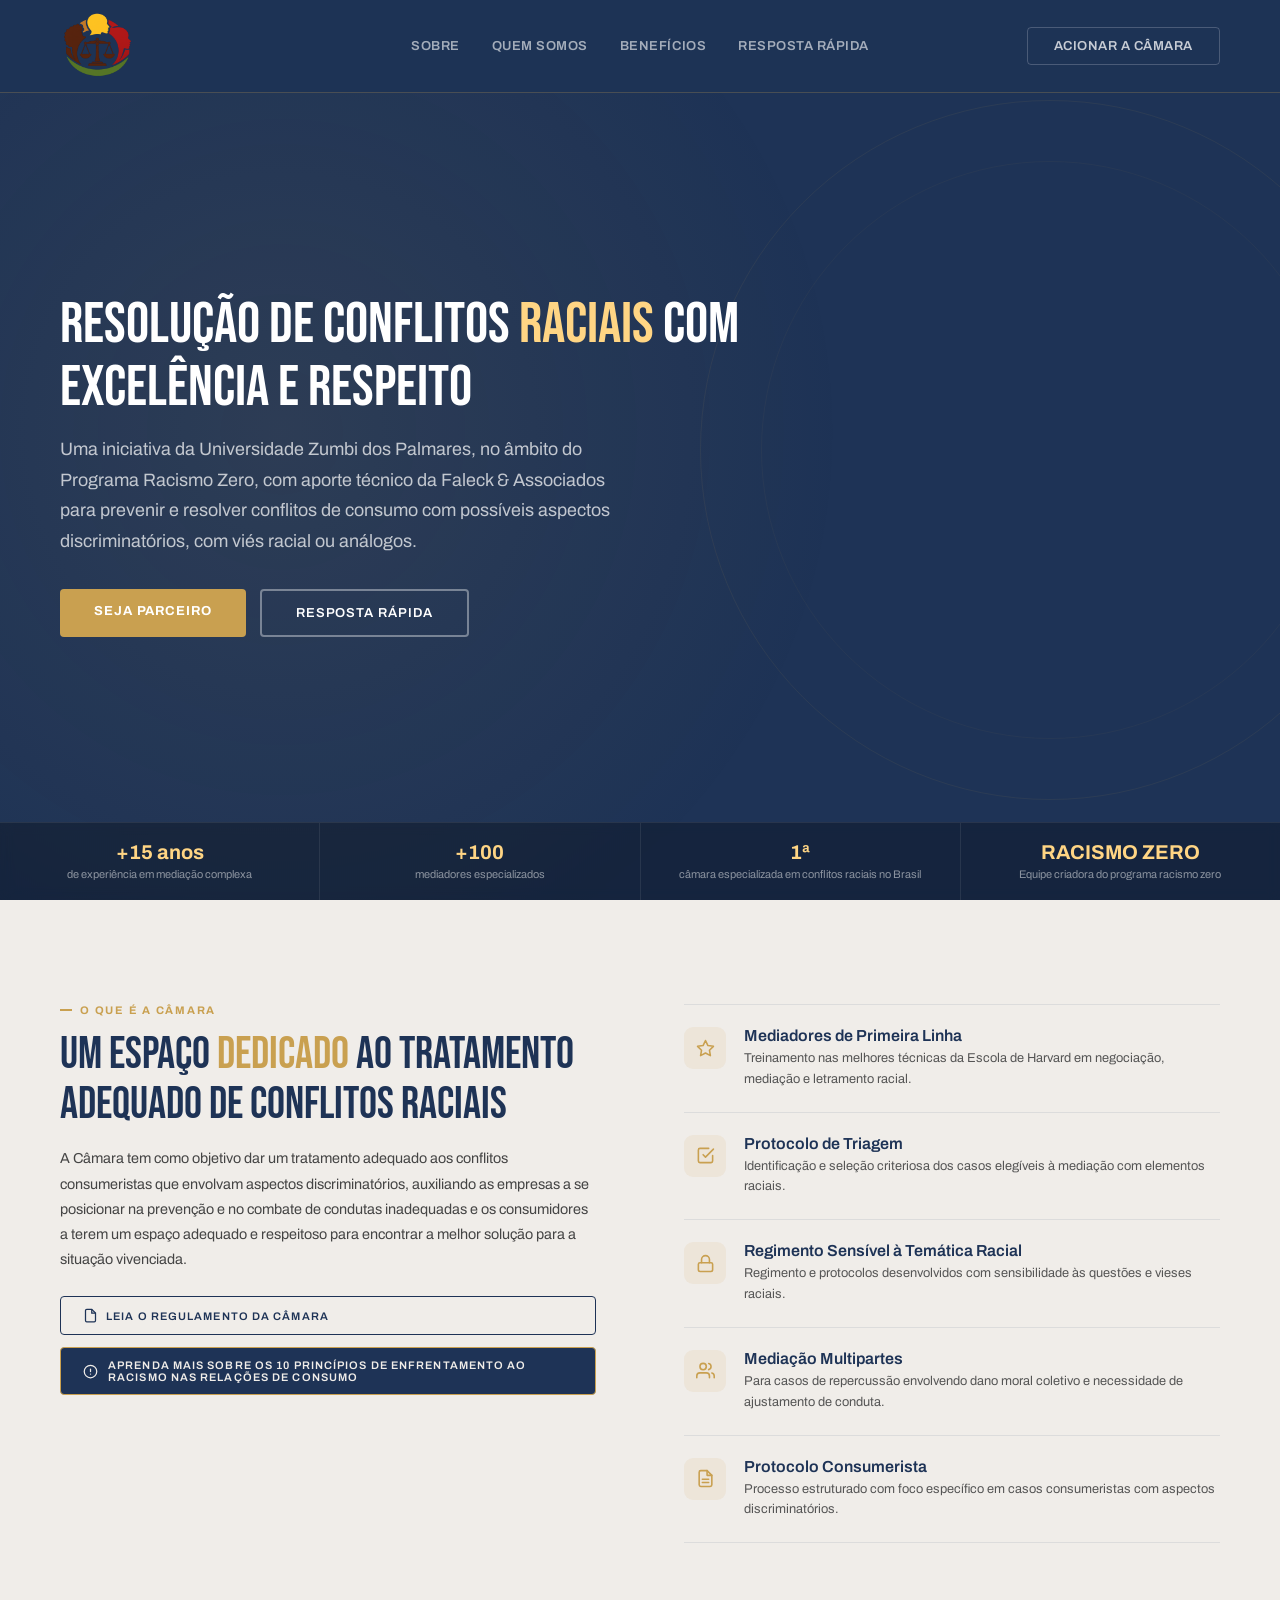
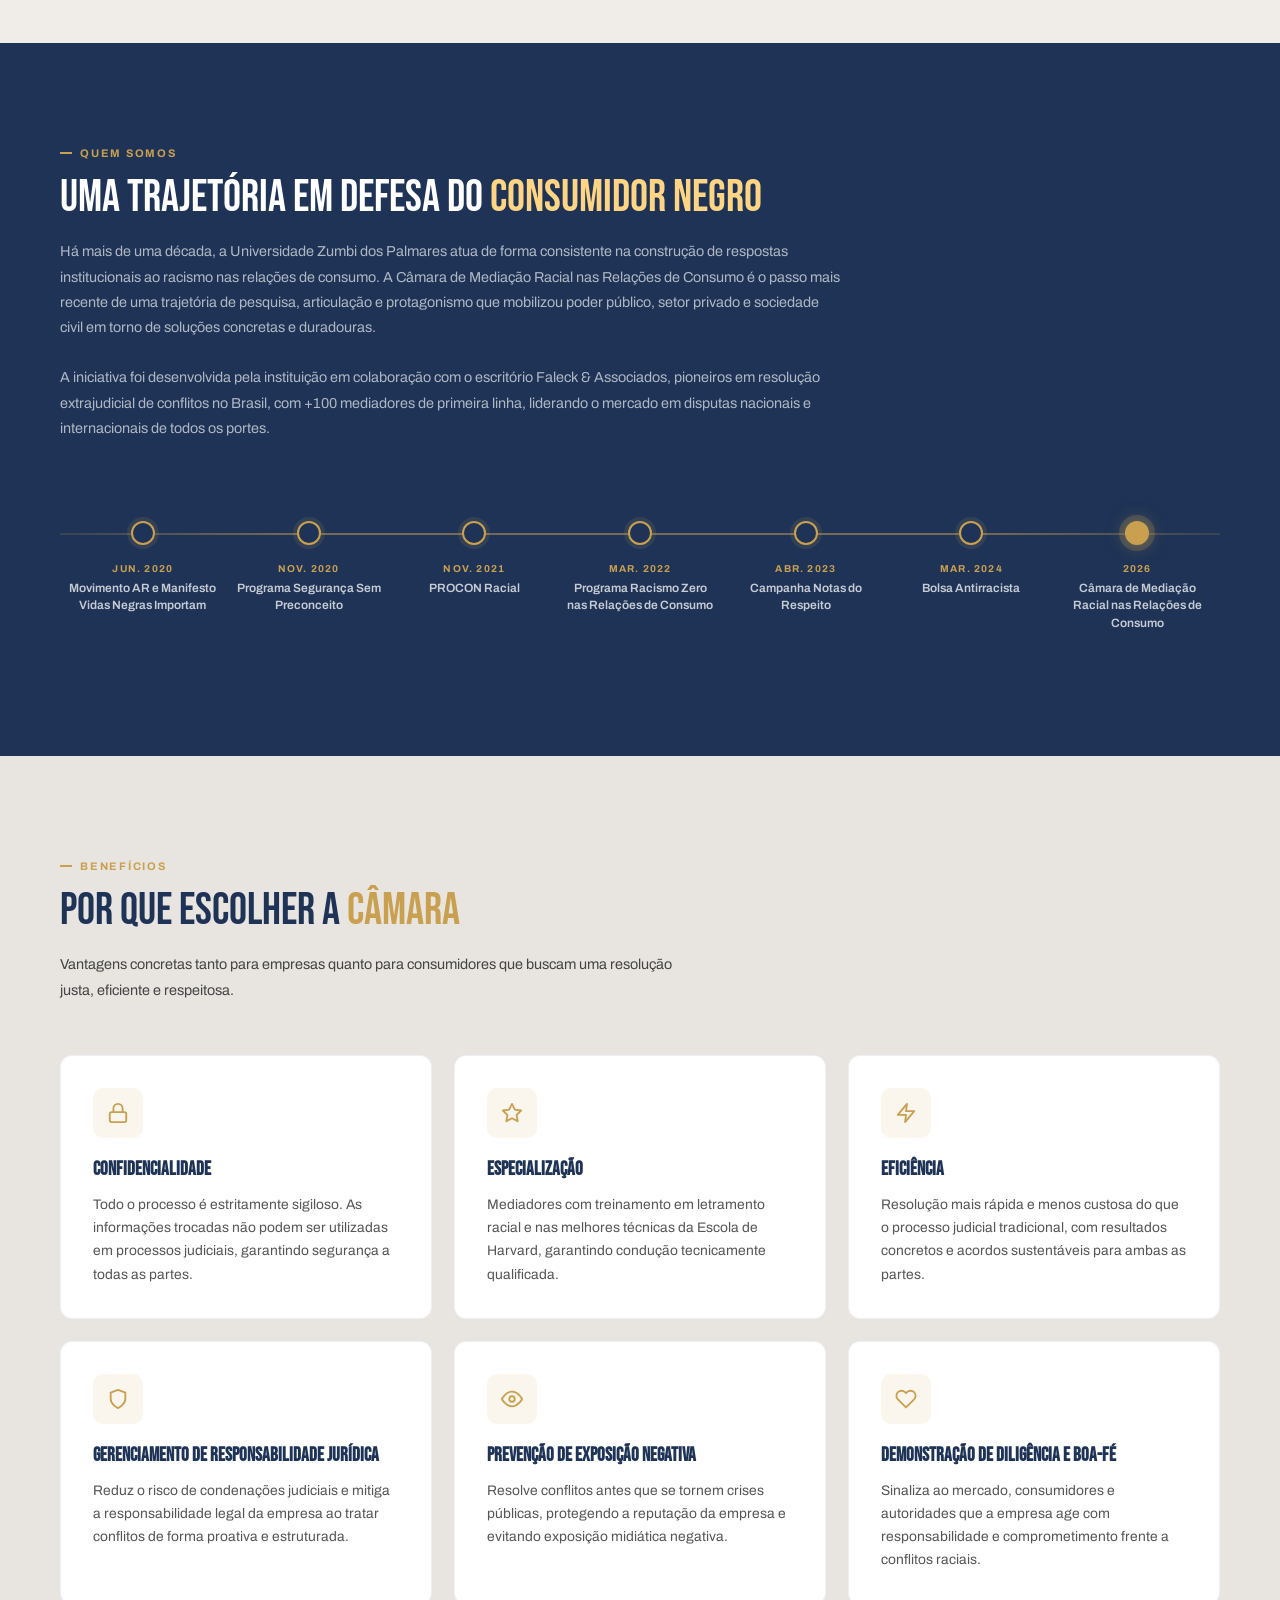
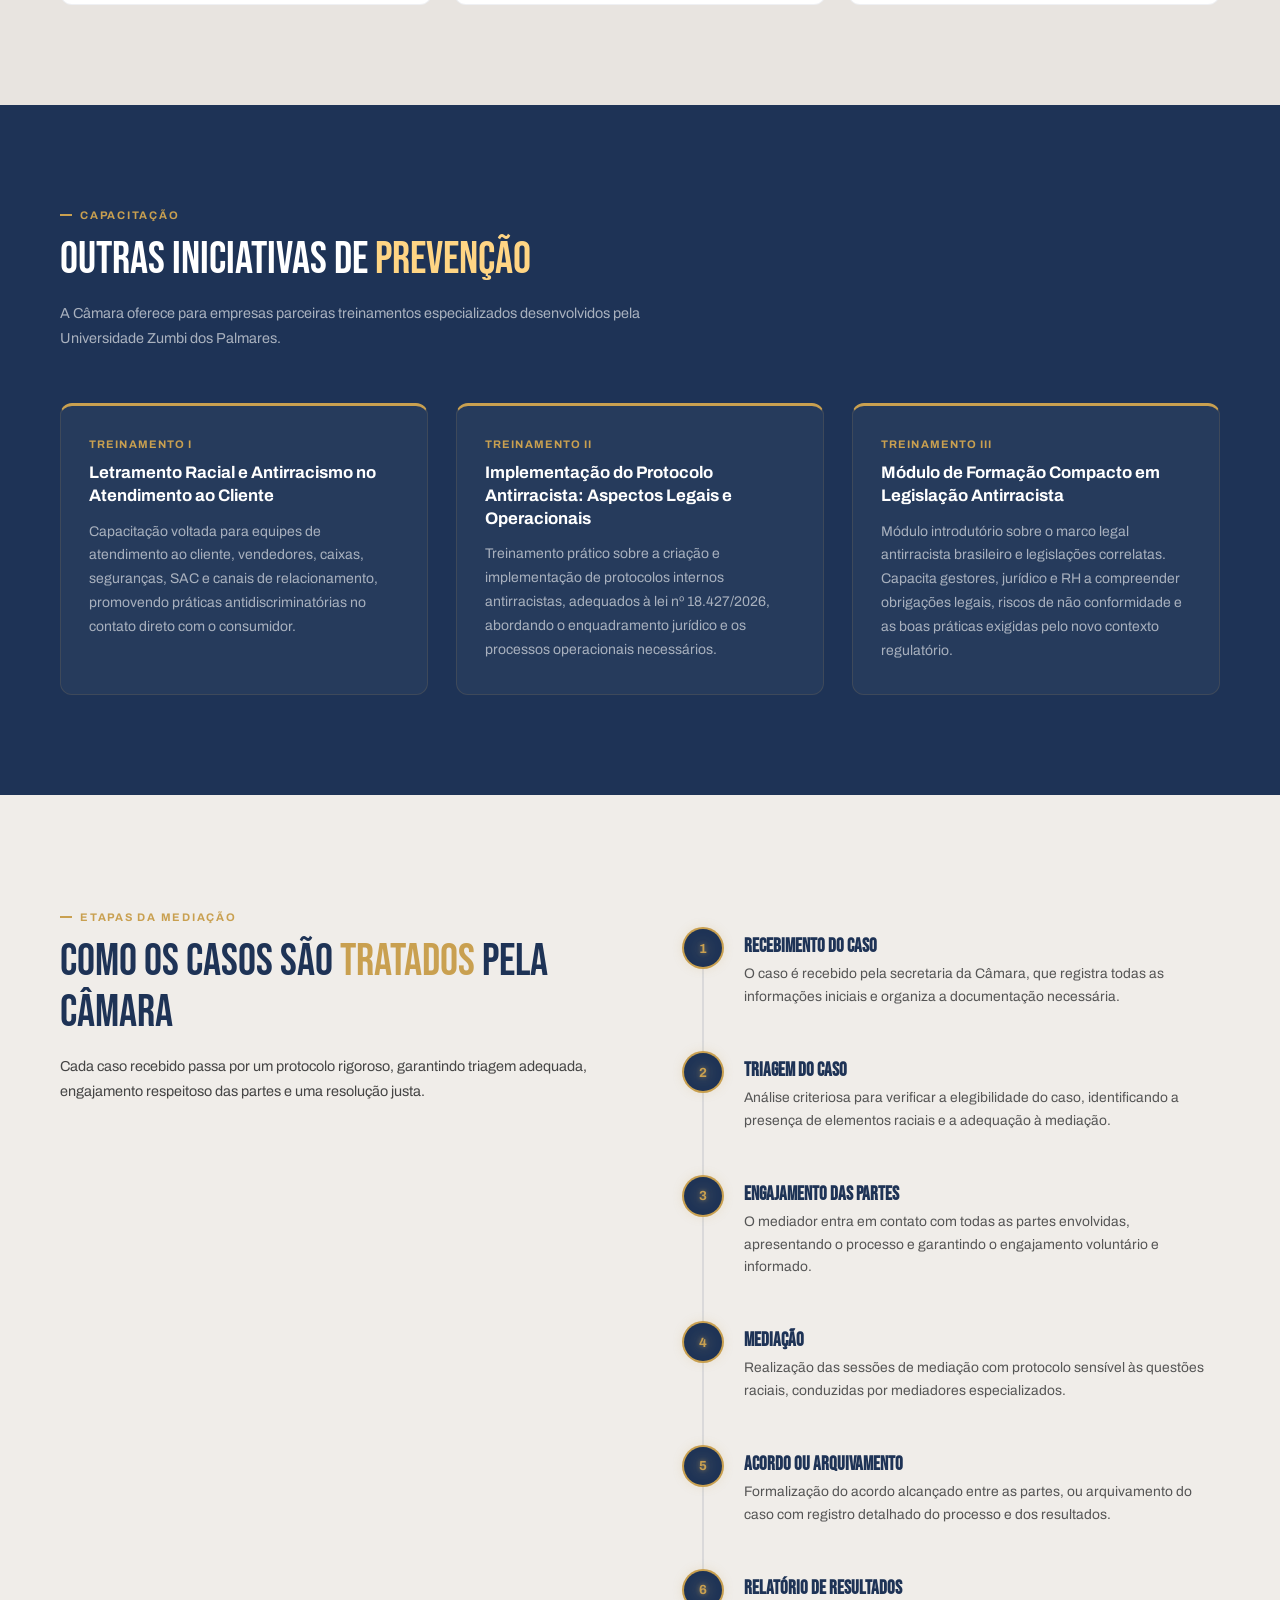
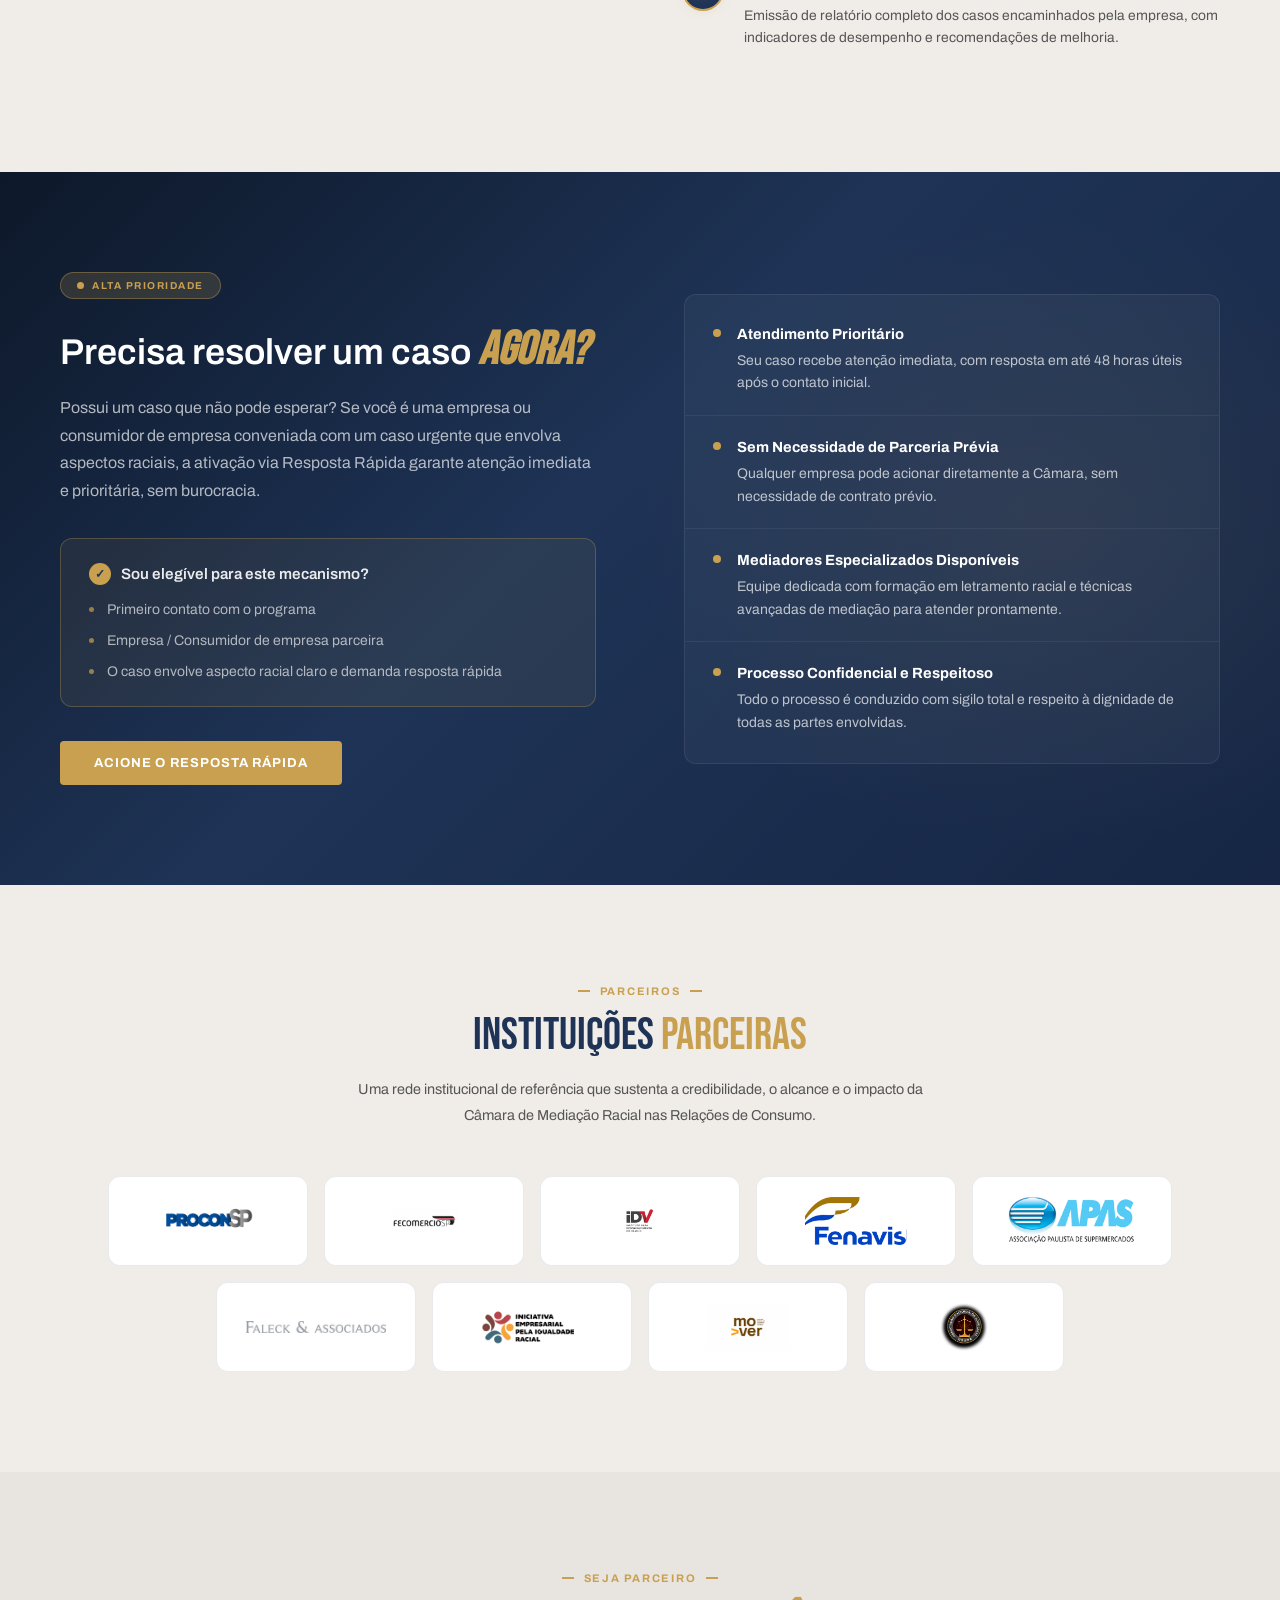
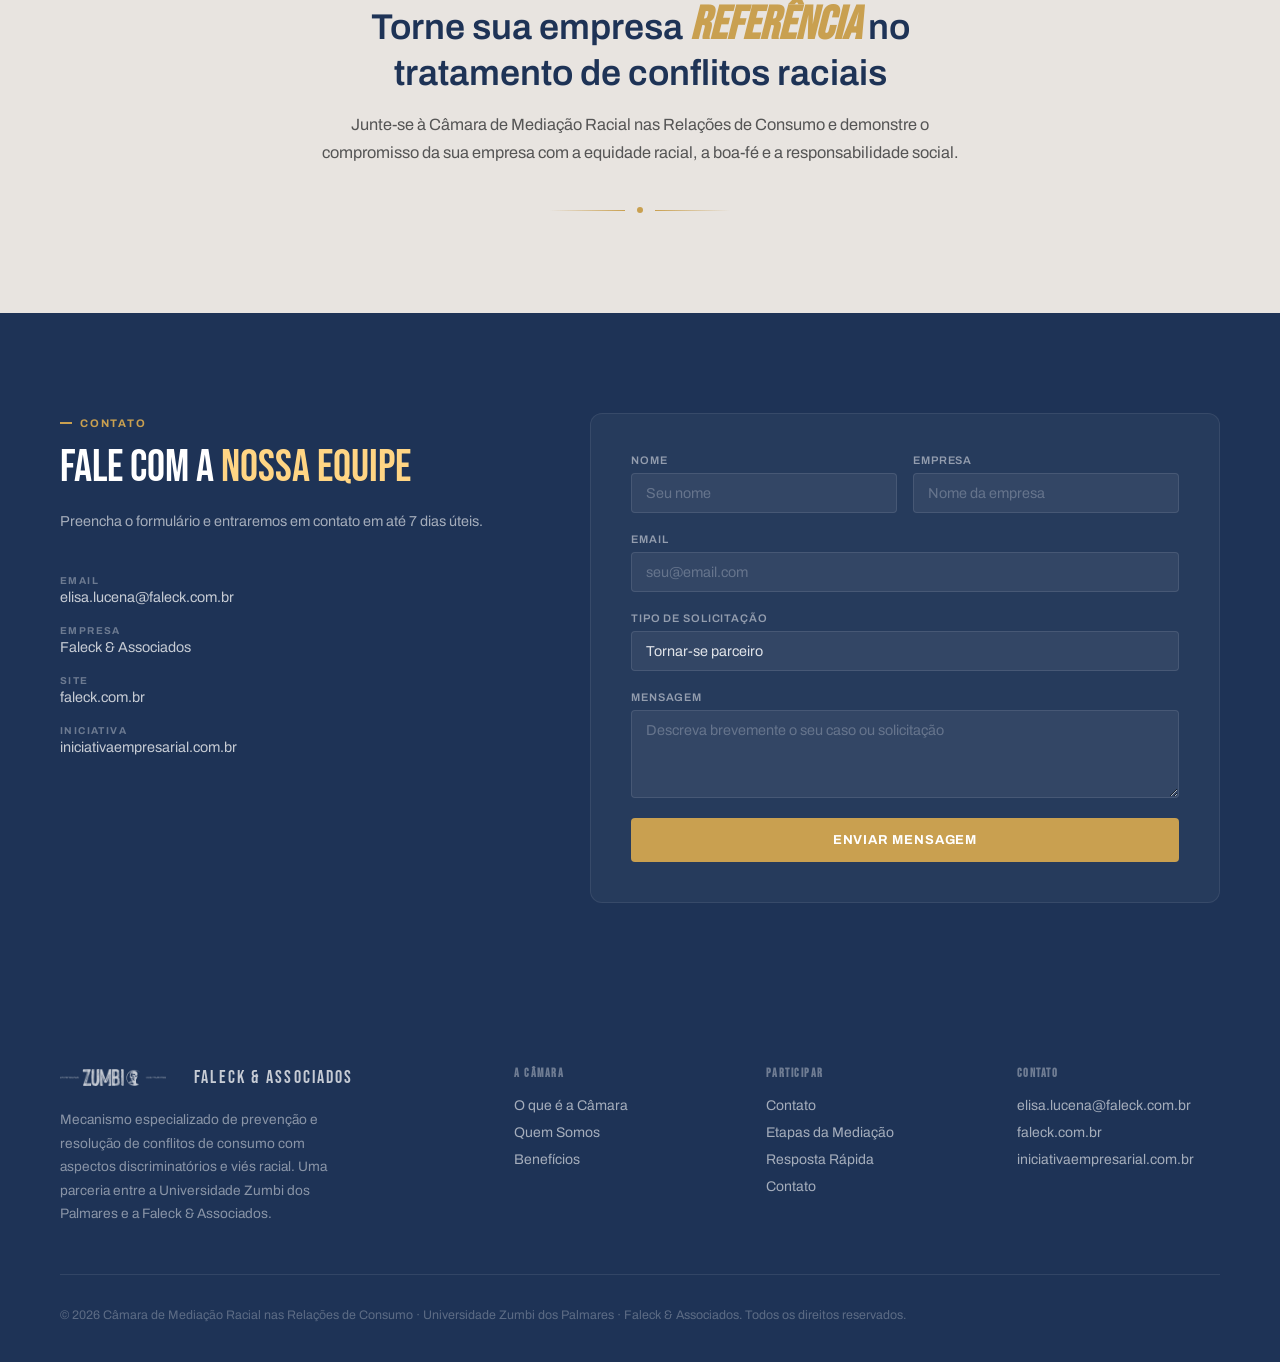
==== index.html @ 2dcc350f "Update hero text, partner links, timeline layout, KPI grid and section colors" ====
<!doctype html>
<html lang="pt-BR">
  <head>
    <meta charset="UTF-8" />
    <meta name="viewport" content="width=device-width, initial-scale=1.0" />
    <title>Câmara de Mediação Racial nas Relações de Consumo</title>
    <link rel="preconnect" href="https://fonts.googleapis.com" />
    <link rel="preconnect" href="https://fonts.gstatic.com" crossorigin />
    <link
      href="https://fonts.googleapis.com/css2?family=Barlow:ital,wght@0,400;0,500;0,600;0,700;1,400&family=Bebas+Neue&family=Archivo:ital,wght@0,400;0,500;0,600;0,700;1,400&display=swap"
      rel="stylesheet"
    />
    <link rel="stylesheet" href="styles.css" />
  </head>
  <body>
    <!-- NAV -->
    <nav>
      <a href="#home" class="nav-logo"
        ><img
          src="images/NewLogo-transparent.png"
          alt="Câmara de Mediação Racial nas Relações de Consumo"
      /></a>
      <div class="nav-links">
        <a href="#camara" class="nav-link">Sobre</a>
        <a href="#quem-somos" class="nav-link">Quem Somos</a>
        <a href="#beneficios" class="nav-link">Benefícios</a>
        <a href="#acionar" class="nav-link">Resposta Rápida</a>
      </div>
      <div style="display: flex; align-items: center; gap: 12px">
        <a href="#contato" class="nav-cta" data-servico="Parceria"
          >Acionar a Câmara</a
        >
      </div>
    </nav>

    <!-- HERO -->
    <section class="hero" id="home">
      <div class="hero-bg"></div>
      <div class="hero-deco"></div>
      <div class="hero-content">
        <h1>
          Resolução de conflitos <em>raciais</em> com excelência e respeito
        </h1>
        <p class="hero-sub">
          Uma iniciativa da Universidade Zumbi dos Palmares, no âmbito do
          Programa Racismo Zero, com aporte técnico da Faleck & Associados para
          prevenir e resolver conflitos de consumo com possíveis aspectos
          discriminatórios, com viés racial ou análogos.
        </p>
        <div class="hero-actions">
          <a href="#contato" class="btn-primary" data-servico="Parceria"
            >Seja Parceiro</a
          >
          <a href="#acionar" class="btn-outline">Resposta Rápida</a>
        </div>
      </div>
      <div class="hero-stats">
        <div class="hero-stat">
          <div class="hero-stat-num">+15 anos</div>
          <div class="hero-stat-label">de experiência em mediação complexa</div>
        </div>
        <div class="hero-stat">
          <div class="hero-stat-num">+100</div>
          <div class="hero-stat-label">mediadores especializados</div>
        </div>
        <div class="hero-stat">
          <div class="hero-stat-num">1ª</div>
          <div class="hero-stat-label">
            câmara especializada em conflitos raciais no Brasil
          </div>
        </div>
        <div class="hero-stat">
          <div class="hero-stat-num">RACISMO ZERO</div>
          <div class="hero-stat-label">
            Equipe criadora do programa racismo zero
          </div>
        </div>
      </div>
    </section>

    <!-- O QUE É A CÂMARA -->
    <section class="camara" id="camara">
      <div class="section-inner">
        <div class="camara-grid">
          <div class="camara-text fade-up">
            <span class="section-tag">O que é a Câmara</span>
            <h2 class="section-title">
              Um espaço <em>dedicado</em> ao tratamento adequado de conflitos
              raciais
            </h2>
            <p class="section-subtitle">
              A Câmara tem como objetivo dar um tratamento adequado aos
              conflitos consumeristas que envolvam aspectos discriminatórios,
              auxiliando as empresas a se posicionar na prevenção e no combate
              de condutas inadequadas e os consumidores a terem um espaço
              adequado e respeitoso para encontrar a melhor solução para a
              situação vivenciada.
            </p>
            <div class="camara-buttons">
              <a href="#" class="btn-regulamento">
                <svg
                  viewBox="0 0 24 24"
                  width="15"
                  height="15"
                  fill="none"
                  stroke="currentColor"
                  stroke-width="2"
                >
                  <path
                    d="M14 2H6a2 2 0 00-2 2v16a2 2 0 002 2h12a2 2 0 002-2V8z"
                  />
                  <polyline points="14 2 14 8 20 8" />
                </svg>
                Leia o Regulamento da Câmara
              </a>
              <a
                href="livreto_camara_mediacao_v30.pdf#page=11"
                target="_blank"
                rel="noopener"
                class="btn-principios"
              >
                <svg viewBox="0 0 24 24">
                  <circle cx="12" cy="12" r="10" />
                  <line x1="12" y1="8" x2="12" y2="12" />
                  <line x1="12" y1="16" x2="12.01" y2="16" />
                </svg>
                Aprenda mais sobre os 10 princípios de enfrentamento ao racismo
                nas relações de consumo
              </a>
            </div>
          </div>
          <div class="fade-up">
            <div class="camara-features">
              <div class="camara-feature">
                <div class="camara-feature-icon">
                  <svg viewBox="0 0 24 24">
                    <path
                      d="M12 2l3.09 6.26L22 9.27l-5 4.87 1.18 6.88L12 17.77l-6.18 3.25L7 14.14 2 9.27l6.91-1.01L12 2z"
                    />
                  </svg>
                </div>
                <div class="camara-feature-text">
                  <strong>Mediadores de Primeira Linha</strong>
                  <span
                    >Treinamento nas melhores técnicas da Escola de Harvard em
                    negociação, mediação e letramento racial.</span
                  >
                </div>
              </div>
              <div class="camara-feature">
                <div class="camara-feature-icon">
                  <svg viewBox="0 0 24 24">
                    <path d="M9 11l3 3L22 4" />
                    <path
                      d="M21 12v7a2 2 0 01-2 2H5a2 2 0 01-2-2V5a2 2 0 012-2h11"
                    />
                  </svg>
                </div>
                <div class="camara-feature-text">
                  <strong>Protocolo de Triagem</strong>
                  <span
                    >Identificação e seleção criteriosa dos casos elegíveis à
                    mediação com elementos raciais.</span
                  >
                </div>
              </div>
              <div class="camara-feature">
                <div class="camara-feature-icon">
                  <svg viewBox="0 0 24 24">
                    <rect x="3" y="11" width="18" height="11" rx="2" ry="2" />
                    <path d="M7 11V7a5 5 0 0110 0v4" />
                  </svg>
                </div>
                <div class="camara-feature-text">
                  <strong>Regimento Sensível à Temática Racial</strong>
                  <span
                    >Regimento e protocolos desenvolvidos com sensibilidade às
                    questões e vieses raciais.</span
                  >
                </div>
              </div>
              <div class="camara-feature">
                <div class="camara-feature-icon">
                  <svg viewBox="0 0 24 24">
                    <path d="M17 21v-2a4 4 0 00-4-4H5a4 4 0 00-4 4v2" />
                    <circle cx="9" cy="7" r="4" />
                    <path d="M23 21v-2a4 4 0 00-3-3.87" />
                    <path d="M16 3.13a4 4 0 010 7.75" />
                  </svg>
                </div>
                <div class="camara-feature-text">
                  <strong>Mediação Multipartes</strong>
                  <span
                    >Para casos de repercussão envolvendo dano moral coletivo e
                    necessidade de ajustamento de conduta.</span
                  >
                </div>
              </div>
              <div class="camara-feature">
                <div class="camara-feature-icon">
                  <svg viewBox="0 0 24 24">
                    <path
                      d="M14 2H6a2 2 0 00-2 2v16a2 2 0 002 2h12a2 2 0 002-2V8z"
                    />
                    <polyline points="14 2 14 8 20 8" />
                    <line x1="16" y1="13" x2="8" y2="13" />
                    <line x1="16" y1="17" x2="8" y2="17" />
                  </svg>
                </div>
                <div class="camara-feature-text">
                  <strong>Protocolo Consumerista</strong>
                  <span
                    >Processo estruturado com foco específico em casos
                    consumeristas com aspectos discriminatórios.</span
                  >
                </div>
              </div>
            </div>
          </div>
        </div>
      </div>
    </section>

    <!-- QUEM SOMOS / TRAJETÓRIA -->
    <section class="quem-somos" id="quem-somos">
      <div class="section-inner">
        <span class="section-tag">Quem Somos</span>
        <h2 class="section-title">
          Uma Trajetória em Defesa do <em>Consumidor Negro</em>
        </h2>
        <p class="section-subtitle">
          Há mais de uma década, a Universidade Zumbi dos Palmares atua de forma
          consistente na construção de respostas institucionais ao racismo nas
          relações de consumo. A Câmara de Mediação Racial nas Relações de
          Consumo é o passo mais recente de uma trajetória de pesquisa,
          articulação e protagonismo que mobilizou poder público, setor privado
          e sociedade civil em torno de soluções concretas e duradouras.<br /><br />A
          iniciativa foi desenvolvida pela instituição em colaboração com o
          escritório Faleck &amp; Associados, pioneiros em resolução
          extrajudicial de conflitos no Brasil, com +100 mediadores de primeira
          linha, liderando o mercado em disputas nacionais e internacionais de
          todos os portes.
        </p>

        <div class="timeline-wrapper fade-up">
          <div class="timeline-outer" id="timeline-outer">
            <div class="timeline-track">
              <div class="timeline-item">
                <div class="timeline-dot"></div>
                <div class="timeline-date">Jun. 2020</div>
                <div class="timeline-label">
                  Movimento AR e Manifesto Vidas Negras Importam
                </div>
                <div class="timeline-tooltip-box">
                  A Zumbi lidera a articulação nacional pelo direito à vida e à
                  dignidade da população negra, em torno de dez metas
                  estratégicas.
                </div>
              </div>

              <div class="timeline-item">
                <div class="timeline-dot"></div>
                <div class="timeline-date">Nov. 2020</div>
                <div class="timeline-label">
                  Programa Segurança Sem Preconceito
                </div>
                <div class="timeline-tooltip-box">
                  Em parceria com FENAVIST, ABSEG e ABCFV, a Zumbi forma agentes
                  de segurança privada em letramento racial e integra grupo de
                  trabalho do CNJ.
                </div>
              </div>

              <div class="timeline-item">
                <div class="timeline-dot"></div>
                <div class="timeline-date">Nov. 2021</div>
                <div class="timeline-label">PROCON Racial</div>
                <div class="timeline-tooltip-box">
                  Em parceria com a Fundação PROCON-SP, a Zumbi cria o primeiro
                  canal exclusivo do Brasil para denúncias de discriminação
                  racial no consumo, com acolhimento qualificado.
                </div>
              </div>

              <div class="timeline-item">
                <div class="timeline-dot"></div>
                <div class="timeline-date">Mar. 2022</div>
                <div class="timeline-label">
                  Programa Racismo Zero nas Relações de Consumo
                </div>
                <div class="timeline-tooltip-box">
                  Lançado no Dia Internacional de Luta Contra a Discriminação
                  Racial. Articula PROCON Racial, Manual Antirracista no Varejo
                  e Projeto Acolhe.
                </div>
              </div>

              <div class="timeline-item">
                <div class="timeline-dot"></div>
                <div class="timeline-date">Abr. 2023</div>
                <div class="timeline-label">Campanha Notas do Respeito</div>
                <div class="timeline-tooltip-box">
                  Em parceria com a Agência Grey Brasil, a Zumbi transforma a
                  nota fiscal em instrumento de conscientização e canal
                  qualificado de orientação jurídica e psicológica.
                </div>
              </div>

              <div class="timeline-item">
                <div class="timeline-dot"></div>
                <div class="timeline-date">Mar. 2024</div>
                <div class="timeline-label">Bolsa Antirracista</div>
                <div class="timeline-tooltip-box">
                  Nova ação pública do Programa Racismo Zero. A peça, criada
                  pela estilista Naya Violeta, traduz a Lei nº 14.532/2023 em
                  linguagem cotidiana e direciona consumidores ao acolhimento.
                </div>
              </div>

              <div class="timeline-item">
                <div class="timeline-dot"></div>
                <div class="timeline-date">2026</div>
                <div class="timeline-label">
                  Câmara de Mediação Racial nas Relações de Consumo
                </div>
                <div class="timeline-tooltip-box">
                  A trajetória ganha um mecanismo especializado de prevenção e
                  resolução de conflitos de consumo com viés racial, em parceria
                  com a Faleck &amp; Associados.
                </div>
              </div>
            </div>
          </div>
          <p class="timeline-hint">← deslize para explorar a trajetória →</p>
        </div>
      </div>
    </section>

    <!-- BENEFÍCIOS -->
    <section class="beneficios" id="beneficios">
      <div class="section-inner">
        <div class="beneficios-header fade-up">
          <span class="section-tag">Benefícios</span>
          <h2 class="section-title">Por que escolher a <em>Câmara</em></h2>
          <p class="section-subtitle">
            Vantagens concretas tanto para empresas quanto para consumidores que
            buscam uma resolução justa, eficiente e respeitosa.
          </p>
        </div>
        <div class="beneficios-grid">
          <div class="beneficio-card fade-up">
            <div class="beneficio-icon">
              <svg viewBox="0 0 24 24">
                <rect x="3" y="11" width="18" height="11" rx="2" ry="2" />
                <path d="M7 11V7a5 5 0 0110 0v4" />
              </svg>
            </div>
            <h4>Confidencialidade</h4>
            <p>
              Todo o processo é estritamente sigiloso. As informações trocadas
              não podem ser utilizadas em processos judiciais, garantindo
              segurança a todas as partes.
            </p>
          </div>
          <div class="beneficio-card fade-up">
            <div class="beneficio-icon">
              <svg viewBox="0 0 24 24">
                <path
                  d="M12 2l3.09 6.26L22 9.27l-5 4.87 1.18 6.88L12 17.77l-6.18 3.25L7 14.14 2 9.27l6.91-1.01L12 2z"
                />
              </svg>
            </div>
            <h4>Especialização</h4>
            <p>
              Mediadores com treinamento em letramento racial e nas melhores
              técnicas da Escola de Harvard, garantindo condução tecnicamente
              qualificada.
            </p>
          </div>
          <div class="beneficio-card fade-up">
            <div class="beneficio-icon">
              <svg viewBox="0 0 24 24">
                <path d="M13 2L3 14h9l-1 8 10-12h-9l1-8z" />
              </svg>
            </div>
            <h4>Eficiência</h4>
            <p>
              Resolução mais rápida e menos custosa do que o processo judicial
              tradicional, com resultados concretos e acordos sustentáveis para
              ambas as partes.
            </p>
          </div>
          <div class="beneficio-card fade-up">
            <div class="beneficio-icon">
              <svg viewBox="0 0 24 24">
                <path d="M12 22s8-4 8-10V5l-8-3-8 3v7c0 6 8 10 8 10z" />
              </svg>
            </div>
            <h4>Gerenciamento de Responsabilidade Jurídica</h4>
            <p>
              Reduz o risco de condenações judiciais e mitiga a responsabilidade
              legal da empresa ao tratar conflitos de forma proativa e
              estruturada.
            </p>
          </div>
          <div class="beneficio-card fade-up">
            <div class="beneficio-icon">
              <svg viewBox="0 0 24 24">
                <path d="M1 12s4-8 11-8 11 8 11 8-4 8-11 8-11-8-11-8z" />
                <circle cx="12" cy="12" r="3" />
              </svg>
            </div>
            <h4>Prevenção de Exposição Negativa</h4>
            <p>
              Resolve conflitos antes que se tornem crises públicas, protegendo
              a reputação da empresa e evitando exposição midiática negativa.
            </p>
          </div>
          <div class="beneficio-card fade-up">
            <div class="beneficio-icon">
              <svg viewBox="0 0 24 24">
                <path
                  d="M20.84 4.61a5.5 5.5 0 00-7.78 0L12 5.67l-1.06-1.06a5.5 5.5 0 00-7.78 7.78l1.06 1.06L12 21.23l7.78-7.78 1.06-1.06a5.5 5.5 0 000-7.78z"
                />
              </svg>
            </div>
            <h4>Demonstração de Diligência e Boa-Fé</h4>
            <p>
              Sinaliza ao mercado, consumidores e autoridades que a empresa age
              com responsabilidade e comprometimento frente a conflitos raciais.
            </p>
          </div>
        </div>
      </div>
    </section>

    <!-- CAPACITAÇÃO -->
    <section class="capacitacao" id="capacitacao">
      <div class="section-inner">
        <div class="fade-up">
          <span class="section-tag">Capacitação</span>
          <h2 class="section-title">
            Outras Iniciativas de <em>Prevenção</em>
          </h2>
          <p class="section-subtitle">
            A Câmara oferece para empresas parceiras treinamentos especializados
            desenvolvidos pela Universidade Zumbi dos Palmares.
          </p>
        </div>
        <div class="capacitacao-grid fade-up">
          <div class="capacitacao-card">
            <span class="capacitacao-label">Treinamento I</span>
            <h3>Letramento Racial e Antirracismo no Atendimento ao Cliente</h3>
            <p>
              Capacitação voltada para equipes de atendimento ao cliente,
              vendedores, caixas, seguranças, SAC e canais de relacionamento,
              promovendo práticas antidiscriminatórias no contato direto com o
              consumidor.
            </p>
          </div>
          <div class="capacitacao-card">
            <span class="capacitacao-label">Treinamento II</span>
            <h3>
              Implementação do Protocolo Antirracista: Aspectos Legais e
              Operacionais
            </h3>
            <p>
              Treinamento prático sobre a criação e implementação de protocolos
              internos antirracistas, adequados à lei nº 18.427/2026, abordando
              o enquadramento jurídico e os processos operacionais necessários.
            </p>
          </div>
          <div class="capacitacao-card">
            <span class="capacitacao-label">Treinamento III</span>
            <h3>Módulo de Formação Compacto em Legislação Antirracista</h3>
            <p>
              Módulo introdutório sobre o marco legal antirracista brasileiro e
              legislações correlatas. Capacita gestores, jurídico e RH a
              compreender obrigações legais, riscos de não conformidade e as
              boas práticas exigidas pelo novo contexto regulatório.
            </p>
          </div>
        </div>
      </div>
    </section>

    <!-- ETAPAS DA MEDIAÇÃO -->
    <section class="fluxo" id="fluxo">
      <div class="section-inner">
        <div class="fluxo-grid">
          <div class="fluxo-intro fade-up">
            <span class="section-tag">Etapas da Mediação</span>
            <h2 class="section-title">
              Como os casos são <em>tratados</em> pela Câmara
            </h2>
            <p class="section-subtitle">
              Cada caso recebido passa por um protocolo rigoroso, garantindo
              triagem adequada, engajamento respeitoso das partes e uma
              resolução justa.
            </p>
          </div>
          <div class="fluxo-steps fade-up">
            <div class="fluxo-step">
              <div class="fluxo-step-num">1</div>
              <div class="fluxo-step-content">
                <h4>Recebimento do Caso</h4>
                <p>
                  O caso é recebido pela secretaria da Câmara, que registra
                  todas as informações iniciais e organiza a documentação
                  necessária.
                </p>
              </div>
            </div>
            <div class="fluxo-step">
              <div class="fluxo-step-num">2</div>
              <div class="fluxo-step-content">
                <h4>Triagem do Caso</h4>
                <p>
                  Análise criteriosa para verificar a elegibilidade do caso,
                  identificando a presença de elementos raciais e a adequação à
                  mediação.
                </p>
              </div>
            </div>
            <div class="fluxo-step">
              <div class="fluxo-step-num">3</div>
              <div class="fluxo-step-content">
                <h4>Engajamento das Partes</h4>
                <p>
                  O mediador entra em contato com todas as partes envolvidas,
                  apresentando o processo e garantindo o engajamento voluntário
                  e informado.
                </p>
              </div>
            </div>
            <div class="fluxo-step">
              <div class="fluxo-step-num">4</div>
              <div class="fluxo-step-content">
                <h4>Mediação</h4>
                <p>
                  Realização das sessões de mediação com protocolo sensível às
                  questões raciais, conduzidas por mediadores especializados.
                </p>
              </div>
            </div>
            <div class="fluxo-step">
              <div class="fluxo-step-num">5</div>
              <div class="fluxo-step-content">
                <h4>Acordo ou Arquivamento</h4>
                <p>
                  Formalização do acordo alcançado entre as partes, ou
                  arquivamento do caso com registro detalhado do processo e dos
                  resultados.
                </p>
              </div>
            </div>
            <div class="fluxo-step">
              <div class="fluxo-step-num">6</div>
              <div class="fluxo-step-content">
                <h4>Relatório de Resultados</h4>
                <p>
                  Emissão de relatório completo dos casos encaminhados pela
                  empresa, com indicadores de desempenho e recomendações de
                  melhoria.
                </p>
              </div>
            </div>
          </div>
        </div>
      </div>
    </section>

    <!-- RESPOSTA RÁPIDA -->
    <section class="resposta-rapida" id="acionar">
      <div class="section-inner">
        <div class="resposta-inner">
          <div class="fade-up">
            <div class="resposta-badge">
              <span>Alta Prioridade</span>
            </div>
            <h2>Precisa resolver um caso <em>agora?</em></h2>
            <p>
              Possui um caso que não pode esperar? Se você é uma empresa ou
              consumidor de empresa conveniada com um caso urgente que envolva
              aspectos raciais, a ativação via Resposta Rápida garante atenção
              imediata e prioritária, sem burocracia.
            </p>
            <div class="elegibilidade-box">
              <div class="elegibilidade-header">
                <span class="elegibilidade-icon">✓</span>
                <strong>Sou elegível para este mecanismo?</strong>
              </div>
              <ul class="elegibilidade-lista">
                <li>Primeiro contato com o programa</li>
                <li>Empresa / Consumidor de empresa parceira</li>
                <li>
                  O caso envolve aspecto racial claro e demanda resposta rápida
                </li>
              </ul>
            </div>
            <div class="hero-actions">
              <a href="#contato" class="btn-primary" data-servico="Caso Urgente"
                >Acione o Resposta Rápida</a
              >
            </div>
          </div>
          <div class="resposta-features fade-up">
            <div class="resposta-feature">
              <div class="resposta-feature-dot"></div>
              <div class="resposta-feature-text">
                <strong>Atendimento Prioritário</strong>
                Seu caso recebe atenção imediata, com resposta em até 48 horas
                úteis após o contato inicial.
              </div>
            </div>
            <div class="resposta-feature">
              <div class="resposta-feature-dot"></div>
              <div class="resposta-feature-text">
                <strong>Sem Necessidade de Parceria Prévia</strong>
                Qualquer empresa pode acionar diretamente a Câmara, sem
                necessidade de contrato prévio.
              </div>
            </div>
            <div class="resposta-feature">
              <div class="resposta-feature-dot"></div>
              <div class="resposta-feature-text">
                <strong>Mediadores Especializados Disponíveis</strong>
                Equipe dedicada com formação em letramento racial e técnicas
                avançadas de mediação para atender prontamente.
              </div>
            </div>
            <div class="resposta-feature">
              <div class="resposta-feature-dot"></div>
              <div class="resposta-feature-text">
                <strong>Processo Confidencial e Respeitoso</strong>
                Todo o processo é conduzido com sigilo total e respeito à
                dignidade de todas as partes envolvidas.
              </div>
            </div>
          </div>
        </div>
      </div>
    </section>

    <!-- INSTITUIÇÕES PARCEIRAS -->
    <section class="parceiros" id="parceiros">
      <div class="section-inner">
        <div class="fade-up" style="text-align: center">
          <span class="section-tag section-tag--centered"
            ><span class="tag-dash-before"></span>Parceiros</span
          >
          <h2 class="section-title" style="text-align: center">
            Instituições <em>Parceiras</em>
          </h2>
          <p
            class="section-subtitle"
            style="max-width: 600px; margin: 0 auto 0"
          >
            Uma rede institucional de referência que sustenta a credibilidade, o
            alcance e o impacto da Câmara de Mediação Racial nas Relações de
            Consumo.
          </p>
        </div>
        <div class="parceiros-grid fade-up">
          <div class="parceiros-row">
            <a href="https://www.procon.sp.gov.br" target="_blank" rel="noopener" class="parceiro-tile">
              <img src="images/logo-proconsp.png" alt="PROCON-SP" />
            </a>
            <a href="https://www.fecomercio.com.br" target="_blank" rel="noopener" class="parceiro-tile">
              <img src="images/logo-fecomercio.png" alt="Fecomércio SP" />
            </a>
            <a href="https://www.idv.org.br" target="_blank" rel="noopener" class="parceiro-tile">
              <img src="images/logo-idv.png" alt="IDV" />
            </a>
            <a href="https://www.fenavist.org.br" target="_blank" rel="noopener" class="parceiro-tile">
              <img src="images/logo-fenavist.png" alt="Fenavist" />
            </a>
            <a href="https://apas.com.br/" target="_blank" rel="noopener" class="parceiro-tile">
              <img src="images/logo-apas.png" alt="APAS" />
            </a>
          </div>
          <div class="parceiros-row">
            <a href="https://www.faleck.com.br" target="_blank" rel="noopener" class="parceiro-tile">
              <img src="images/Logo Faleck.jpg" alt="Faleck &amp; Associados" />
            </a>
            <a href="https://iniciativaempresarial.com.br" target="_blank" rel="noopener" class="parceiro-tile">
              <img src="images/logo-iere.png" alt="IERE" />
            </a>
            <a href="https://somosmover.org" target="_blank" rel="noopener" class="parceiro-tile">
              <img src="images/logo-mover.png" alt="MOVER" />
            </a>
            <a href="https://ananadv.com.br/" target="_blank" rel="noopener" class="parceiro-tile">
              <img src="images/logo-anan.png" alt="ANAN" />
            </a>
          </div>
        </div>
      </div>
    </section>

    <!-- CTA FINAL -->
    <section class="cta-final">
      <div class="section-inner">
        <div class="cta-inner fade-up">
          <span class="section-tag section-tag--centered"
            ><span class="tag-dash-before"></span>Seja Parceiro</span
          >
          <h2>
            Torne sua empresa <em>referência</em> no tratamento de conflitos
            raciais
          </h2>
          <p>
            Junte-se à Câmara de Mediação Racial nas Relações de Consumo e
            demonstre o compromisso da sua empresa com a equidade racial, a
            boa-fé e a responsabilidade social.
          </p>
          <div
            style="
              display: flex;
              align-items: center;
              justify-content: center;
              gap: 12px;
              margin: 32px auto 0;
              width: 180px;
            "
          >
            <div
              style="
                height: 1px;
                flex: 1;
                background: linear-gradient(to right, transparent, #c9a050);
              "
            ></div>
            <div
              style="
                width: 6px;
                height: 6px;
                background: #c9a050;
                border-radius: 50%;
                flex-shrink: 0;
              "
            ></div>
            <div
              style="
                height: 1px;
                flex: 1;
                background: linear-gradient(to left, transparent, #c9a050);
              "
            ></div>
          </div>
        </div>
      </div>
    </section>

    <!-- CONTATO -->
    <section class="contato" id="contato">
      <div class="section-inner">
        <div class="contato-grid">
          <div class="contato-info fade-up">
            <span class="section-tag">Contato</span>
            <h2 class="section-title">Fale com a <em>nossa equipe</em></h2>
            <p class="section-subtitle">
              Preencha o formulário e entraremos em contato em até 7 dias úteis.
            </p>
            <div class="contato-details">
              <div class="contato-detail">
                <span class="contato-detail-label">Email</span>
                <span class="contato-detail-value"
                  >elisa.lucena@faleck.com.br</span
                >
              </div>
              <div class="contato-detail">
                <span class="contato-detail-label">Empresa</span>
                <span class="contato-detail-value"
                  >Faleck &amp; Associados</span
                >
              </div>
              <div class="contato-detail">
                <span class="contato-detail-label">Site</span>
                <span class="contato-detail-value"
                  ><a href="https://faleck.com.br" target="_blank"
                    >faleck.com.br</a
                  ></span
                >
              </div>
              <div class="contato-detail">
                <span class="contato-detail-label">Iniciativa</span>
                <span class="contato-detail-value"
                  ><a
                    href="https://iniciativaempresarial.com.br"
                    target="_blank"
                    >iniciativaempresarial.com.br</a
                  ></span
                >
              </div>
            </div>
          </div>
          <div class="contato-form-wrap fade-up">
            <form class="contato-form" id="contato-form">
              <div class="form-row">
                <div class="form-group">
                  <label for="f-nome">Nome</label>
                  <input
                    type="text"
                    id="f-nome"
                    name="nome"
                    placeholder="Seu nome"
                    required
                  />
                </div>
                <div class="form-group">
                  <label for="f-empresa">Empresa</label>
                  <input
                    type="text"
                    id="f-empresa"
                    name="empresa"
                    placeholder="Nome da empresa"
                  />
                </div>
              </div>
              <div class="form-group">
                <label for="f-email">Email</label>
                <input
                  type="email"
                  id="f-email"
                  name="email"
                  placeholder="seu@email.com"
                  required
                />
              </div>
              <div class="form-group">
                <label for="f-servico">Tipo de solicitação</label>
                <select id="f-servico" name="servico">
                  <option value="Parceria">Tornar-se parceiro</option>
                  <option value="Caso Urgente">
                    Caso urgente — Resposta Rápida
                  </option>
                  <option value="Informações">Informações gerais</option>
                  <option value="Outro">Outro</option>
                </select>
              </div>
              <div class="form-group">
                <label for="f-mensagem">Mensagem</label>
                <textarea
                  id="f-mensagem"
                  name="mensagem"
                  rows="4"
                  placeholder="Descreva brevemente o seu caso ou solicitação"
                ></textarea>
              </div>
              <button
                type="submit"
                class="btn-primary"
                style="
                  width: 100%;
                  cursor: pointer;
                  border: none;
                  font-size: 13px;
                "
              >
                Enviar Mensagem
              </button>
            </form>
          </div>
        </div>
      </div>
    </section>

    <!-- FOOTER -->
    <footer>
      <div class="footer-grid">
        <div class="footer-brand">
          <div class="footer-logos">
            <img
              src="images/logo-zumbi-branco-completo.webp"
              alt="Universidade Zumbi dos Palmares"
              class="footer-logo"
            />
            <span class="footer-faleck-text">Faleck &amp; Associados</span>
          </div>
          <p>
            Mecanismo especializado de prevenção e resolução de conflitos de
            consumo com aspectos discriminatórios e viés racial. Uma parceria
            entre a Universidade Zumbi dos Palmares e a Faleck &amp; Associados.
          </p>
        </div>
        <div>
          <h4>A Câmara</h4>
          <ul>
            <li><a href="#camara">O que é a Câmara</a></li>
            <li><a href="#quem-somos">Quem Somos</a></li>
            <li><a href="#beneficios">Benefícios</a></li>
          </ul>
        </div>
        <div>
          <h4>Participar</h4>
          <ul>
            <li><a href="#contato">Contato</a></li>
            <li><a href="#fluxo">Etapas da Mediação</a></li>
            <li><a href="#acionar">Resposta Rápida</a></li>
            <li><a href="#contato">Contato</a></li>
          </ul>
        </div>
        <div>
          <h4>Contato</h4>
          <ul>
            <li>
              <a
                href="mailto:elisa.lucena@faleck.com.br?subject=Solicita%C3%A7%C3%A3o%20de%20Parceria%20-%20C%C3%A2mara%20Zumbi&body=Registre%20sua%20solicita%C3%A7%C3%A3o%20e%20te%20retornaremos%20dentro%20de%207%20dias"
                >elisa.lucena@faleck.com.br</a
              >
            </li>
            <li>
              <a href="https://faleck.com.br" target="_blank">faleck.com.br</a>
            </li>
            <li>
              <a href="https://iniciativaempresarial.com.br" target="_blank"
                >iniciativaempresarial.com.br</a
              >
            </li>
          </ul>
        </div>
      </div>
      <div class="footer-bottom">
        <span
          >© 2026 Câmara de Mediação Racial nas Relações de Consumo ·
          Universidade Zumbi dos Palmares · Faleck &amp; Associados. Todos os
          direitos reservados.</span
        >
      </div>
    </footer>

    <script src="script.js"></script>
  </body>
</html>
---- styles.css ----
/* Using Bebas Neue + Archivo as free alternatives */

    *, *::before, *::after { box-sizing: border-box; margin: 0; padding: 0; }

    :root {
      --marrom: #1E3356;
      --laranja: #C9A050;
      --amarelo: #FFD584;
      --teal: #4A90A4;
      --vermelho: #C9A050;
      --offwhite: #F0EDE9;
      --cinza-claro: #E8E4E0;
      --texto: #1E3356;
      --radius: 12px;
    }

    html { scroll-behavior: smooth; scrollbar-width: thin; scrollbar-color: #C9A050 #1E3356; }
    ::-webkit-scrollbar { width: 6px; }
    ::-webkit-scrollbar-track { background: #1E3356; }
    ::-webkit-scrollbar-thumb { background: #C9A050; border-radius: 3px; }
    ::-webkit-scrollbar-thumb:hover { background: #A07C30; }

    body {
      font-family: 'Archivo', 'Barlow', sans-serif;
      font-weight: 400;
      background: var(--offwhite);
      color: var(--texto);
      overflow-x: hidden;
    }

    h1, h2, h3, h4, .section-title, .hero h1 {
      font-family: 'Bebas Neue', 'Barlow', sans-serif;
    }

    /* ─── NAV ─── */
    nav {
      position: fixed;
      top: 0; left: 0; right: 0;
      z-index: 100;
      padding: 8px 60px;
      display: flex;
      align-items: center;
      justify-content: space-between;
      background: rgba(30,51,86,0.96);
      backdrop-filter: blur(12px);
      -webkit-backdrop-filter: blur(12px);
      border-bottom: 1px solid rgba(201,160,80,0.25);
    }

    .nav-logo {
      text-decoration: none;
      display: flex;
      align-items: center;
    }
    .nav-logo img {
      height: 76px;
      width: auto;
    }

    .nav-cta {
      background: transparent;
      color: rgba(255,255,255,0.75);
      border: 1px solid rgba(255,255,255,0.2);
      font-family: 'Archivo', 'Barlow', sans-serif;
      font-weight: 600;
      font-size: 13px;
      letter-spacing: 0.04em;
      text-transform: uppercase;
      padding: 11px 26px;
      border-radius: 4px;
      text-decoration: none;
      transition: background 0.4s, color 0.4s, border-color 0.4s, box-shadow 0.4s;
    }
    .nav-cta:hover { opacity: 0.88; transform: translateY(-1px); }
    .nav-cta.scrolled {
      background: #C9A050;
      color: #fff;
      border-color: transparent;
    }
    .nav-cta.scrolled:hover { box-shadow: 0 0 20px rgba(201,160,80,0.5); }

    .nav-links {
      display: flex;
      align-items: center;
      gap: 32px;
      position: absolute;
      left: 50%;
      transform: translateX(-50%);
    }
    .nav-link {
      font-family: 'Archivo', 'Barlow', sans-serif;
      font-size: 13px;
      font-weight: 600;
      letter-spacing: 0.04em;
      text-transform: uppercase;
      color: rgba(255,255,255,0.6);
      text-decoration: none;
      transition: color 0.2s;
    }
    .nav-link:hover { color: rgba(255,255,255,0.95); }
    @media (max-width: 960px) { .nav-links { display: none; } }

    .nav-cta-outline {
      color: rgba(255,255,255,0.75);
      font-family: 'Archivo', 'Barlow', sans-serif;
      font-weight: 600;
      font-size: 13px;
      letter-spacing: 0.04em;
      padding: 11px 20px;
      border-radius: 4px;
      border: 1px solid rgba(255,255,255,0.2);
      text-decoration: none;
      transition: border-color 0.2s, color 0.2s;
    }
    .nav-cta-outline:hover { border-color: rgba(255,255,255,0.5); color: #fff; }

    /* ─── HERO ─── */
    .hero {
      min-height: 100vh;
      min-height: calc(var(--vh, 1vh) * 100);
      position: relative;
      display: flex;
      flex-direction: column;
      justify-content: center;
      height: 100vh;
      height: calc(var(--vh, 1vh) * 100);
      padding: 100px 60px 70px;
      background: var(--marrom);
      overflow: hidden;
    }
    .hero-bg {
      position: absolute;
      inset: 0;
      background-image: url('images/rock-staar-NzIV4vOBA7s-unsplash.jpg');
      background-size: cover;
      background-position: center 40%;
      opacity: 0.13;
      z-index: 0;
    }
    .hero::before {
      content: '';
      position: absolute;
      inset: 0;
      z-index: 1;
      background: radial-gradient(ellipse 55% 80% at 22% 48%, rgba(201,160,80,0.09) 0%, transparent 80%);
      pointer-events: none;
    }


    .hero-deco {
      position: absolute;
      right: -120px;
      top: 50%;
      transform: translateY(-50%);
      width: 700px;
      height: 700px;
      border-radius: 50%;
      border: 1px solid rgba(201,160,80,0.08);
      pointer-events: none;
    }

    .hero-deco::after {
      content: '';
      position: absolute;
      inset: 60px;
      border-radius: 50%;
      border: 1px solid rgba(201,160,80,0.05);
    }

    .hero-content {
      position: relative;
      max-width: 740px;
      z-index: 2;
    }

    .hero-eyebrow {
      display: inline-block;
      border-left: 3px solid var(--laranja);
      padding: 2px 0 2px 14px;
      margin-bottom: 16px;
    }

    .hero-eyebrow span {
      font-size: 13px;
      font-weight: 500;
      letter-spacing: 0.02em;
      text-transform: none;
      color: rgba(255,255,255,0.65);
    }

    .hero-eyebrow::before { display: none; }

    @keyframes pulse {
      0%, 100% { opacity: 1; transform: scale(1); }
      50% { opacity: 0.45; transform: scale(1.35); }
    }

    .hero h1 {
      font-family: 'Bebas Neue', sans-serif;
      font-weight: normal;
      font-size: clamp(2.4rem, 4.5vw, 3.8rem);
      line-height: 1.1;
      color: #fff;
      margin-bottom: 14px;
    }

    .hero h1 em {
      font-family: 'Bebas Neue', sans-serif;
      font-style: normal;
      color: #FFD584;
      background: none;
      -webkit-text-fill-color: #FFD584;
    }

    .hero-sub {
      font-size: clamp(1rem, 1.6vw, 1.12rem);
      line-height: 1.72;
      color: rgba(255,255,255,0.72);
      margin-bottom: 32px;
      max-width: 580px;
    }

    .hero-actions {
      display: flex;
      gap: 14px;
      flex-wrap: wrap;
    }

    .btn-primary {
      background: #C9A050;
      color: #fff;
      font-family: 'Archivo', 'Barlow', sans-serif;
      font-weight: 700;
      font-size: 13px;
      letter-spacing: 0.07em;
      text-transform: uppercase;
      padding: 15px 34px;
      border-radius: 4px;
      text-decoration: none;
      display: inline-block;
      transition: all 0.2s;
    }
    .btn-primary:hover { opacity: 0.88; transform: translateY(-2px); box-shadow: 0 0 24px rgba(201,160,80,0.5); }

    .btn-outline {
      background: transparent;
      color: #fff;
      font-family: 'Archivo', 'Barlow', sans-serif;
      font-weight: 600;
      font-size: 13px;
      letter-spacing: 0.07em;
      text-transform: uppercase;
      padding: 15px 34px;
      border: 2px solid rgba(255,255,255,0.38);
      border-radius: 4px;
      text-decoration: none;
      display: inline-block;
      transition: all 0.2s;
    }
    .btn-outline:hover { border-color: rgba(255,255,255,0.7); background: rgba(255,255,255,0.06); }

    .hero-stats {
      position: absolute;
      bottom: 0;
      left: 0; right: 0;
      display: flex;
      background: rgba(0,0,0,0.28);
      border-top: 1px solid rgba(255,255,255,0.08);
      backdrop-filter: blur(6px);
      z-index: 2;
    }

    .hero-stat {
      flex: 1;
      padding: 18px 28px;
      border-right: 1px solid rgba(255,255,255,0.08);
      text-align: center;
    }
    .hero-stat:last-child { border-right: none; }

    .hero-stat-num {
      font-weight: 700;
      font-size: 1.25rem;
      color: #FFD584;
      background: none;
      -webkit-text-fill-color: #FFD584;
      line-height: 1.1;
      margin-bottom: 4px;
    }

    .hero-stat-label {
      font-size: 11px;
      font-weight: 400;
      color: rgba(255,255,255,0.5);
      line-height: 1.4;
    }

    /* ─── SHARED ─── */
    section { padding: 100px 60px; }

    .section-inner {
      max-width: 1200px;
      margin: 0 auto;
    }

    .section-tag {
      display: inline-block;
      font-size: 11px;
      font-weight: 700;
      letter-spacing: 0.16em;
      text-transform: uppercase;
      color: #C9A050;
      background: none;
      -webkit-text-fill-color: #C9A050;
      margin-bottom: 14px;
      position: relative;
      padding-left: 20px;
    }
    .section-tag::before {
      content: '';
      position: absolute;
      left: 0; top: 50%;
      transform: translateY(-50%);
      width: 12px; height: 2px;
      background: var(--laranja);
    }

    .section-tag--centered {
      display: block;
      text-align: center;
      padding-left: 0;
    }
    .section-tag--centered::before {
      display: none;
    }
    .section-tag--centered::after {
      content: '';
      display: inline-block;
      width: 12px; height: 2px;
      background: #C9A050;
      vertical-align: middle;
      margin-left: 10px;
      position: relative;
      top: -1px;
    }
    .section-tag--centered .tag-dash-before {
      display: inline-block;
      width: 12px; height: 2px;
      background: #C9A050;
      vertical-align: middle;
      margin-right: 10px;
      position: relative;
      top: -1px;
    }

    .section-title {
      font-family: 'Bebas Neue', sans-serif;
      font-weight: normal;
      font-size: clamp(2.2rem, 3.5vw, 3rem);
      line-height: 1.12;
      color: var(--marrom);
      margin-bottom: 16px;
    }
    .section-title em {
      font-family: 'Bebas Neue', sans-serif;
      font-style: normal;
      color: #C9A050;
      background: none;
      -webkit-text-fill-color: #C9A050;
    }
    .quem-somos .section-title em,
    .capacitacao .section-title em,
    .resposta-rapida .section-title em,
    .cta-final .section-title em,
    .cta-final h2 em,
    .contato .section-title em {
      color: #FFD584;
      -webkit-text-fill-color: #FFD584;
    }

    .section-subtitle {
      font-size: 0.9rem;
      line-height: 1.75;
      color: #444;
      max-width: 640px;
    }

    .fade-up {
      opacity: 0;
      transform: translateY(28px);
      transition: opacity 0.65s ease, transform 0.65s ease;
    }
    .fade-up.visible { opacity: 1; transform: translateY(0); }

    /* ─── O QUE É A CÂMARA ─── */
    .camara { background: var(--offwhite); }

    .camara-grid {
      display: grid;
      grid-template-columns: 1fr 1fr;
      gap: 88px;
      align-items: start;
    }

    .camara-text .section-subtitle { margin-bottom: 24px; }
    .btn-regulamento {
      display: inline-flex;
      align-items: center;
      gap: 8px;
      font-family: 'Archivo', 'Barlow', sans-serif;
      font-weight: 600;
      font-size: 11px;
      letter-spacing: 0.1em;
      text-transform: uppercase;
      color: var(--marrom);
      border: 1.5px solid var(--marrom);
      padding: 11px 22px;
      border-radius: 4px;
      text-decoration: none;
      transition: background 0.2s, color 0.2s;
    }
    .btn-regulamento:hover {
      background: var(--laranja);
      color: var(--marrom);
      border-color: var(--laranja);
    }

    .camara-features {
      display: flex;
      flex-direction: column;
      margin-top: 4px;
    }

    .camara-feature {
      display: flex;
      align-items: flex-start;
      gap: 18px;
      padding: 22px 0;
      border-bottom: 1px solid rgba(30,51,86,0.09);
    }
    .camara-feature:first-child { border-top: 1px solid rgba(30,51,86,0.09); }

    .camara-feature-icon {
      width: 42px; height: 42px;
      background: rgba(201,160,80,0.1);
      border-radius: 9px;
      display: flex;
      align-items: center;
      justify-content: center;
      flex-shrink: 0;
    }
    .camara-feature-icon svg {
      width: 19px; height: 19px;
      stroke: var(--laranja);
      fill: none;
      stroke-width: 2;
      stroke-linecap: round;
      stroke-linejoin: round;
    }

    .camara-feature-text strong {
      display: block;
      font-weight: 600;
      font-size: 1rem;
      color: var(--marrom);
      margin-bottom: 4px;
    }
    .camara-feature-text span {
      font-size: 0.8rem;
      color: #555;
      line-height: 1.55;
    }

    /* ─── QUEM SOMOS ─── */
    .quem-somos { background: var(--marrom); }

    .quem-somos .section-title { color: #fff; }
    .quem-somos .section-subtitle { color: rgba(255,255,255,0.6); }

    .quem-grid {
      display: grid;
      grid-template-columns: 1fr 1fr;
      gap: 28px;
      margin-top: 52px;
    }

    .quem-card {
      background: rgba(255,255,255,0.04);
      border: 1px solid rgba(255,255,255,0.09);
      border-radius: var(--radius);
      overflow: hidden;
      display: flex;
      flex-direction: column;
      transition: border-color 0.25s, background 0.25s;
    }

    .quem-card-img {
      width: 100%;
      display: block;
    }

    .quem-card-logo-wrap {
      width: 100%;
      aspect-ratio: 16 / 9;
      background: rgba(255,255,255,0.03);
      display: flex;
      align-items: center;
      justify-content: center;
      padding: 40px;
    }
    .quem-card-logo-wrap img {
      max-width: 100%;
      max-height: 100%;
      object-fit: contain;
    }

    .quem-card-body {
      padding: 32px 40px 40px;
      display: flex;
      flex-direction: column;
      justify-content: flex-start;
      height: 100%;
      flex: 1;
    }
    .quem-card-body p { flex: 1; }
    .quem-card { display: flex; flex-direction: column; }
    .quem-card-link {
      display: inline-block;
      margin-top: auto;
      padding-top: 20px;
      font-size: 12px;
      font-weight: 700;
      letter-spacing: 0.08em;
      text-transform: uppercase;
      text-decoration: none;
      color: #C9A050;
      background: none;
      -webkit-text-fill-color: #C9A050;
      transition: opacity 0.2s;
    }
    .quem-card-link:hover { opacity: 0.75; }

    .quem-card:hover {
      border-color: rgba(201,160,80,0.35);
      background: rgba(255,255,255,0.06);
    }

    .quem-card-tag {
      display: inline-block;
      font-size: 10px;
      font-weight: 700;
      letter-spacing: 0.14em;
      text-transform: uppercase;
      color: #C9A050;
      background: none;
      -webkit-text-fill-color: #C9A050;
      border-left: 3px solid #C9A050;
      padding: 2px 0 2px 12px;
      margin-bottom: 16px;
    }

    .quem-card-logo {
      margin-bottom: 20px;
      min-height: 40px;
      display: flex;
      align-items: center;
    }
    .quem-card-logo img {
      height: 32px;
      width: auto;
      filter: brightness(0) invert(1);
      opacity: 0.88;
    }
    .quem-card-logo-text {
      font-family: 'Archivo', 'Barlow', sans-serif;
      font-weight: 700;
      font-size: 1rem;
      color: rgba(255,255,255,0.88);
      letter-spacing: 0.03em;
      line-height: 1.3;
    }

    .quem-card p {
      font-size: 0.91rem;
      line-height: 1.78;
      color: rgba(255,255,255,0.65);
    }

    /* ─── BENEFÍCIOS ─── */
    .beneficios { background: var(--cinza-claro); }

    .beneficios-header { margin-bottom: 52px; }

    .beneficios-grid {
      display: grid;
      grid-template-columns: repeat(3, 1fr);
      gap: 22px;
    }

    .beneficio-card {
      background: #fff;
      border-radius: var(--radius);
      padding: 32px;
      border: 1px solid rgba(30,51,86,0.07);
      transition: transform 0.22s, box-shadow 0.22s;
    }
    .beneficio-card:hover {
      transform: translateY(-5px);
      box-shadow: 0 18px 44px rgba(30,51,86,0.09);
    }

    .beneficio-icon {
      width: 50px; height: 50px;
      background: rgba(201,160,80,0.1);
      border-radius: 10px;
      display: flex;
      align-items: center;
      justify-content: center;
      margin-bottom: 20px;
    }
    .beneficio-icon svg {
      width: 22px; height: 22px;
      stroke: var(--laranja);
      fill: none;
      stroke-width: 2;
      stroke-linecap: round;
      stroke-linejoin: round;
    }

    .beneficio-card h4 {
      font-weight: 700;
      font-size: 1.2rem;
      color: var(--marrom);
      margin-bottom: 10px;
      line-height: 1.3;
    }
    .beneficio-card p {
      font-size: 0.865rem;
      line-height: 1.68;
      color: #555;
    }

    /* ─── COMO PARTICIPAR ─── */
    .como-participar { background: var(--offwhite); }

    .steps-container { margin-top: 64px; }
    .parceria-cta { margin-top: 56px; }
    .parceria-cta-inner {
      display: flex;
      align-items: center;
      justify-content: space-between;
      gap: 32px;
      background: rgba(201,160,80,0.06);
      border: 1px solid rgba(201,160,80,0.2);
      border-radius: var(--radius);
      padding: 28px 36px;
    }
    .parceria-cta-label {
      font-size: 1rem;
      font-weight: 600;
      color: var(--texto);
      margin: 0 0 4px;
    }
    .parceria-cta-sub {
      font-size: 0.85rem;
      color: rgba(30,51,86,0.5);
      margin: 0;
    }
    @media (max-width: 640px) {
      .parceria-cta-inner { flex-direction: column; align-items: flex-start; }
    }

    .steps-track {
      display: flex;
      justify-content: space-between;
      position: relative;
    }
    .steps-track::before {
      content: '';
      position: absolute;
      top: 27px;
      left: 27px; right: 27px;
      height: 2px;
      background: linear-gradient(90deg, var(--laranja) 0%, rgba(201,160,80,0.18) 100%);
    }

    .step {
      display: flex;
      flex-direction: column;
      align-items: center;
      text-align: center;
      flex: 1;
      position: relative;
      padding: 0 10px;
    }

    .step-num {
      width: 54px; height: 54px;
      border-radius: 50%;
      background: var(--marrom);
      color: var(--laranja);
      text-shadow: 0 0 14px rgba(255,213,132,0.7), 0 0 4px rgba(201,160,80,0.5);
      font-weight: 700;
      font-size: 1rem;
      display: flex;
      align-items: center;
      justify-content: center;
      margin-bottom: 18px;
      position: relative;
      z-index: 1;
      border: 2.5px solid #C9A050;
      box-shadow: 0 0 12px rgba(201,160,80,0.25);
      transition: background 0.2s, color 0.2s;
    }
    .step:hover .step-num { background: #C9A050; color: var(--marrom); text-shadow: none; box-shadow: 0 0 18px rgba(201,160,80,0.4); border: none; }

    .step-title {
      font-weight: 600;
      font-size: 0.825rem;
      color: var(--marrom);
      line-height: 1.45;
      max-width: 130px;
    }

    /* ─── CAPACITAÇÃO ─── */
    .capacitacao { background: var(--marrom); }
    .capacitacao .section-tag { color: var(--laranja); border-color: var(--laranja); }
    .capacitacao .section-title { color: #fff; }
    .capacitacao .section-subtitle { color: rgba(255,255,255,0.62); }

    .capacitacao-grid {
      display: grid;
      grid-template-columns: 1fr 1fr 1fr;
      gap: 28px;
      margin-top: 52px;
    }

    .capacitacao-card {
      background: rgba(255,255,255,0.04);
      border: 1px solid rgba(201,160,80,0.15);
      border-top: 3px solid #C9A050;
      border-radius: var(--radius);
      padding: 32px 28px;
      display: flex;
      flex-direction: column;
      gap: 12px;
      transition: background 0.2s, border-color 0.2s;
    }
    .capacitacao-card:hover {
      background: rgba(255,255,255,0.07);
      border-color: rgba(201,160,80,0.35);
      border-top-color: #C9A050;
    }

    .capacitacao-label {
      font-size: 11px;
      font-weight: 700;
      letter-spacing: 0.1em;
      text-transform: uppercase;
      color: #C9A050;
      background: none;
      -webkit-text-fill-color: #C9A050;
    }

    .capacitacao-card h3 {
      font-family: 'Archivo', 'Barlow', sans-serif;
      font-weight: 700;
      font-size: 1.05rem;
      color: #fff;
      line-height: 1.35;
    }

    .capacitacao-card p {
      font-size: 0.875rem;
      line-height: 1.7;
      color: rgba(255,255,255,0.6);
      margin: 0;
    }

    /* ─── ETAPAS DA MEDIAÇÃO ─── */
    .fluxo { background: var(--offwhite); }

    .fluxo-grid {
      display: grid;
      grid-template-columns: 1fr 1fr;
      gap: 88px;
      align-items: start;
      margin-top: 12px;
    }

    .fluxo-intro { position: sticky; top: 100px; }

    .fluxo-steps { display: flex; flex-direction: column; }

    .fluxo-step {
      display: flex;
      gap: 22px;
      padding: 22px 0;
      position: relative;
    }
    .fluxo-step:not(:last-child)::after {
      content: '';
      position: absolute;
      left: 18px;
      top: 62px;
      bottom: -22px;
      width: 2px;
      background: rgba(30,51,86,0.1);
    }

    .fluxo-step-num {
      width: 38px; height: 38px;
      border-radius: 50%;
      background: var(--marrom);
      color: var(--laranja);
      text-shadow: 0 0 14px rgba(255,213,132,0.7), 0 0 4px rgba(201,160,80,0.5);
      font-weight: 700;
      font-size: 0.825rem;
      display: flex;
      align-items: center;
      justify-content: center;
      flex-shrink: 0;
      position: relative;
      z-index: 1;
      box-shadow: 0 0 0 2px #C9A050, 0 0 12px rgba(201,160,80,0.25);
    }

    .fluxo-step-content { padding-top: 6px; }
    .fluxo-step-content h4 {
      font-weight: 700;
      font-size: 1.2rem;
      color: var(--marrom);
      margin-bottom: 5px;
    }
    .fluxo-step-content p {
      font-size: 0.865rem;
      line-height: 1.65;
      color: #555;
    }

    /* ─── RESPOSTA RÁPIDA ─── */
    .resposta-rapida {
      background: linear-gradient(135deg, #0d1829 0%, #1E3356 45%, #162644 100%);
      position: relative;
      overflow: hidden;
    }
    .resposta-rapida::before {
      content: '';
      position: absolute;
      inset: 0;
      background: radial-gradient(ellipse 55% 75% at 82% 50%, rgba(201,160,80,0.08) 0%, transparent 60%);
    }

    .resposta-inner {
      position: relative;
      z-index: 1;
      display: grid;
      grid-template-columns: 1fr 1fr;
      gap: 88px;
      align-items: center;
    }

    .resposta-badge {
      display: inline-flex;
      align-items: center;
      gap: 8px;
      background: rgba(201,160,80,0.18);
      border: 1px solid rgba(201,160,80,0.38);
      border-radius: 100px;
      padding: 7px 16px;
      margin-bottom: 24px;
    }
    .resposta-badge span {
      font-size: 10px;
      font-weight: 700;
      letter-spacing: 0.15em;
      text-transform: uppercase;
      color: #C9A050;
    }
    .resposta-badge::before {
      content: '';
      width: 7px; height: 7px;
      border-radius: 50%;
      background: #C9A050;
      animation: pulse 1.4s infinite;
    }

    .resposta-rapida h2 {
      font-family: 'Archivo', 'Barlow', sans-serif;
      font-weight: 600;
      font-size: clamp(1.8rem, 2.8vw, 2.4rem);
      line-height: 1.18;
      color: #fff;
      margin-bottom: 16px;
    }
    .resposta-rapida h2 em {
      font-family: 'Bebas Neue', sans-serif;
      font-style: italic;
      font-size: 1.3em;
      color: #C9A050;
      background: none;
      -webkit-text-fill-color: #C9A050;
    }

    .resposta-rapida > .section-inner > .resposta-inner > div > p {
      font-size: 1rem;
      line-height: 1.72;
      color: rgba(255,255,255,0.68);
      margin-bottom: 34px;
    }

    .elegibilidade-box {
      background: rgba(201,160,80,0.08);
      border: 1px solid rgba(201,160,80,0.3);
      border-radius: var(--radius);
      padding: 24px 28px;
      margin-bottom: 34px;
    }
    .elegibilidade-header {
      display: flex;
      align-items: center;
      gap: 10px;
      margin-bottom: 14px;
    }
    .elegibilidade-icon {
      width: 22px; height: 22px;
      border-radius: 50%;
      background: var(--laranja);
      color: var(--marrom);
      font-size: 12px;
      font-weight: 700;
      display: flex;
      align-items: center;
      justify-content: center;
      flex-shrink: 0;
    }
    .elegibilidade-header strong {
      font-size: 0.95rem;
      font-weight: 600;
      color: rgba(255,255,255,0.9);
    }
    .elegibilidade-lista {
      list-style: none;
      padding: 0; margin: 0;
      display: flex;
      flex-direction: column;
      gap: 10px;
    }
    .elegibilidade-lista li {
      font-size: 0.875rem;
      color: rgba(255,255,255,0.65);
      line-height: 1.5;
      padding-left: 18px;
      position: relative;
    }
    .elegibilidade-lista li::before {
      content: '';
      position: absolute;
      left: 0; top: 8px;
      width: 5px; height: 5px;
      border-radius: 50%;
      background: var(--laranja);
      opacity: 0.7;
    }

    .resposta-features {
      display: flex;
      flex-direction: column;
      gap: 0;
      background: rgba(255,255,255,0.04);
      border: 1px solid rgba(255,255,255,0.08);
      border-radius: var(--radius);
      padding: 8px 0;
    }

    .resposta-feature {
      display: flex;
      align-items: flex-start;
      gap: 16px;
      padding: 20px 28px;
      border-bottom: 1px solid rgba(255,255,255,0.06);
    }
    .resposta-feature:last-child { border-bottom: none; }

    .resposta-feature-dot {
      width: 8px; height: 8px;
      border-radius: 50%;
      background: var(--laranja);
      flex-shrink: 0;
      margin-top: 6px;
    }

    .resposta-feature-text {
      font-size: 0.875rem;
      line-height: 1.62;
      color: rgba(255,255,255,0.7);
    }
    .resposta-feature-text strong {
      color: #fff;
      display: block;
      margin-bottom: 3px;
      font-size: 0.92rem;
    }

    /* ─── CTA FINAL ─── */
    .cta-final {
      background: var(--cinza-claro);
      text-align: center;
    }
    .cta-inner { max-width: 660px; margin: 0 auto; }
    .cta-icon-btn {
      display: flex;
      flex-direction: column;
      align-items: center;
      gap: 14px;
      text-decoration: none;
      transition: transform 0.2s;
    }
    .cta-icon-btn:hover { transform: translateY(-4px); }
    .cta-icon-img {
      width: 80px; height: 80px;
      object-fit: contain;
      filter: brightness(0) saturate(100%) invert(72%) sepia(60%) saturate(500%) hue-rotate(5deg) brightness(95%);
      transition: filter 0.2s;
    }
    .cta-icon-btn:hover .cta-icon-img { filter: brightness(0) saturate(100%) invert(85%) sepia(80%) saturate(600%) hue-rotate(5deg) brightness(105%); }
    .cta-icon-btn span {
      font-family: 'Archivo', 'Barlow', sans-serif;
      font-size: 12px;
      font-weight: 700;
      letter-spacing: 0.08em;
      text-transform: uppercase;
      color: var(--texto);
    }

    .contato { background: var(--marrom); }
    .contato-grid {
      display: grid;
      grid-template-columns: 1fr 1.4fr;
      gap: 80px;
      align-items: start;
    }
    .contato-info .section-title { color: #fff; }
    .contato-info .section-subtitle { color: rgba(255,255,255,0.6); }
    .contato-details { margin-top: 40px; display: flex; flex-direction: column; gap: 20px; }
    .contato-detail { display: flex; flex-direction: column; gap: 3px; }
    .contato-detail-label {
      font-size: 10px;
      font-weight: 700;
      letter-spacing: 0.14em;
      text-transform: uppercase;
      color: rgba(255,255,255,0.35);
    }
    .contato-detail-value {
      font-size: 0.9rem;
      color: rgba(255,255,255,0.75);
    }
    .contato-detail-value a {
      color: rgba(255,255,255,0.75);
      text-decoration: none;
    }
    .contato-detail-value a:hover { color: var(--laranja); }

    .contato-form-wrap {
      background: rgba(255,255,255,0.04);
      border: 1px solid rgba(255,255,255,0.08);
      border-radius: var(--radius);
      padding: 40px;
    }
    .contato-form { display: flex; flex-direction: column; gap: 20px; }
    .form-row { display: grid; grid-template-columns: 1fr 1fr; gap: 16px; }
    .form-group { display: flex; flex-direction: column; gap: 7px; }
    .form-group label {
      font-size: 11px;
      font-weight: 600;
      letter-spacing: 0.08em;
      text-transform: uppercase;
      color: rgba(255,255,255,0.5);
    }
    .form-group input,
    .form-group select,
    .form-group textarea {
      background: rgba(255,255,255,0.06);
      border: 1px solid rgba(255,255,255,0.1);
      border-radius: 4px;
      padding: 11px 14px;
      font-family: 'Archivo', 'Barlow', sans-serif;
      font-size: 0.9rem;
      color: rgba(255,255,255,0.85);
      outline: none;
      transition: border-color 0.2s;
      -webkit-appearance: none;
    }
    .form-group input::placeholder,
    .form-group textarea::placeholder { color: rgba(255,255,255,0.25); }
    .form-group input:focus,
    .form-group select:focus,
    .form-group textarea:focus { border-color: rgba(201,160,80,0.5); }
    .form-group select option { background: var(--marrom); color: #fff; }
    .form-group textarea { resize: vertical; }

    @media (max-width: 960px) {
      .contato-grid { grid-template-columns: 1fr; gap: 48px; }
      .form-row { grid-template-columns: 1fr; }
    }

    .cta-final h2 {
      font-family: 'Archivo', 'Barlow', sans-serif;
      font-weight: 600;
      font-size: clamp(1.8rem, 2.8vw, 2.4rem);
      line-height: 1.18;
      color: var(--marrom);
      margin-bottom: 16px;
    }
    .cta-final h2 em {
      font-family: 'Bebas Neue', sans-serif;
      font-style: italic;
      font-size: 1.3em;
      color: #C9A050;
      background: none;
      -webkit-text-fill-color: #C9A050;
    }

    .cta-final p {
      font-size: 1.02rem;
      line-height: 1.72;
      color: #555;
      margin-bottom: 40px;
    }

    .cta-actions {
      display: flex;
      gap: 14px;
      justify-content: center;
      flex-wrap: wrap;
    }

    .btn-dark {
      background: var(--marrom);
      color: #fff;
      font-family: 'Archivo', 'Barlow', sans-serif;
      font-weight: 700;
      font-size: 13px;
      letter-spacing: 0.07em;
      text-transform: uppercase;
      padding: 15px 34px;
      border-radius: 4px;
      text-decoration: none;
      display: inline-block;
      transition: all 0.2s;
    }
    .btn-dark:hover { background: #162644; transform: translateY(-2px); box-shadow: 0 8px 24px rgba(30,51,86,0.18); }

    /* ─── FOOTER ─── */
    footer {
      background: var(--marrom);
      padding: 64px 60px 40px;
    }

    .footer-grid {
      display: grid;
      grid-template-columns: 2fr 1fr 1fr 1fr;
      gap: 48px;
      max-width: 1200px;
      margin: 0 auto;
      padding-bottom: 48px;
      border-bottom: 1px solid rgba(255,255,255,0.09);
    }

    .footer-logos {
      display: flex;
      align-items: center;
      gap: 28px;
      margin-bottom: 20px;
      flex-wrap: wrap;
    }
    .footer-logo {
      height: 1.1rem;
      width: auto;
      opacity: 0.75;
    }
    .footer-faleck-text {
      font-family: 'Bebas Neue', sans-serif;
      font-weight: 400;
      font-size: 1.1rem;
      letter-spacing: 0.12em;
      text-transform: uppercase;
      color: rgba(255,255,255,0.75);
    }
    .footer-brand p {
      font-size: 0.855rem;
      line-height: 1.72;
      color: rgba(255,255,255,0.48);
      max-width: 290px;
    }

    footer h4 {
      font-weight: 700;
      font-size: 0.72rem;
      letter-spacing: 0.13em;
      text-transform: uppercase;
      color: rgba(255,255,255,0.36);
      margin-bottom: 16px;
    }

    footer ul { list-style: none; display: flex; flex-direction: column; gap: 10px; }
    footer ul li a {
      font-size: 0.875rem;
      color: rgba(255,255,255,0.6);
      text-decoration: none;
      transition: color 0.2s;
    }
    footer ul li a:hover { color: var(--laranja); }

    .footer-bottom {
      max-width: 1200px;
      margin: 30px auto 0;
    }
    .footer-bottom span {
      font-size: 0.775rem;
      color: rgba(255,255,255,0.28);
    }

    /* ─── RESPONSIVE ─── */
    @media (max-width: 960px) {
      nav { padding: 8px 24px; }
      section { padding: 80px 24px; }
      .hero {
        padding: 120px 24px 140px;
        height: calc(var(--vh, 1vh) * 100);
        min-height: calc(var(--vh, 1vh) * 100);
      }

      .camara-grid,
      .quem-grid,
      .fluxo-grid,
      .capacitacao-grid,
      .resposta-inner { grid-template-columns: 1fr; gap: 44px; }

      .beneficios-grid { grid-template-columns: 1fr 1fr; }

      .steps-track {
        flex-direction: column;
        align-items: flex-start;
        gap: 0;
      }
      .steps-track::before { display: none; }
      .step {
        flex-direction: row;
        text-align: left;
        align-items: flex-start;
        gap: 20px;
        padding-bottom: 24px;
      }
      .step-num { margin-bottom: 0; flex-shrink: 0; }
      .step-title { max-width: none; padding-top: 14px; }

      .hero-stats {
        position: absolute;
        bottom: 0;
        left: 0; right: 0;
        flex-direction: row;
        flex-wrap: wrap;
      }
      .hero-stat {
        flex: 1 1 50%;
        border-right: 1px solid rgba(255,255,255,0.08);
        border-bottom: 1px solid rgba(255,255,255,0.08);
      }
      .hero-stat:nth-child(2n) { border-right: none; }
      .hero-stat:nth-last-child(-n+2) { border-bottom: none; }

      .fluxo-intro { position: static; }
      footer { padding: 56px 24px 36px; }
      .footer-grid { grid-template-columns: 1fr 1fr; gap: 36px; }
    }

    @media (max-width: 580px) {
      .beneficios-grid { grid-template-columns: 1fr; }
      .footer-grid { grid-template-columns: 1fr; }
      .hero {
        padding: 100px 24px 0;
        height: calc(var(--vh, 1vh) * 100);
        justify-content: flex-start;
      }
      .hero-content {
        flex: 1;
        display: flex;
        flex-direction: column;
        justify-content: center;
        padding-bottom: 20px;
      }
      .hero h1 { font-size: 1.9rem; }
      .hero-sub { font-size: 0.9rem; }
      .hero-actions { flex-direction: column; align-items: flex-start; gap: 12px; }
      .hero-stats {
        position: static;
        flex-shrink: 0;
        flex-wrap: wrap;
        margin-top: 0;
        margin-left: -24px;
        margin-right: -24px;
      }
      .hero-stat {
        flex: 1 1 50%;
        border-bottom: 1px solid rgba(255,255,255,0.08);
        border-right: 1px solid rgba(255,255,255,0.08);
        padding: 10px 12px;
      }
      .hero-stat:nth-child(2n) { border-right: none; }
      .hero-stat:nth-last-child(-n+2) { border-bottom: none; }
      .hero-stat-num { font-size: 1rem; }
      .hero-stat-label { font-size: 10px; }
    }

    /* ─── BTN PRINCIPIOS ─── */
    .btn-principios {
      display: inline-flex;
      align-items: center;
      gap: 10px;
      font-family: 'Archivo', 'Barlow', sans-serif;
      font-weight: 600;
      font-size: 11px;
      letter-spacing: 0.1em;
      text-transform: uppercase;
      color: var(--offwhite);
      background: var(--marrom);
      border: 1.5px solid var(--laranja);
      padding: 11px 22px;
      border-radius: 4px;
      text-decoration: none;
      margin-top: 12px;
      transition: background 0.2s, color 0.2s, border-color 0.2s;
    }
    .btn-principios:hover {
      background: var(--laranja);
      color: var(--marrom);
      border-color: var(--laranja);
    }
    .btn-principios svg {
      width: 15px; height: 15px;
      fill: none;
      stroke: currentColor;
      stroke-width: 2;
      stroke-linecap: round;
      stroke-linejoin: round;
      flex-shrink: 0;
    }
    .camara-buttons {
      display: flex;
      flex-direction: column;
      gap: 0;
    }

    /* ─── TRAJETÓRIA / QUEM SOMOS ─── */
    .quem-somos .section-subtitle {
      color: rgba(255,255,255,0.65);
      max-width: 780px;
      margin-bottom: 0;
    }

    /* ─── TIMELINE ─── */
    .timeline-wrapper {
      margin-top: 56px;
      position: relative;
    }
    .timeline-outer {
      overflow: visible;
      padding-bottom: 16px;
    }

    .timeline-track {
      display: flex;
      align-items: flex-start;
      justify-content: space-between;
      width: 100%;
      padding: 24px 0 8px;
      position: relative;
    }
    .timeline-track::before {
      content: '';
      position: absolute;
      top: 36px;
      left: 0;
      right: 0;
      height: 2px;
      background: linear-gradient(90deg, rgba(201,160,80,0.15) 0%, rgba(201,160,80,0.5) 20%, rgba(201,160,80,0.5) 80%, rgba(201,160,80,0.15) 100%);
      pointer-events: none;
    }

    .timeline-item {
      display: flex;
      flex-direction: column;
      align-items: center;
      flex: 1;
      min-width: 0;
      padding: 0 8px;
      position: relative;
      cursor: pointer;
    }

    .timeline-dot {
      width: 24px; height: 24px;
      border-radius: 50%;
      background: var(--marrom);
      border: 2px solid var(--laranja);
      box-shadow: 0 0 0 4px rgba(201,160,80,0.12);
      position: relative;
      z-index: 2;
      flex-shrink: 0;
      transition: transform 0.22s, box-shadow 0.22s, background 0.22s;
      margin-bottom: 18px;
    }
    .timeline-item:hover .timeline-dot,
    .timeline-item.active .timeline-dot {
      background: var(--laranja);
      transform: scale(1.35);
      box-shadow: 0 0 0 6px rgba(201,160,80,0.2), 0 0 18px rgba(201,160,80,0.4);
    }

    .timeline-item:last-child .timeline-dot {
      background: var(--laranja);
      box-shadow: 0 0 0 6px rgba(201,160,80,0.2), 0 0 18px rgba(201,160,80,0.5);
    }

    .timeline-date {
      font-size: 10px;
      font-weight: 700;
      letter-spacing: 0.12em;
      text-transform: uppercase;
      color: var(--laranja);
      margin-bottom: 6px;
      text-align: center;
    }

    .timeline-label {
      font-size: 0.75rem;
      font-weight: 600;
      color: rgba(255,255,255,0.75);
      line-height: 1.45;
      text-align: center;
      max-width: 150px;
    }

    .timeline-tooltip-box {
      position: absolute;
      top: calc(100% + 20px);
      left: 50%;
      transform: translateX(-50%);
      background: #C9A050;
      color: #1E3356;
      border-radius: 8px;
      padding: 12px 16px;
      width: 220px;
      font-size: 0.75rem;
      line-height: 1.55;
      font-weight: 500;
      box-shadow: 0 10px 30px rgba(0,0,0,0.35);
      opacity: 0;
      visibility: hidden;
      transition: opacity 0.22s, visibility 0.22s, transform 0.22s;
      transform: translateX(-50%) translateY(6px);
      z-index: 20;
      pointer-events: none;
      text-align: left;
    }
    .timeline-tooltip-box::before {
      content: '';
      position: absolute;
      top: -8px;
      left: 50%;
      transform: translateX(-50%);
      border: 4px solid transparent;
      border-bottom-color: #C9A050;
    }
    .timeline-item:hover .timeline-tooltip-box,
    .timeline-item.active .timeline-tooltip-box {
      opacity: 1;
      visibility: visible;
      transform: translateX(-50%) translateY(0);
    }

    .timeline-hint {
      display: none;
      text-align: center;
      font-size: 11px;
      color: rgba(255,255,255,0.28);
      letter-spacing: 0.06em;
      margin-top: 12px;
    }

    /* ─── INSTITUIÇÕES PARCEIRAS ─── */
    .parceiros {
      background: var(--offwhite);
    }
    .parceiros .section-title { color: var(--marrom); }
    .parceiros .section-subtitle { color: #555; }

    .parceiros-grid {
      display: flex;
      flex-direction: column;
      gap: 16px;
      margin-top: 48px;
    }

    .parceiros-row {
      display: flex;
      gap: 16px;
      justify-content: center;
      flex-wrap: wrap;
    }

    .parceiro-tile {
      background: #fff;
      border: 1px solid rgba(30,51,86,0.1);
      border-radius: var(--radius);
      padding: 20px 28px;
      min-width: 140px;
      display: flex;
      flex-direction: column;
      align-items: center;
      justify-content: center;
      gap: 8px;
      transition: border-color 0.22s, box-shadow 0.22s, transform 0.22s;
      text-align: center;
      flex: 1;
      max-width: 200px;
    }
    .parceiro-tile:hover {
      border-color: rgba(201,160,80,0.5);
      box-shadow: 0 6px 22px rgba(30,51,86,0.09);
      transform: translateY(-3px);
    }

    .parceiro-tile img {
      max-height: 48px;
      max-width: 140px;
      width: auto;
      height: auto;
      object-fit: contain;
    }

    .parceiro-name {
      font-family: 'Archivo', 'Barlow', sans-serif;
      font-weight: 700;
      font-size: 0.72rem;
      letter-spacing: 0.1em;
      text-transform: uppercase;
      color: var(--marrom);
      line-height: 1.3;
    }

    /* ─── RESPONSIVE: TIMELINE ─── */
    @media (max-width: 760px) {
      .timeline-track {
        flex-direction: column;
        align-items: flex-start;
        justify-content: flex-start;
        padding: 8px 0 8px 52px;
      }
      .timeline-track::before { display: none; }
      .timeline-item {
        flex-direction: column;
        align-items: flex-start;
        flex: none;
        width: 100%;
        padding: 0 0 32px 0;
        min-width: 0;
      }
      .timeline-item:last-child { padding-bottom: 0; }
      .timeline-item::before {
        content: '';
        position: absolute;
        left: -39px;
        top: 26px;
        bottom: -20px;
        width: 2px;
        background: rgba(201,160,80,0.4);
        pointer-events: none;
      }
      .timeline-item:last-child::before { display: none; }
      .timeline-dot {
        position: absolute;
        left: -50px;
        top: 0;
        margin-bottom: 0;
      }
      .timeline-date { text-align: left; margin-bottom: 4px; }
      .timeline-label { text-align: left; max-width: none; font-size: 0.85rem; }
      .timeline-tooltip-box { display: none; }
      .timeline-hint { display: none; }
    }

    /* ─── RESPONSIVE: PARCEIROS ─── */
    @media (max-width: 960px) {
      .parceiros-row { gap: 12px; }
      .parceiro-tile { min-width: 120px; padding: 16px 18px; }
    }
    @media (max-width: 580px) {
      .parceiros-row { gap: 10px; }
      .parceiro-tile { min-width: 100px; max-width: 100%; flex: 1 1 calc(50% - 10px); padding: 14px 12px; }
      .parceiro-name { font-size: 0.65rem; }
    }

    /* ─── RESPONSIVE: CAMARA BUTTONS ─── */
    @media (max-width: 580px) {
      .camara-buttons { gap: 8px; }
      .btn-regulamento, .btn-principios { font-size: 10px; padding: 10px 16px; }
    }
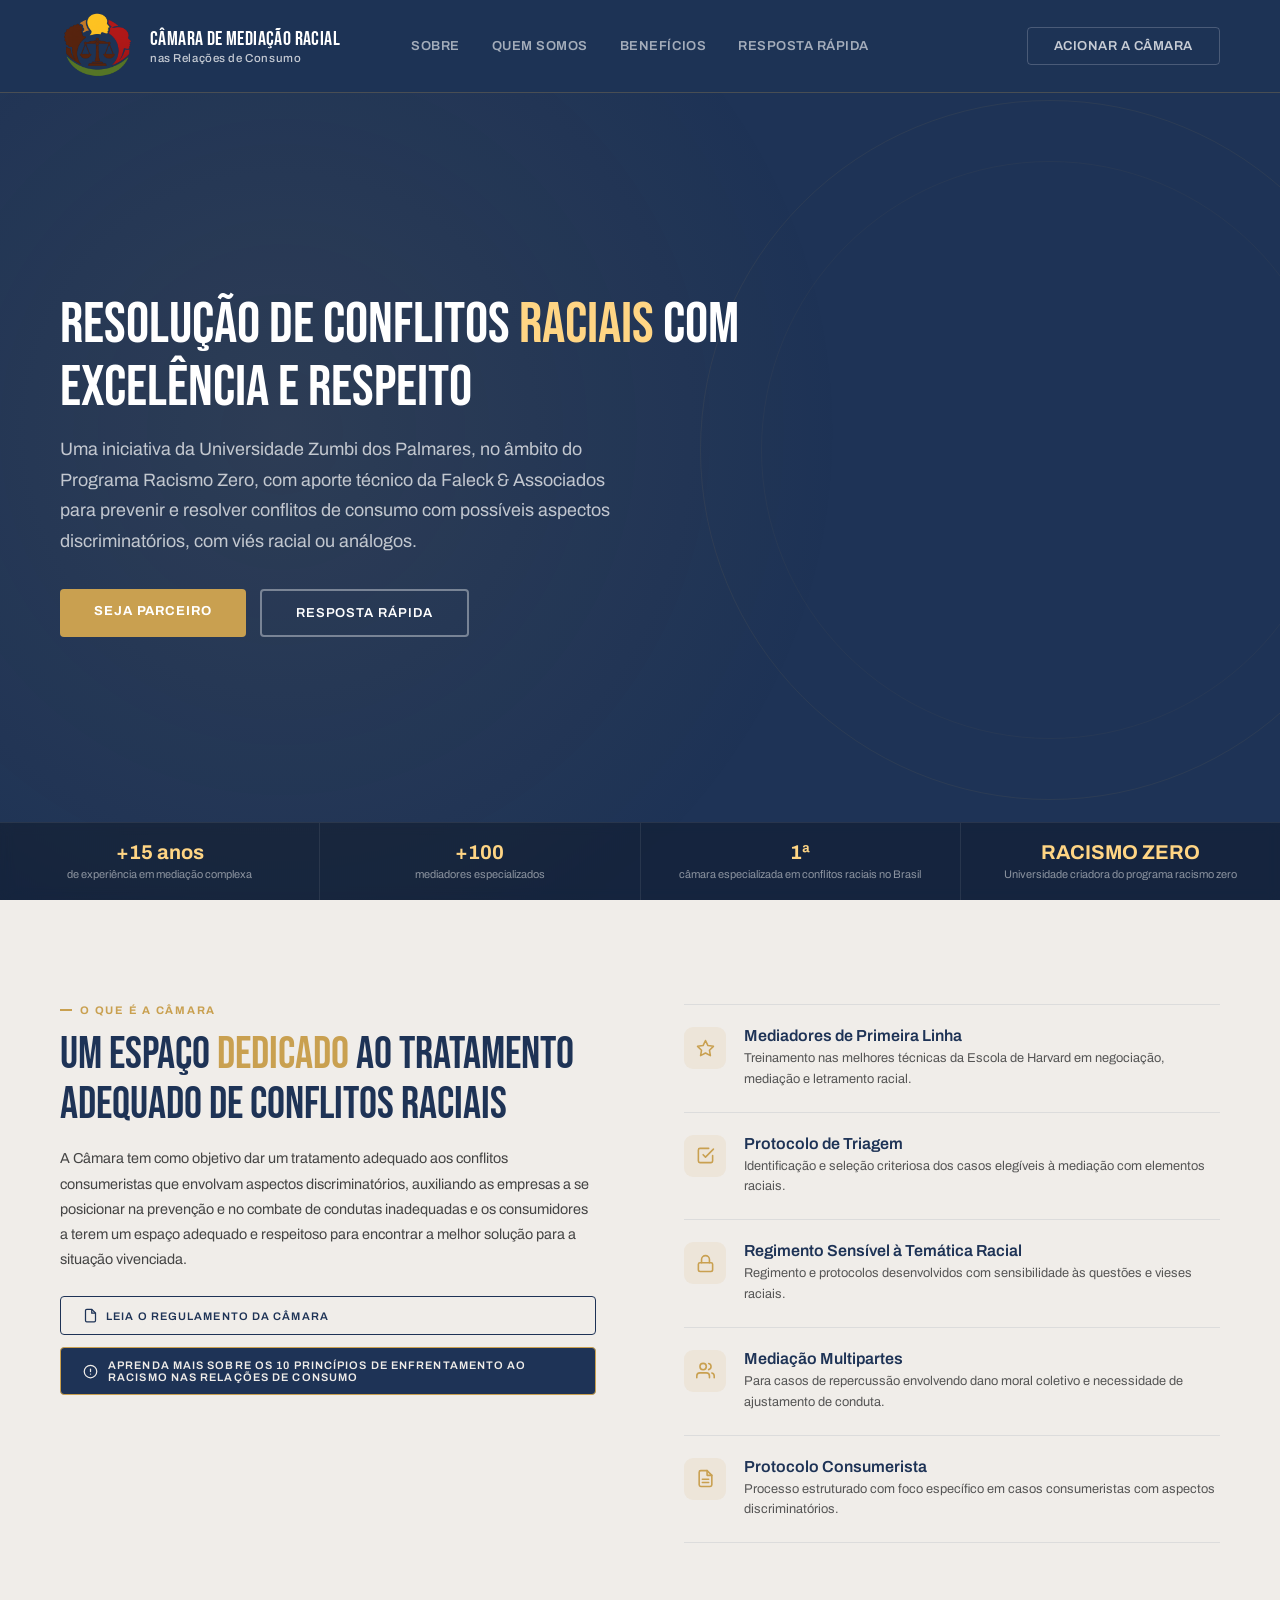
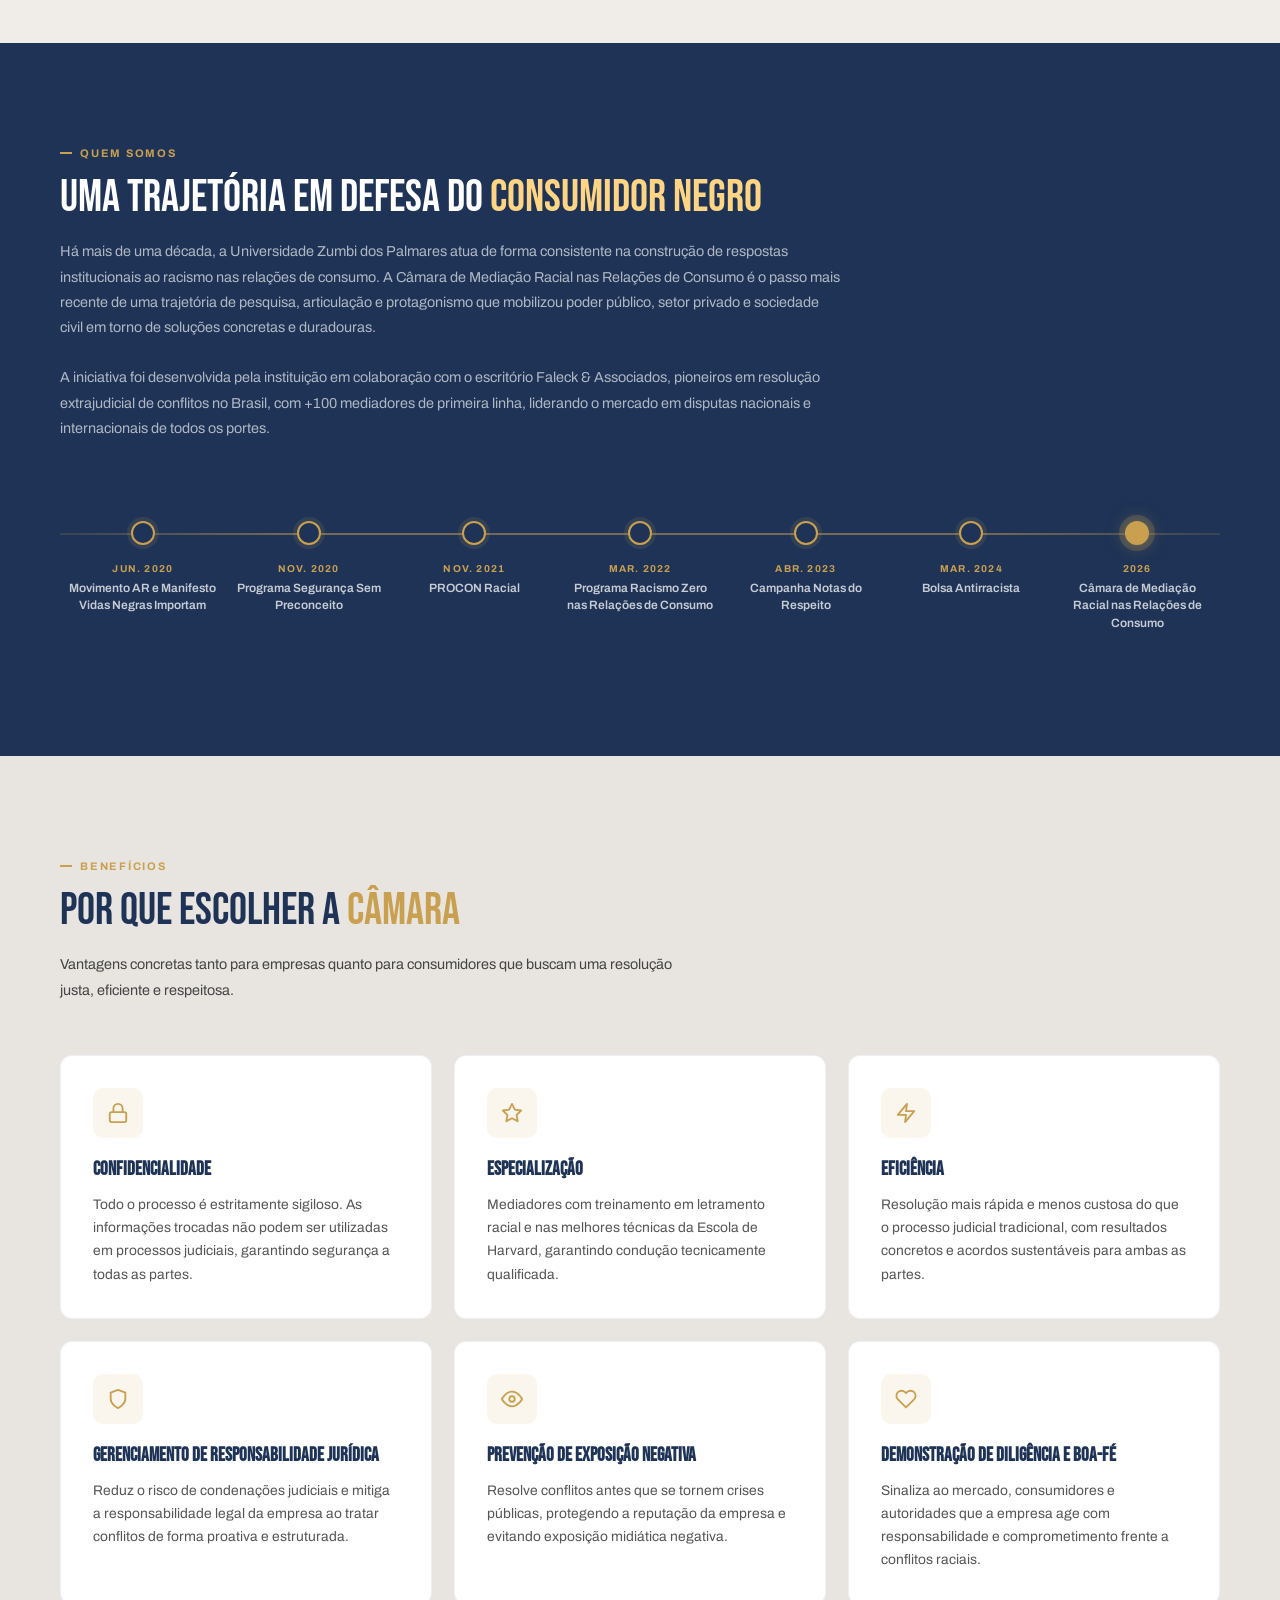
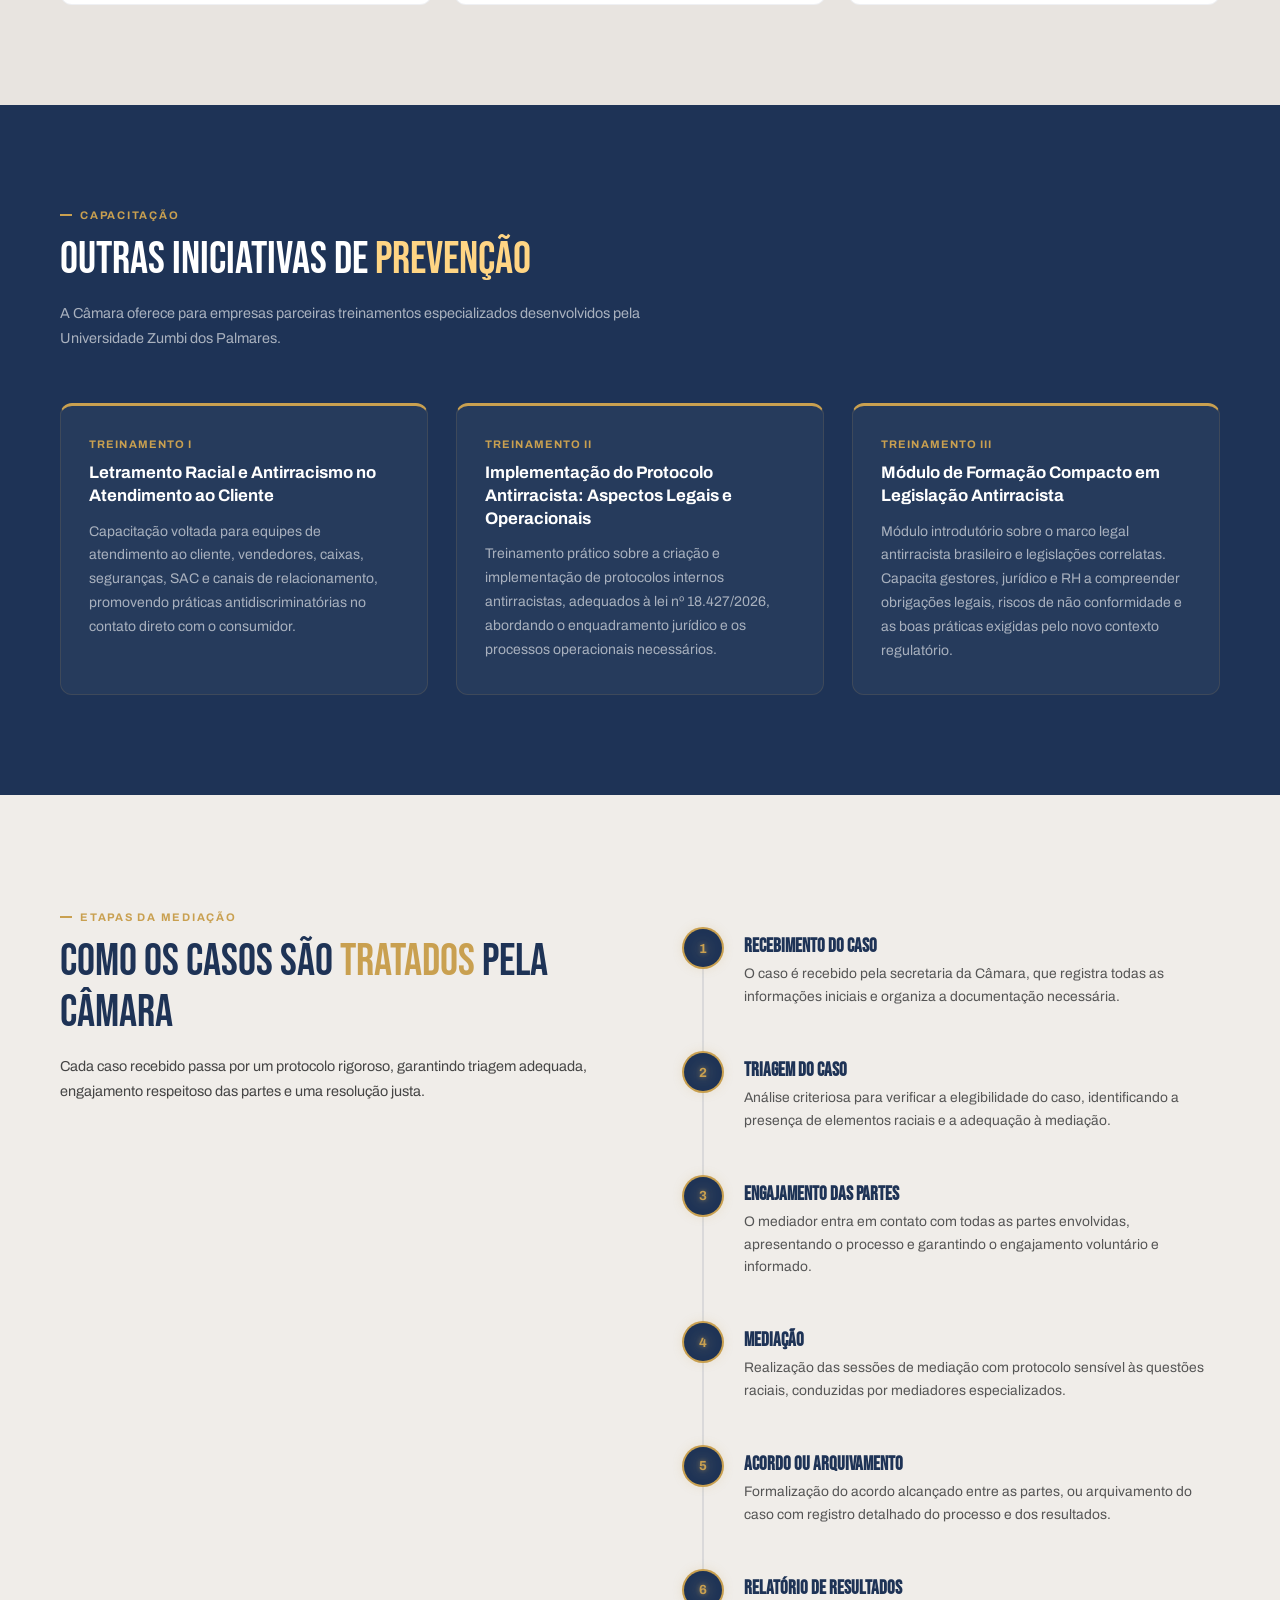
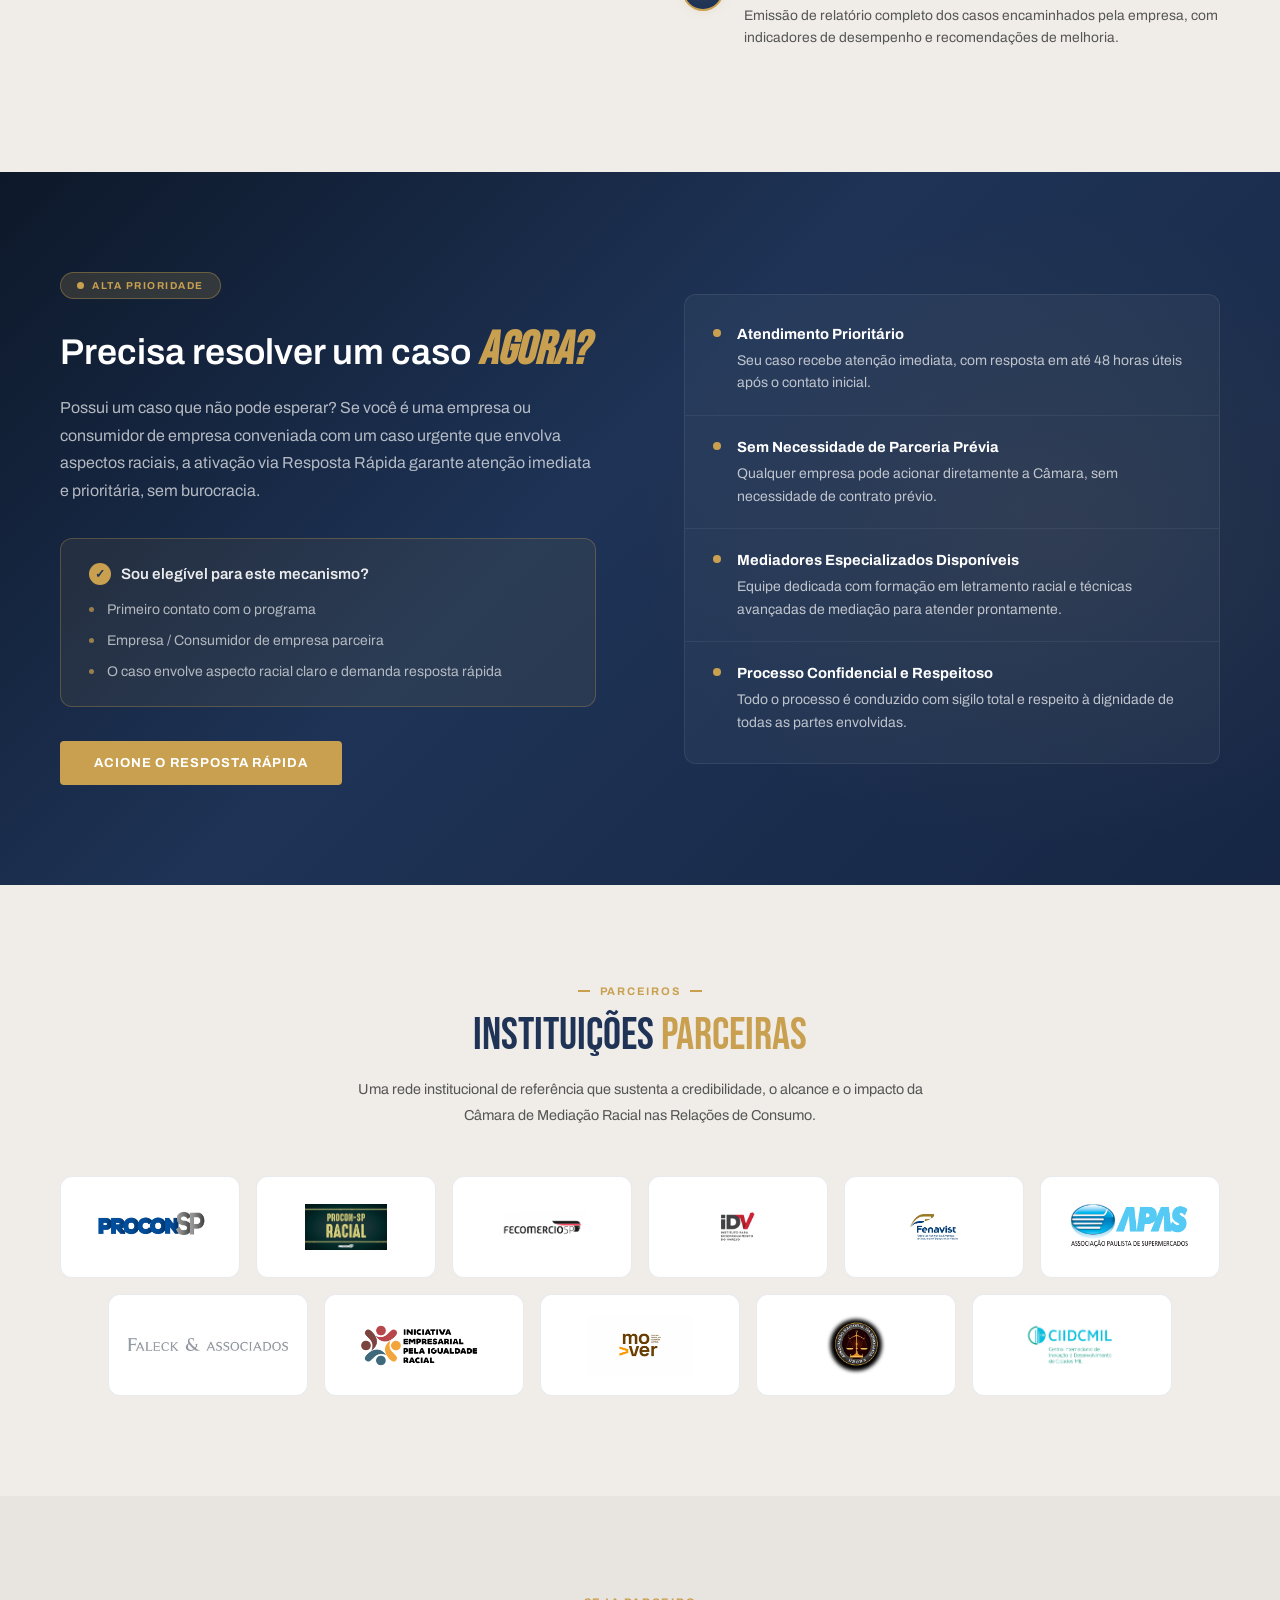
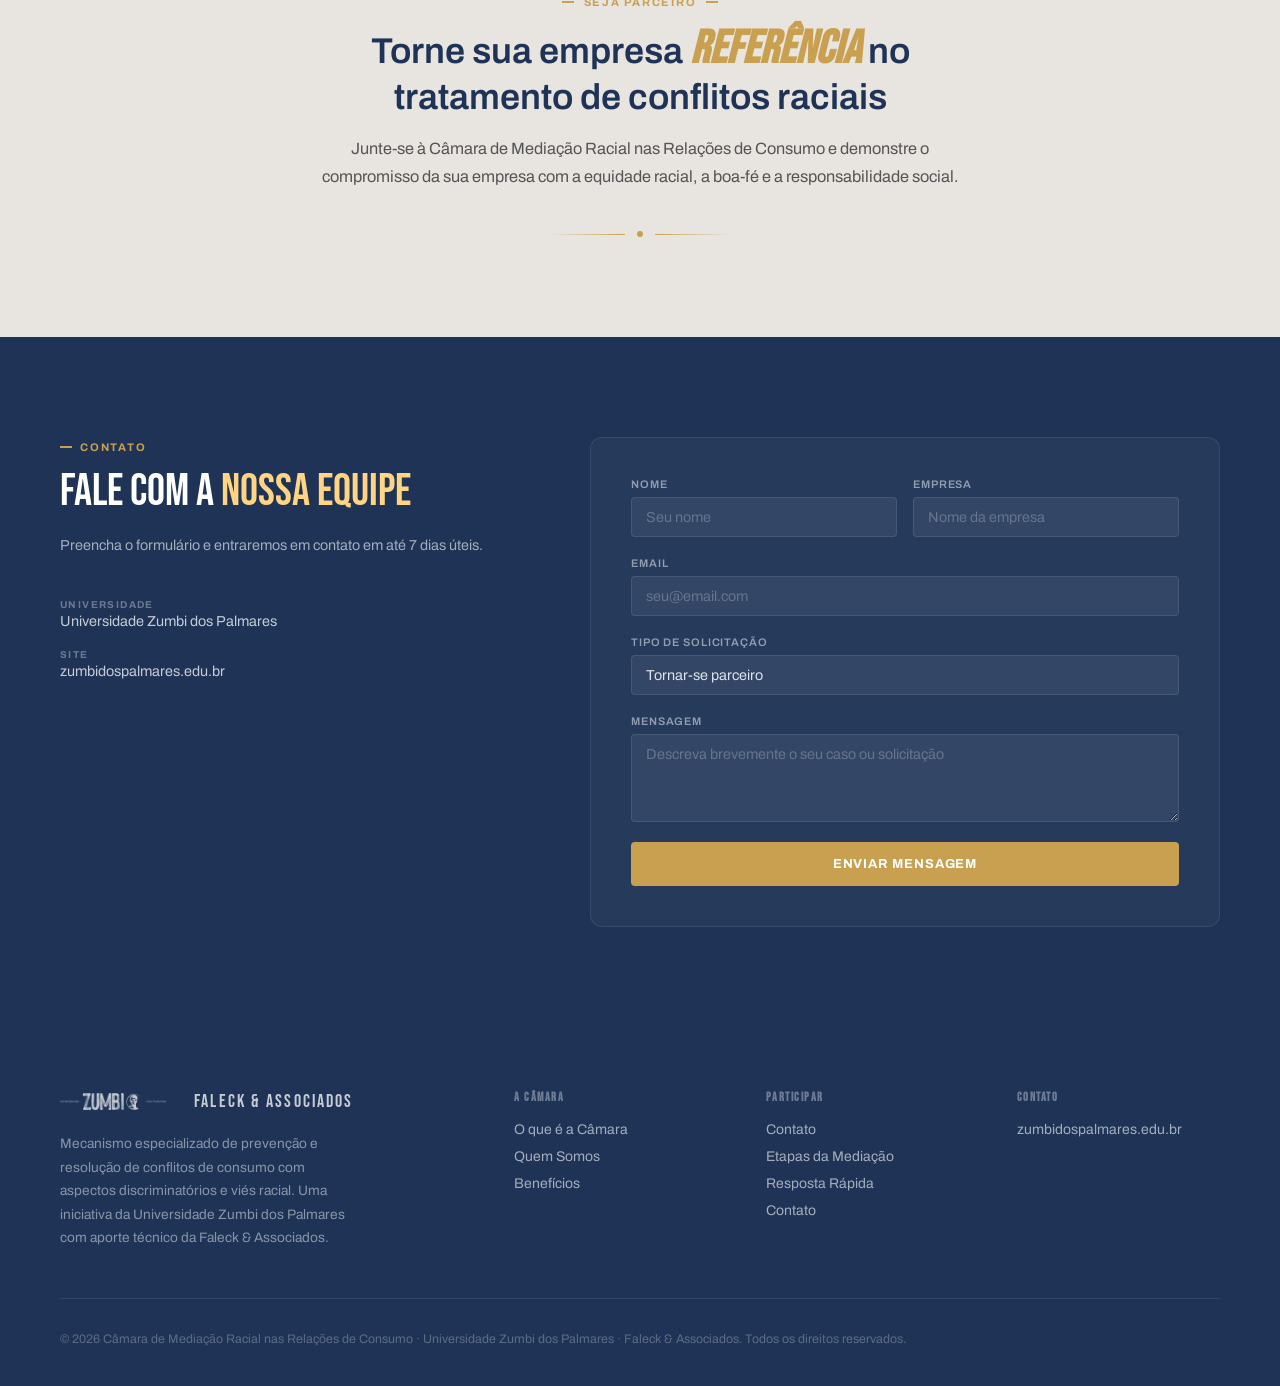
==== commit 018bdfee: "Add Procon Racial & CIIDCMIL partners, nav title, content updates" ====
--- a/index.html
+++ b/index.html
@@ -15,11 +15,16 @@
   <body>
     <!-- NAV -->
     <nav>
-      <a href="#home" class="nav-logo"
-        ><img
+      <a href="#home" class="nav-logo">
+        <img
           src="images/NewLogo-transparent.png"
           alt="Câmara de Mediação Racial nas Relações de Consumo"
-      /></a>
+        />
+        <span class="nav-logo-text">
+          <span class="nav-logo-title">Câmara de Mediação Racial</span>
+          <span class="nav-logo-sub">nas Relações de Consumo</span>
+        </span>
+      </a>
       <div class="nav-links">
         <a href="#camara" class="nav-link">Sobre</a>
         <a href="#quem-somos" class="nav-link">Quem Somos</a>
@@ -72,7 +77,7 @@
         <div class="hero-stat">
           <div class="hero-stat-num">RACISMO ZERO</div>
           <div class="hero-stat-label">
-            Equipe criadora do programa racismo zero
+            Universidade criadora do programa racismo zero
           </div>
         </div>
       </div>
@@ -325,8 +330,8 @@
                 </div>
                 <div class="timeline-tooltip-box">
                   A trajetória ganha um mecanismo especializado de prevenção e
-                  resolução de conflitos de consumo com viés racial, em parceria
-                  com a Faleck &amp; Associados.
+                  resolução de conflitos de consumo com viés racial, com aporte
+                  técnico da Faleck &amp; Associados.
                 </div>
               </div>
             </div>
@@ -666,6 +671,9 @@
             <a href="https://www.procon.sp.gov.br" target="_blank" rel="noopener" class="parceiro-tile">
               <img src="images/logo-proconsp.png" alt="PROCON-SP" />
             </a>
+            <a href="https://www.procon.sp.gov.br/procon-sp-racial/" target="_blank" rel="noopener" class="parceiro-tile">
+              <img src="images/logo-procon-racial.png" alt="PROCON-SP Racial" />
+            </a>
             <a href="https://www.fecomercio.com.br" target="_blank" rel="noopener" class="parceiro-tile">
               <img src="images/logo-fecomercio.png" alt="Fecomércio SP" />
             </a>
@@ -673,7 +681,7 @@
               <img src="images/logo-idv.png" alt="IDV" />
             </a>
             <a href="https://www.fenavist.org.br" target="_blank" rel="noopener" class="parceiro-tile">
-              <img src="images/logo-fenavist.png" alt="Fenavist" />
+              <img src="images/logo-fenavist.jpg" alt="Fenavist" />
             </a>
             <a href="https://apas.com.br/" target="_blank" rel="noopener" class="parceiro-tile">
               <img src="images/logo-apas.png" alt="APAS" />
@@ -691,6 +699,9 @@
             </a>
             <a href="https://ananadv.com.br/" target="_blank" rel="noopener" class="parceiro-tile">
               <img src="images/logo-anan.png" alt="ANAN" />
+            </a>
+            <a href="https://sites.google.com/usp.br/centro-cidades-mil" target="_blank" rel="noopener" class="parceiro-tile">
+              <img src="images/logo-ciidcmil.png" alt="CIIDCMIL" />
             </a>
           </div>
         </div>
@@ -763,32 +774,16 @@
             </p>
             <div class="contato-details">
               <div class="contato-detail">
-                <span class="contato-detail-label">Email</span>
+                <span class="contato-detail-label">Universidade</span>
                 <span class="contato-detail-value"
-                  >elisa.lucena@faleck.com.br</span
-                >
-              </div>
-              <div class="contato-detail">
-                <span class="contato-detail-label">Empresa</span>
-                <span class="contato-detail-value"
-                  >Faleck &amp; Associados</span
+                  >Universidade Zumbi dos Palmares</span
                 >
               </div>
               <div class="contato-detail">
                 <span class="contato-detail-label">Site</span>
                 <span class="contato-detail-value"
-                  ><a href="https://faleck.com.br" target="_blank"
-                    >faleck.com.br</a
-                  ></span
-                >
-              </div>
-              <div class="contato-detail">
-                <span class="contato-detail-label">Iniciativa</span>
-                <span class="contato-detail-value"
-                  ><a
-                    href="https://iniciativaempresarial.com.br"
-                    target="_blank"
-                    >iniciativaempresarial.com.br</a
+                  ><a href="https://zumbidospalmares.edu.br" target="_blank" rel="noopener"
+                    >zumbidospalmares.edu.br</a
                   ></span
                 >
               </div>
@@ -879,8 +874,9 @@
           </div>
           <p>
             Mecanismo especializado de prevenção e resolução de conflitos de
-            consumo com aspectos discriminatórios e viés racial. Uma parceria
-            entre a Universidade Zumbi dos Palmares e a Faleck &amp; Associados.
+            consumo com aspectos discriminatórios e viés racial. Uma iniciativa
+            da Universidade Zumbi dos Palmares com aporte técnico da Faleck
+            &amp; Associados.
           </p>
         </div>
         <div>
@@ -904,17 +900,8 @@
           <h4>Contato</h4>
           <ul>
             <li>
-              <a
-                href="mailto:elisa.lucena@faleck.com.br?subject=Solicita%C3%A7%C3%A3o%20de%20Parceria%20-%20C%C3%A2mara%20Zumbi&body=Registre%20sua%20solicita%C3%A7%C3%A3o%20e%20te%20retornaremos%20dentro%20de%207%20dias"
-                >elisa.lucena@faleck.com.br</a
-              >
-            </li>
-            <li>
-              <a href="https://faleck.com.br" target="_blank">faleck.com.br</a>
-            </li>
-            <li>
-              <a href="https://iniciativaempresarial.com.br" target="_blank"
-                >iniciativaempresarial.com.br</a
+              <a href="https://zumbidospalmares.edu.br" target="_blank" rel="noopener"
+                >zumbidospalmares.edu.br</a
               >
             </li>
           </ul>
--- a/styles.css
+++ b/styles.css
@@ -51,10 +51,34 @@
       text-decoration: none;
       display: flex;
       align-items: center;
+      gap: 14px;
     }
     .nav-logo img {
       height: 76px;
       width: auto;
+    }
+    .nav-logo-text {
+      display: flex;
+      flex-direction: column;
+      line-height: 1.1;
+      color: #fff;
+    }
+    .nav-logo-title {
+      font-family: 'Bebas Neue', 'Barlow', sans-serif;
+      font-size: 1.25rem;
+      letter-spacing: 0.02em;
+      color: #fff;
+    }
+    .nav-logo-sub {
+      font-family: 'Archivo', 'Barlow', sans-serif;
+      font-size: 0.72rem;
+      font-weight: 500;
+      letter-spacing: 0.05em;
+      color: rgba(255,255,255,0.75);
+      margin-top: 2px;
+    }
+    @media (max-width: 760px) {
+      .nav-logo-text { display: none; }
     }
 
     .nav-cta {
@@ -1533,11 +1557,16 @@
     }
 
     .parceiro-tile img {
-      max-height: 48px;
-      max-width: 140px;
+      max-height: 60px;
+      max-width: 160px;
       width: auto;
       height: auto;
       object-fit: contain;
+    }
+    .parceiro-tile img[alt="APAS"],
+    .parceiro-tile img[alt="PROCON-SP Racial"] {
+      max-height: 46px;
+      max-width: 120px;
     }
 
     .parceiro-name {
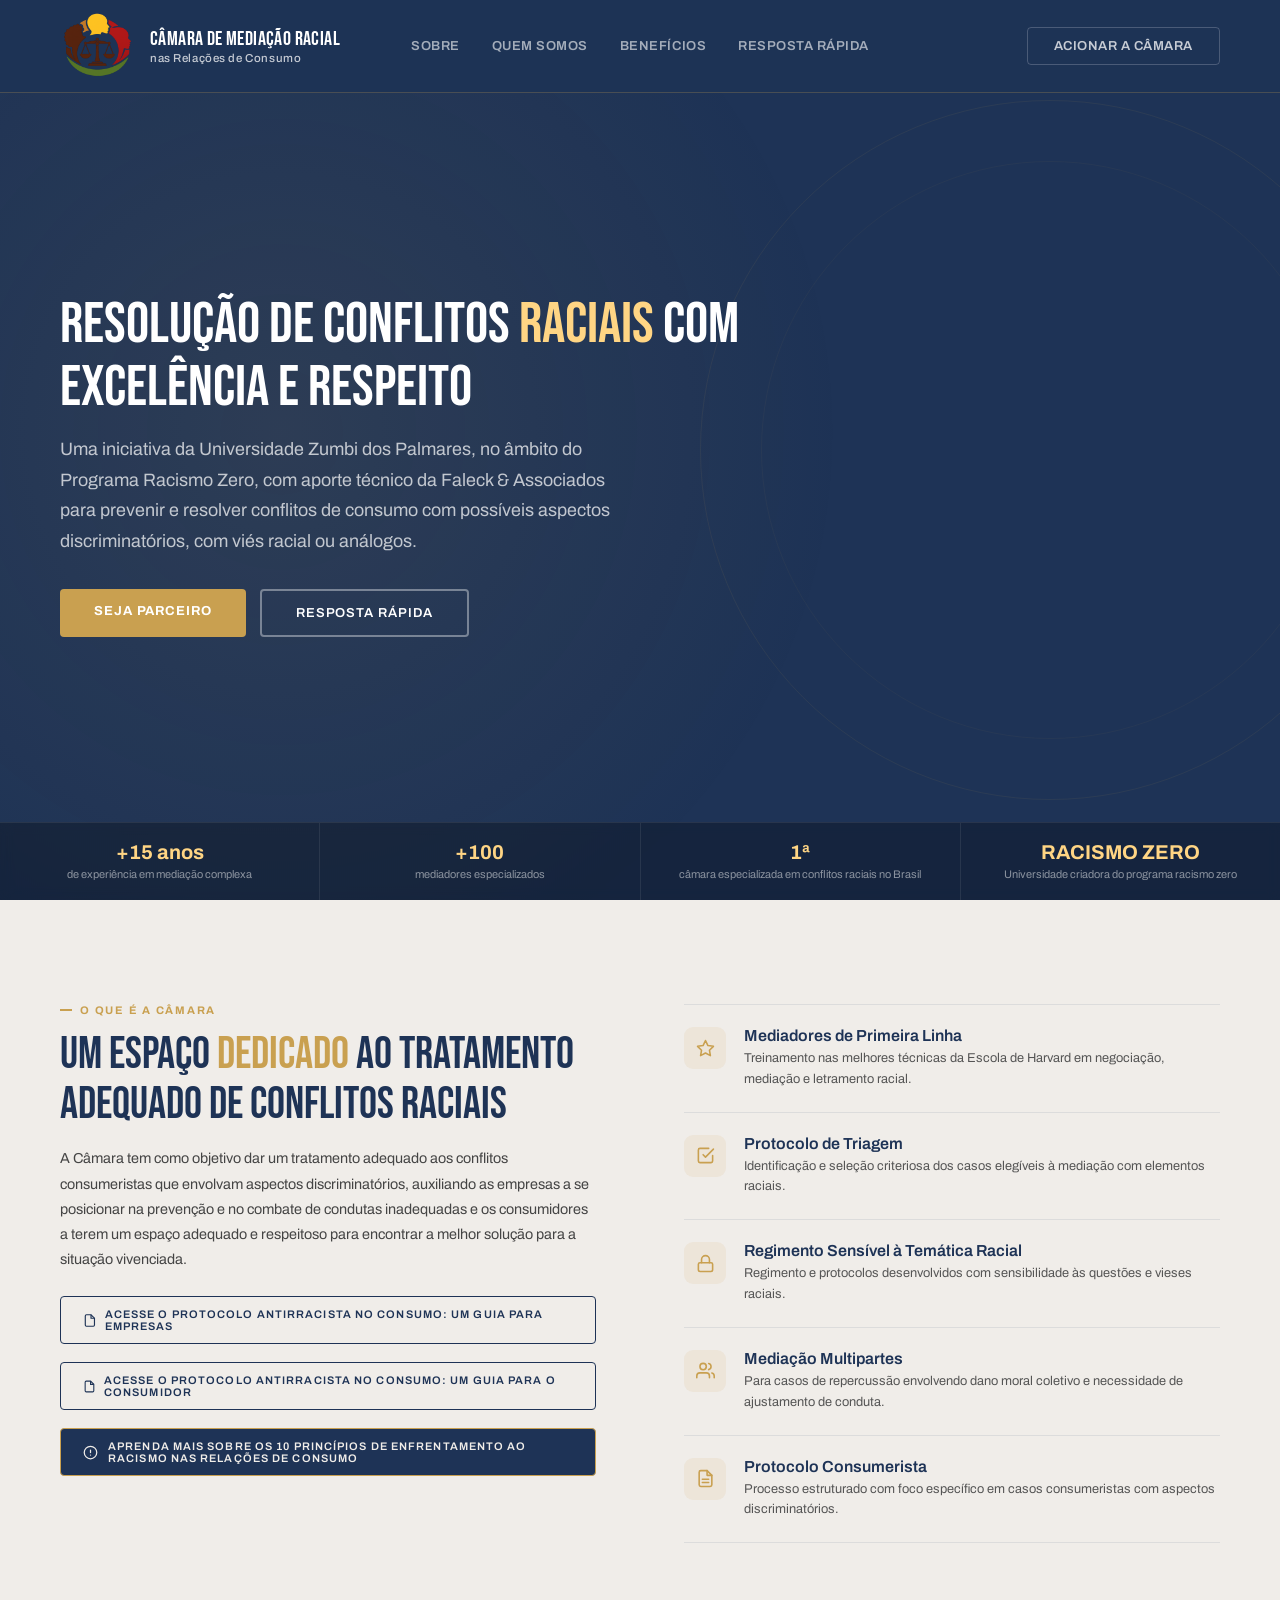
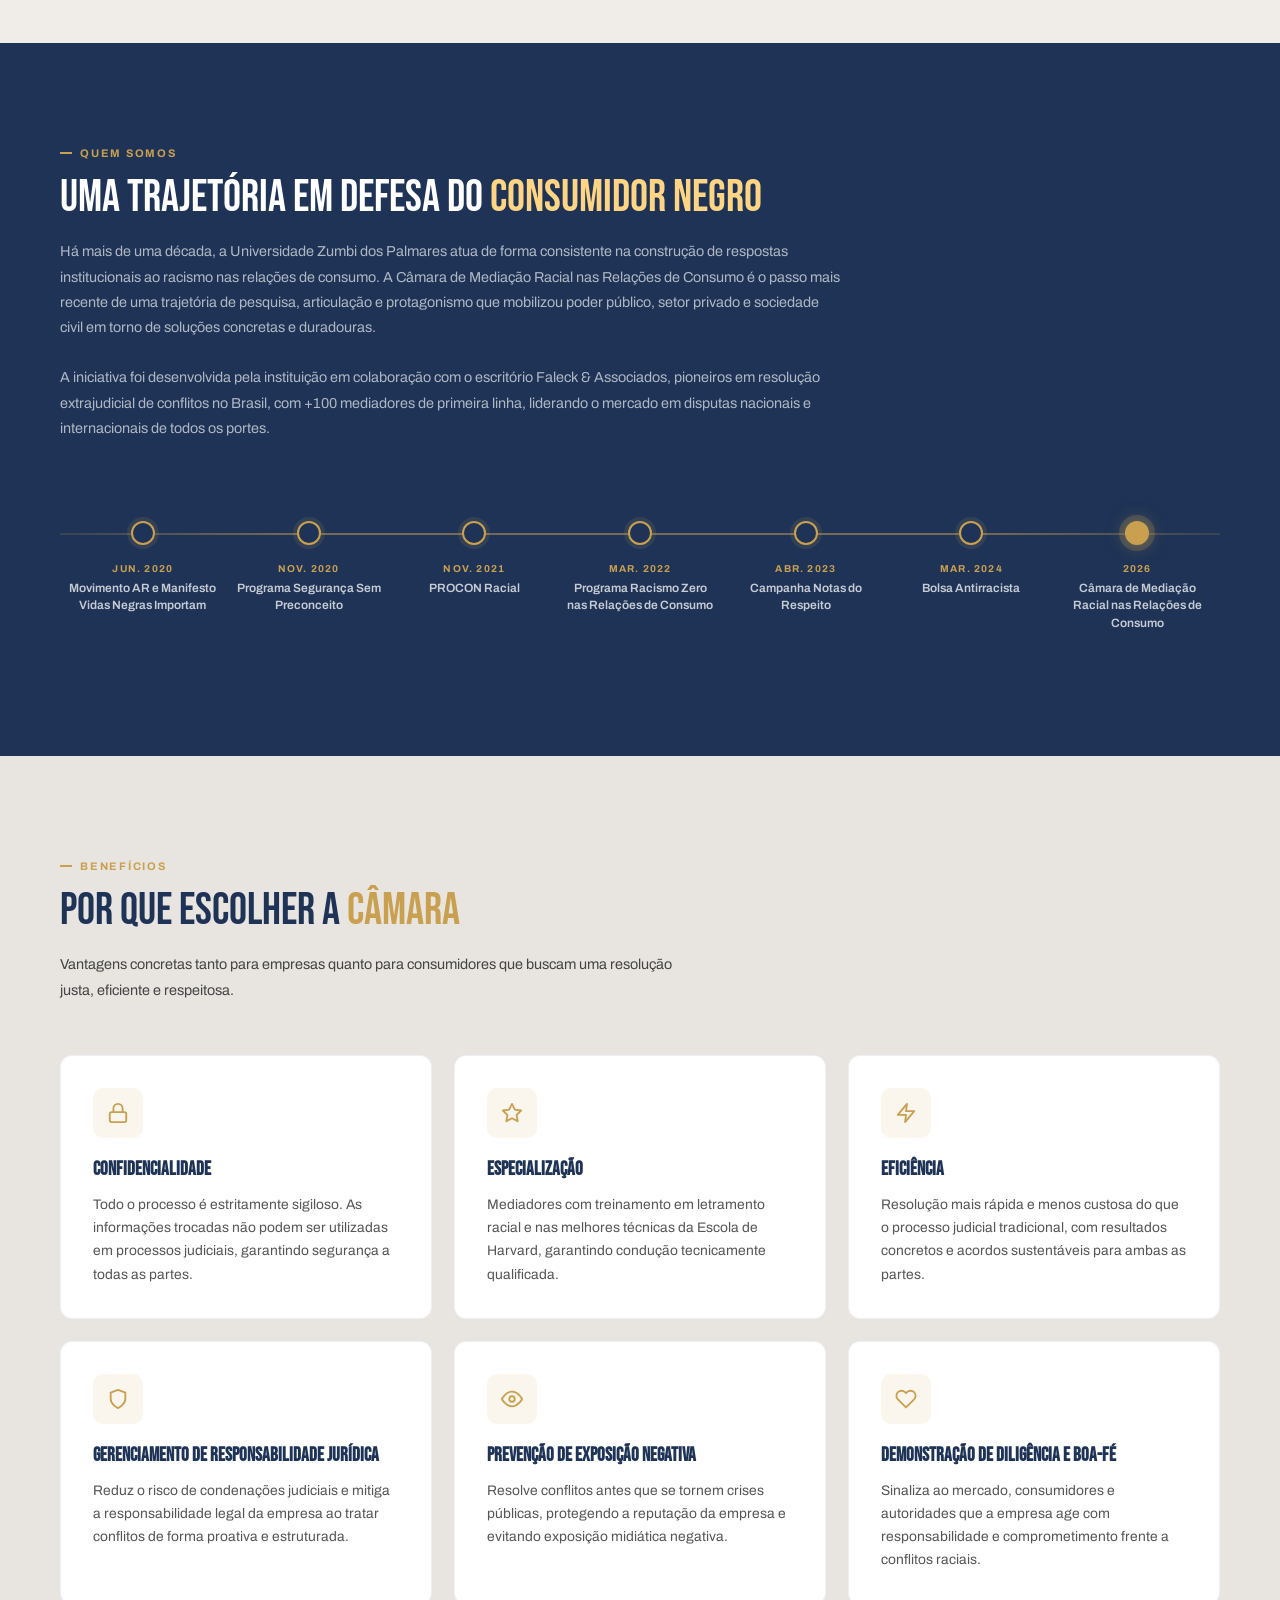
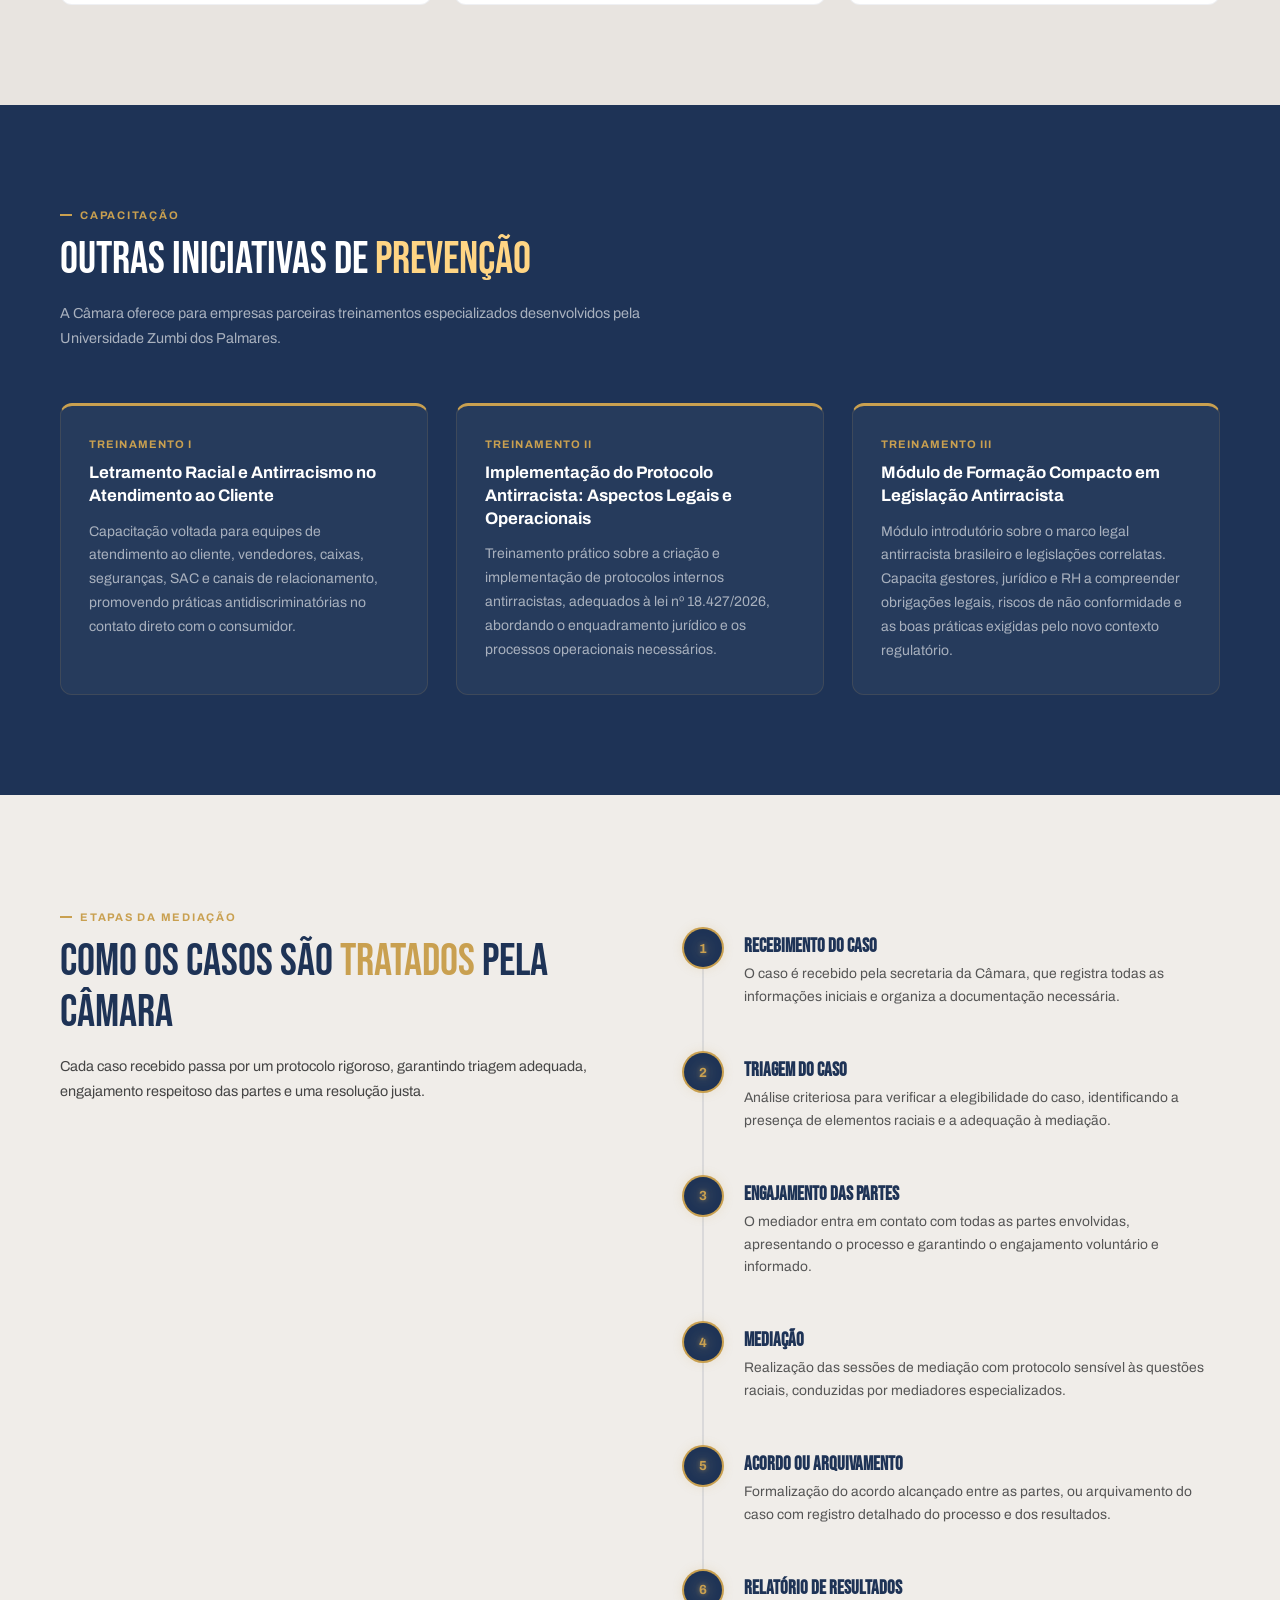
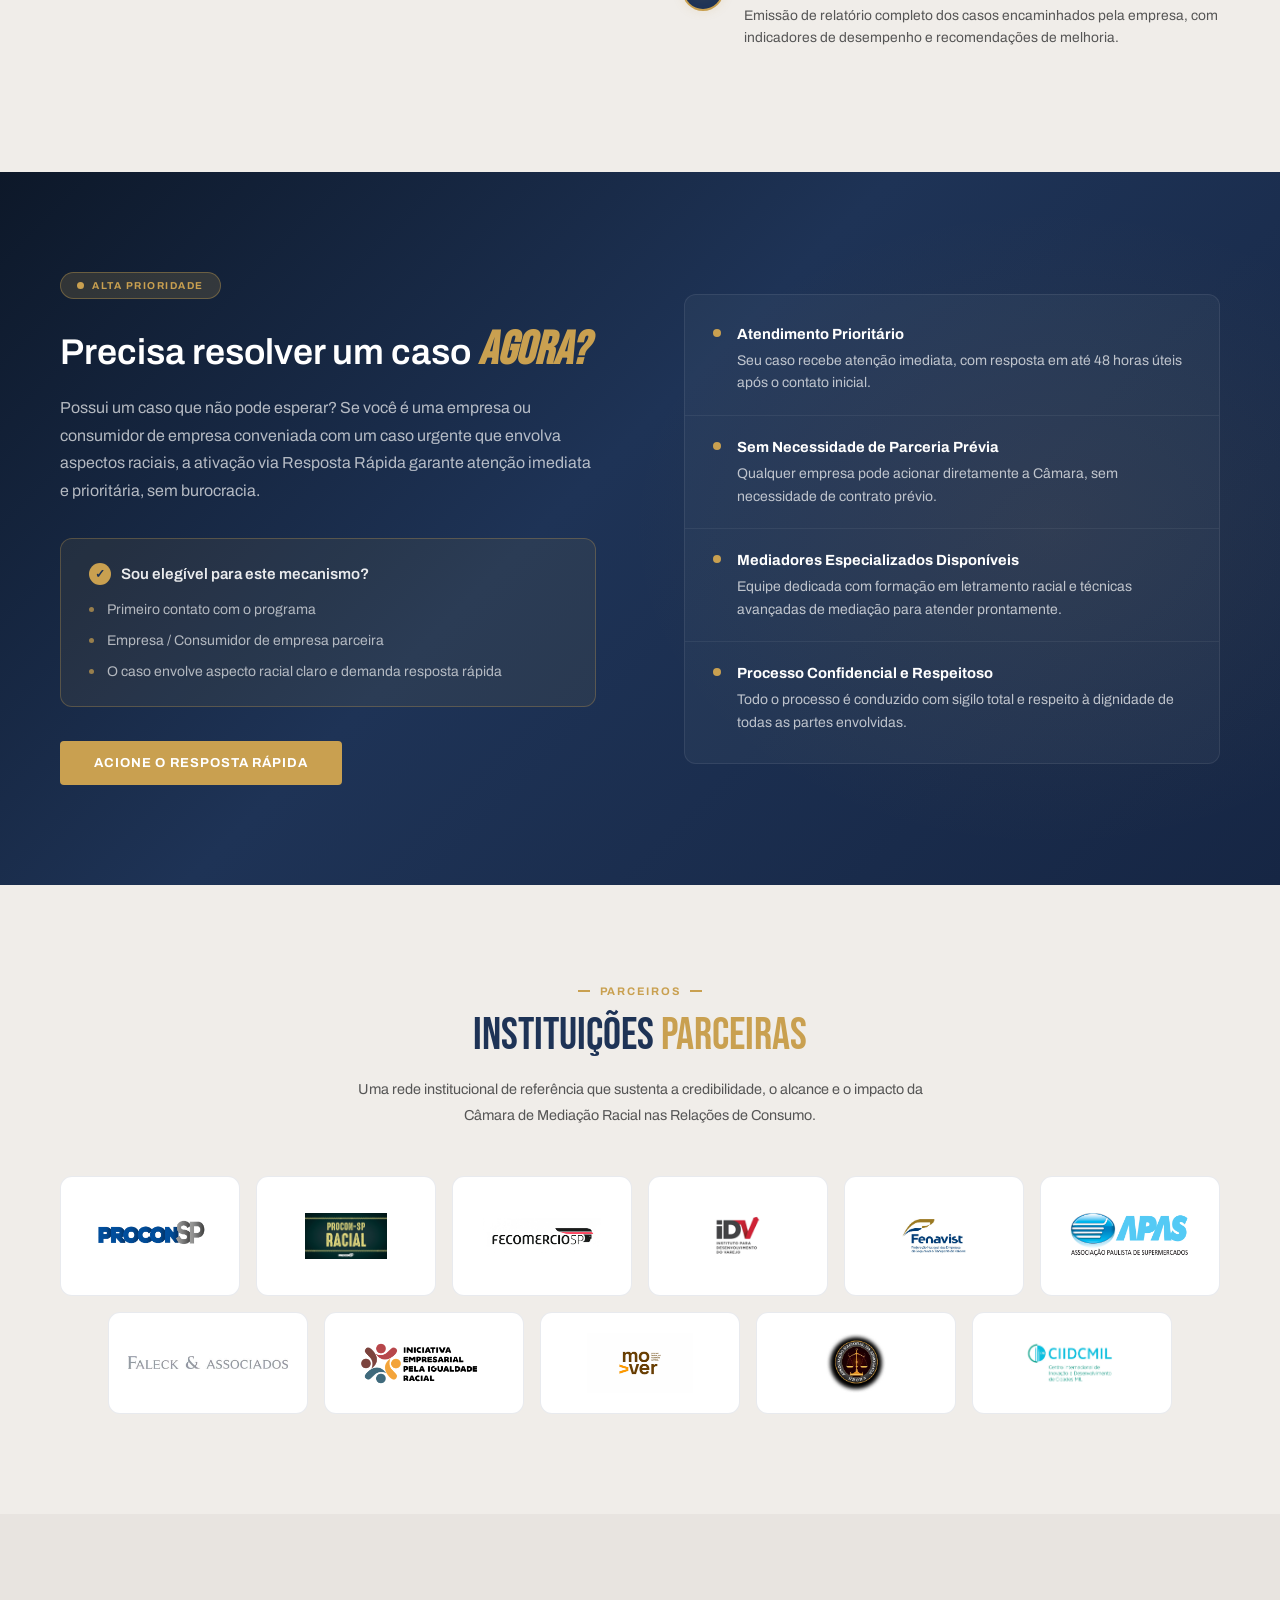
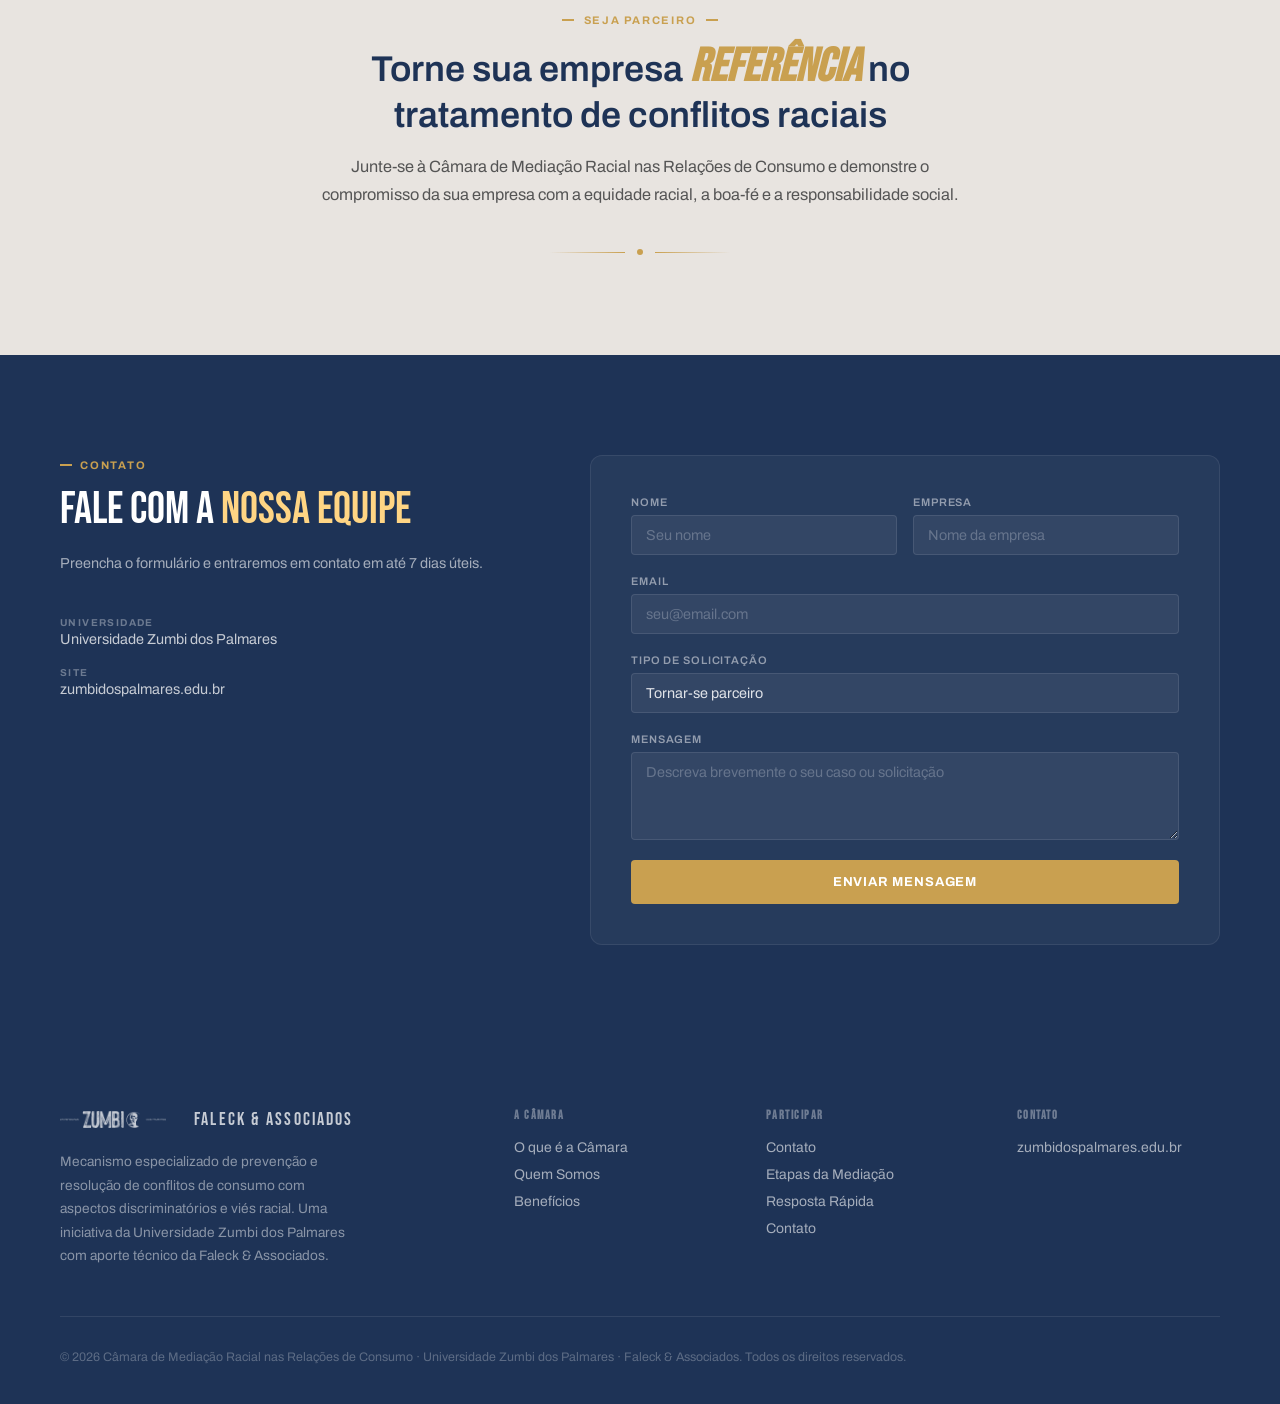
==== commit 9596a398: "Add protocolo antirracista PDFs and dual buttons, larger partner logos" ====
--- a/index.html
+++ b/index.html
@@ -102,7 +102,12 @@
               situação vivenciada.
             </p>
             <div class="camara-buttons">
-              <a href="#" class="btn-regulamento">
+              <a
+                href="Livreto_Protocolo_Empresas_GRAFICA.pdf"
+                target="_blank"
+                rel="noopener"
+                class="btn-regulamento"
+              >
                 <svg
                   viewBox="0 0 24 24"
                   width="15"
@@ -116,7 +121,30 @@
                   />
                   <polyline points="14 2 14 8 20 8" />
                 </svg>
-                Leia o Regulamento da Câmara
+                Acesse o Protocolo Antirracista no Consumo: um guia para
+                empresas
+              </a>
+              <a
+                href="Livreto_Cartilha_Consumidor_GRAFICA.pdf"
+                target="_blank"
+                rel="noopener"
+                class="btn-regulamento"
+              >
+                <svg
+                  viewBox="0 0 24 24"
+                  width="15"
+                  height="15"
+                  fill="none"
+                  stroke="currentColor"
+                  stroke-width="2"
+                >
+                  <path
+                    d="M14 2H6a2 2 0 00-2 2v16a2 2 0 002 2h12a2 2 0 002-2V8z"
+                  />
+                  <polyline points="14 2 14 8 20 8" />
+                </svg>
+                Acesse o Protocolo Antirracista no Consumo: um guia para o
+                consumidor
               </a>
               <a
                 href="livreto_camara_mediacao_v30.pdf#page=11"
--- a/styles.css
+++ b/styles.css
@@ -441,6 +441,7 @@
       padding: 11px 22px;
       border-radius: 4px;
       text-decoration: none;
+      margin-bottom: 18px;
       transition: background 0.2s, color 0.2s;
     }
     .btn-regulamento:hover {
@@ -1353,7 +1354,6 @@
       padding: 11px 22px;
       border-radius: 4px;
       text-decoration: none;
-      margin-top: 12px;
       transition: background 0.2s, color 0.2s, border-color 0.2s;
     }
     .btn-principios:hover {
@@ -1373,7 +1373,7 @@
     .camara-buttons {
       display: flex;
       flex-direction: column;
-      gap: 0;
+      align-items: flex-start;
     }
 
     /* ─── TRAJETÓRIA / QUEM SOMOS ─── */
@@ -1567,6 +1567,12 @@
     .parceiro-tile img[alt="PROCON-SP Racial"] {
       max-height: 46px;
       max-width: 120px;
+    }
+    .parceiro-tile img[alt="Fecomércio SP"],
+    .parceiro-tile img[alt="IDV"],
+    .parceiro-tile img[alt="Fenavist"] {
+      max-height: 78px;
+      max-width: 180px;
     }
 
     .parceiro-name {
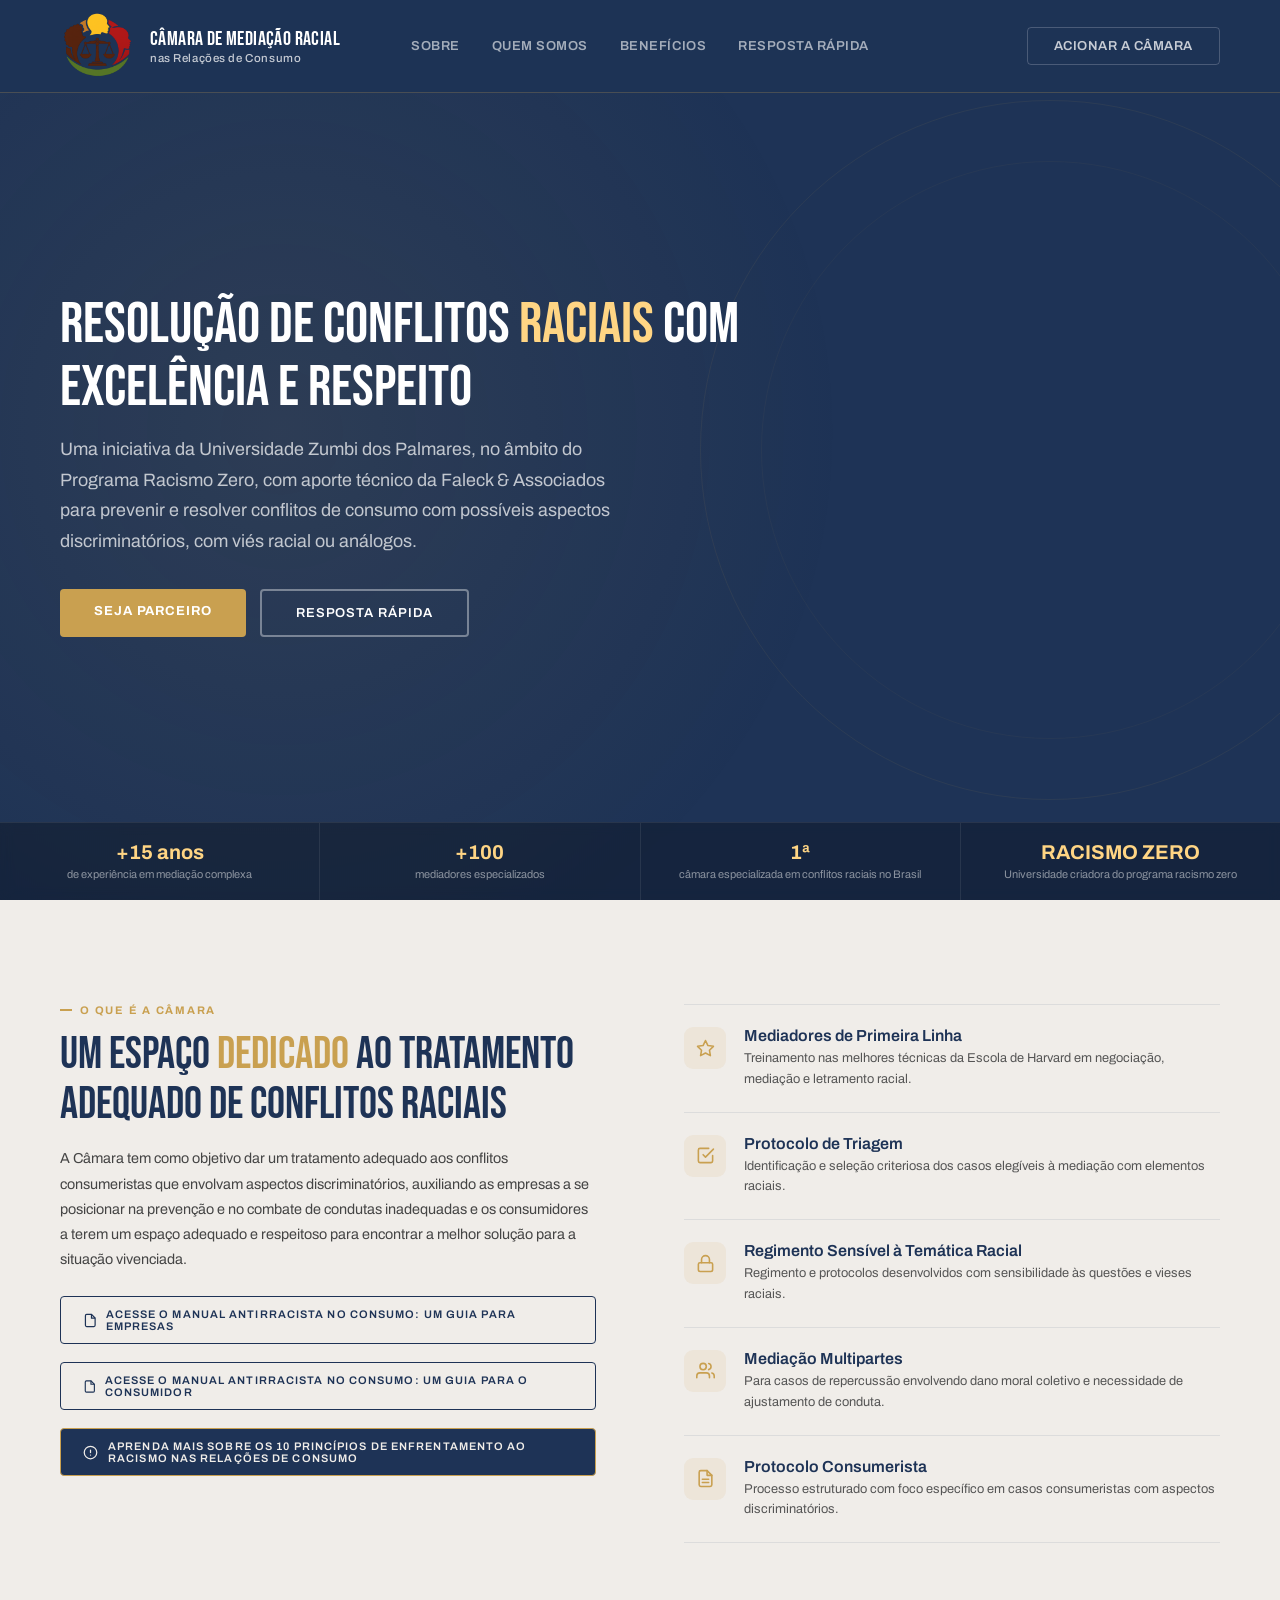
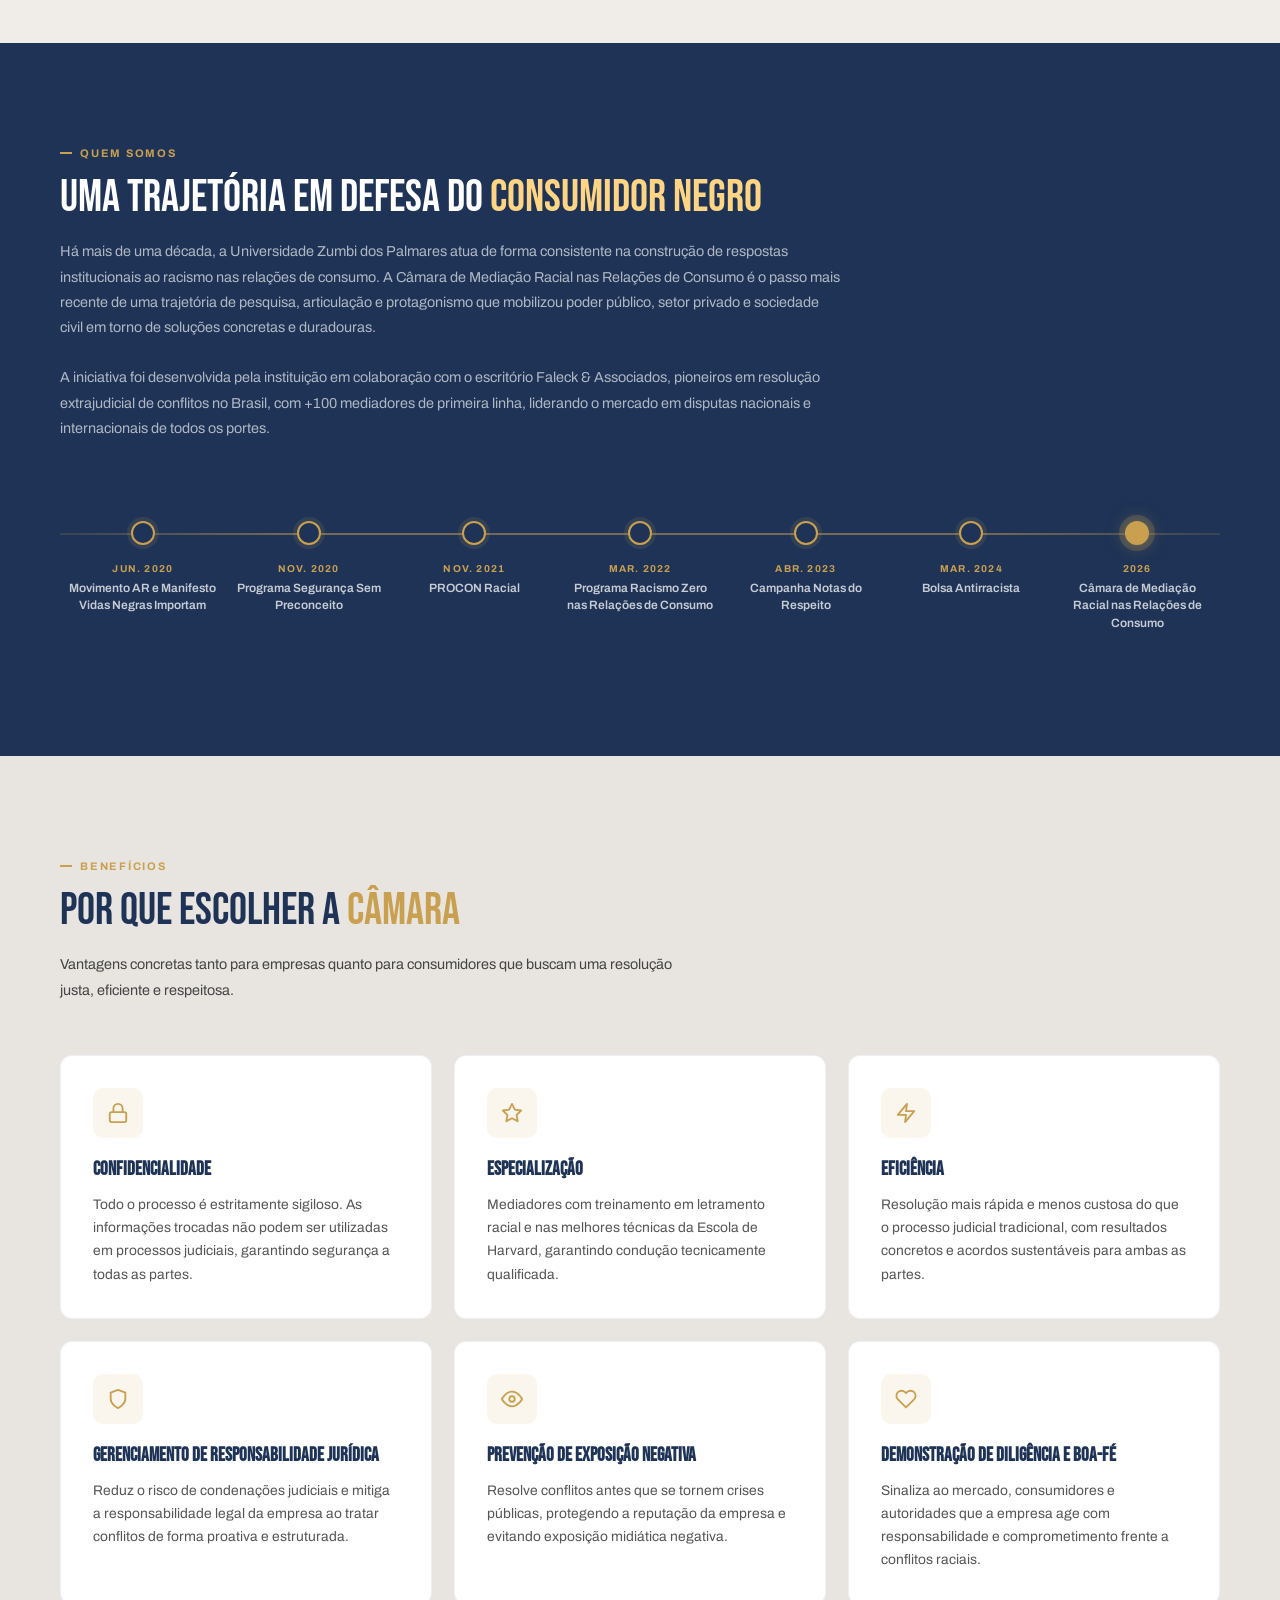
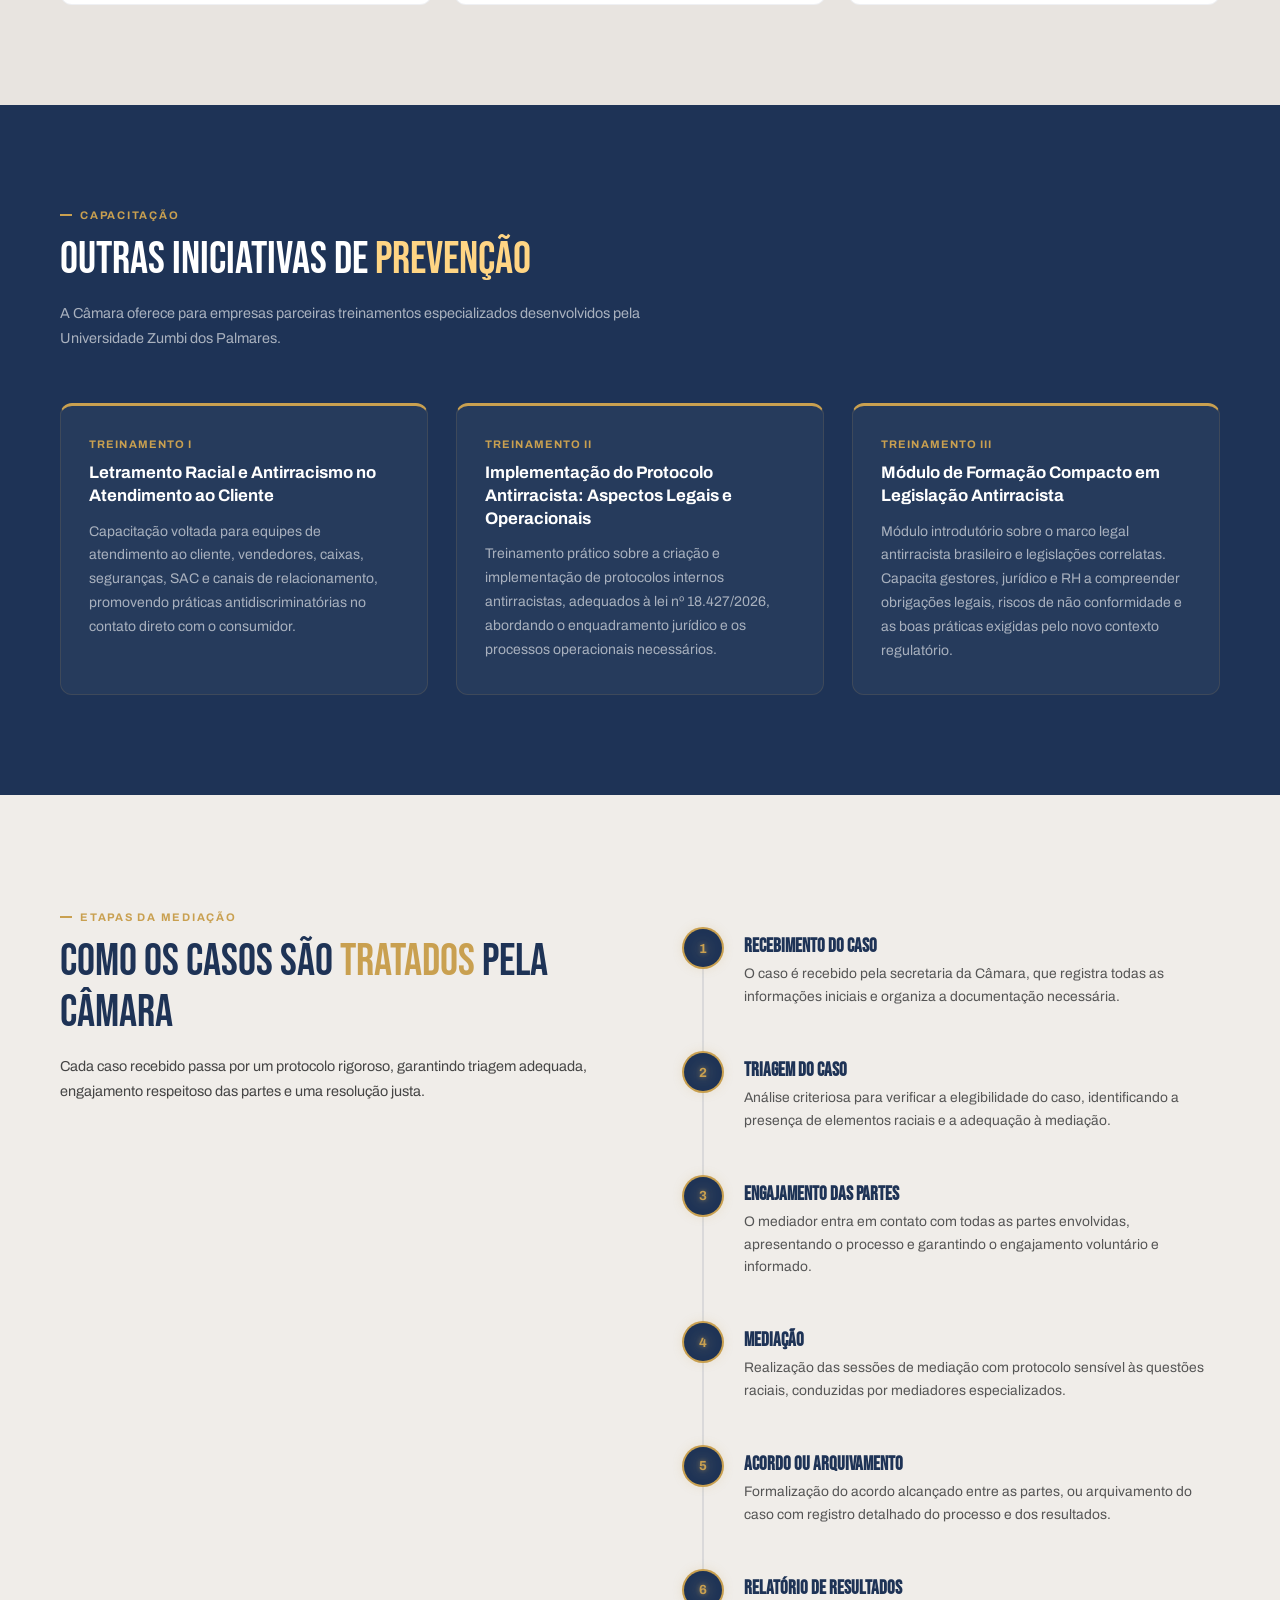
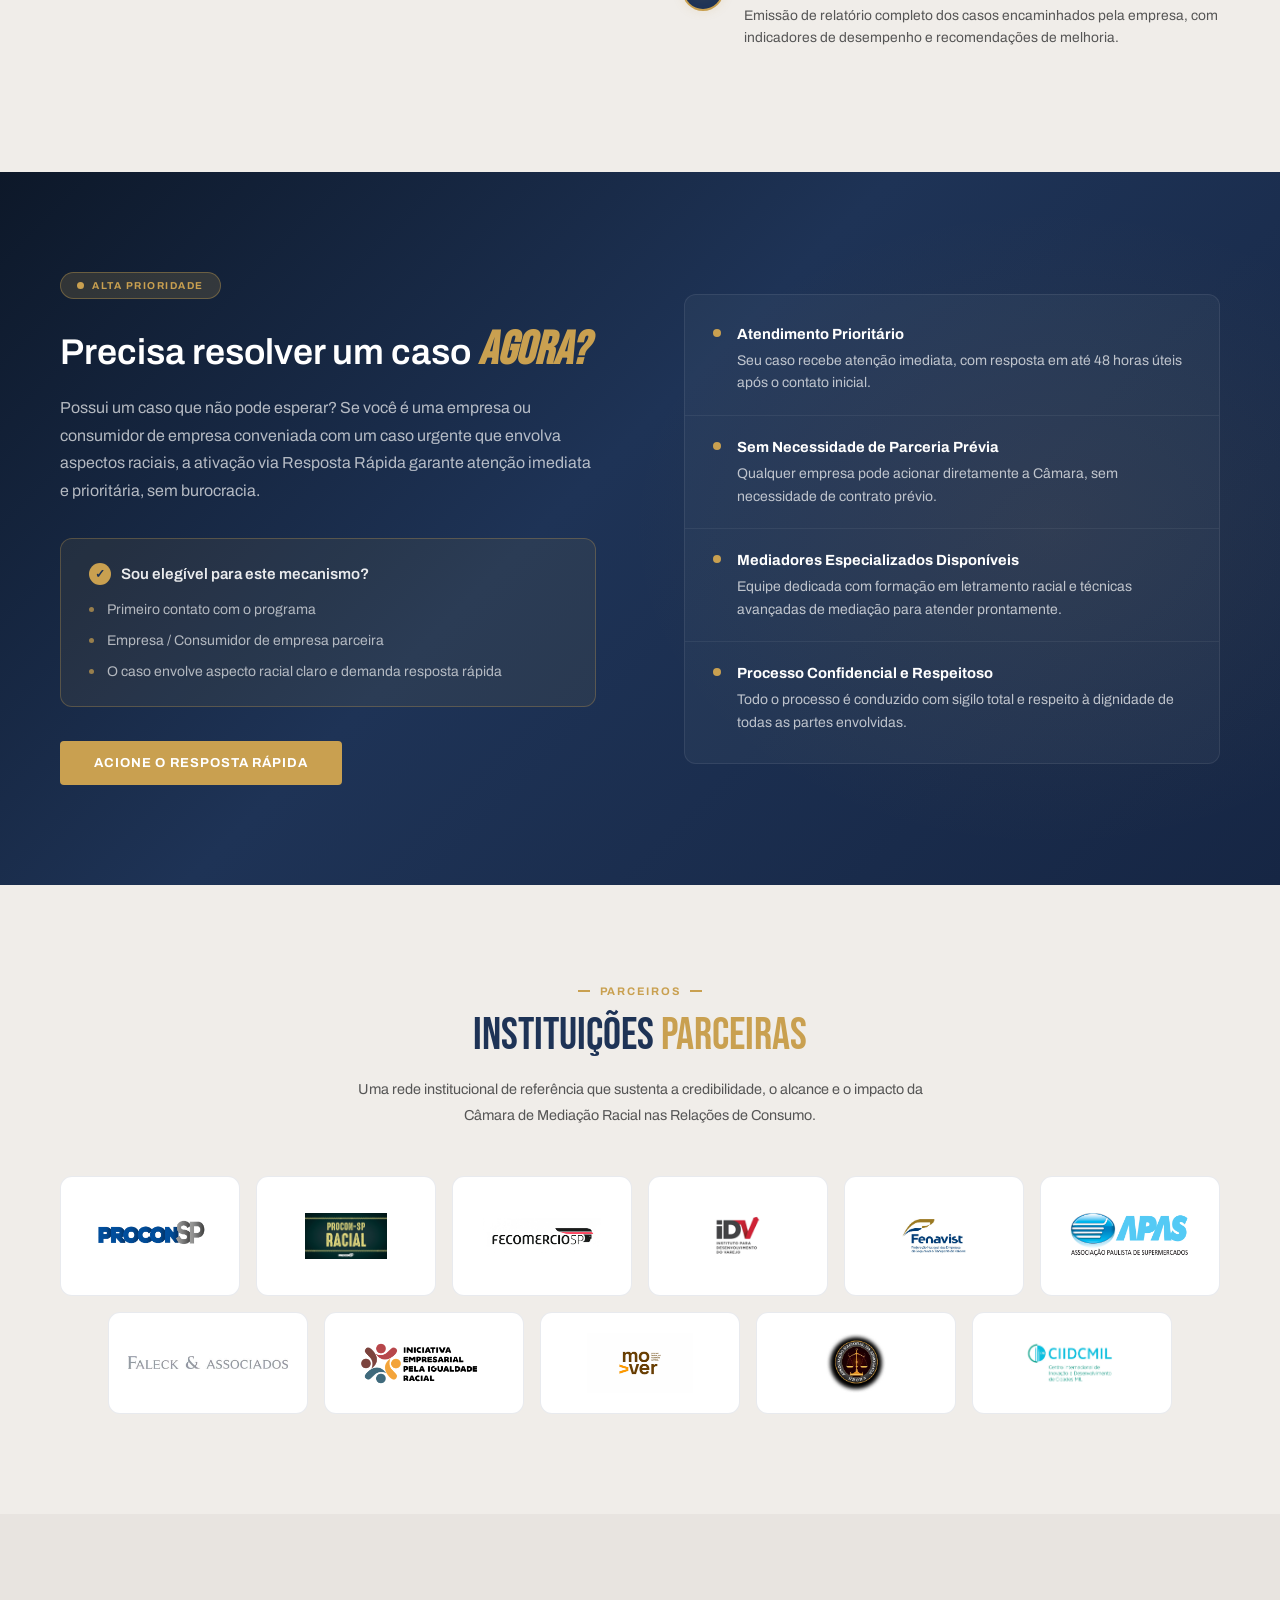
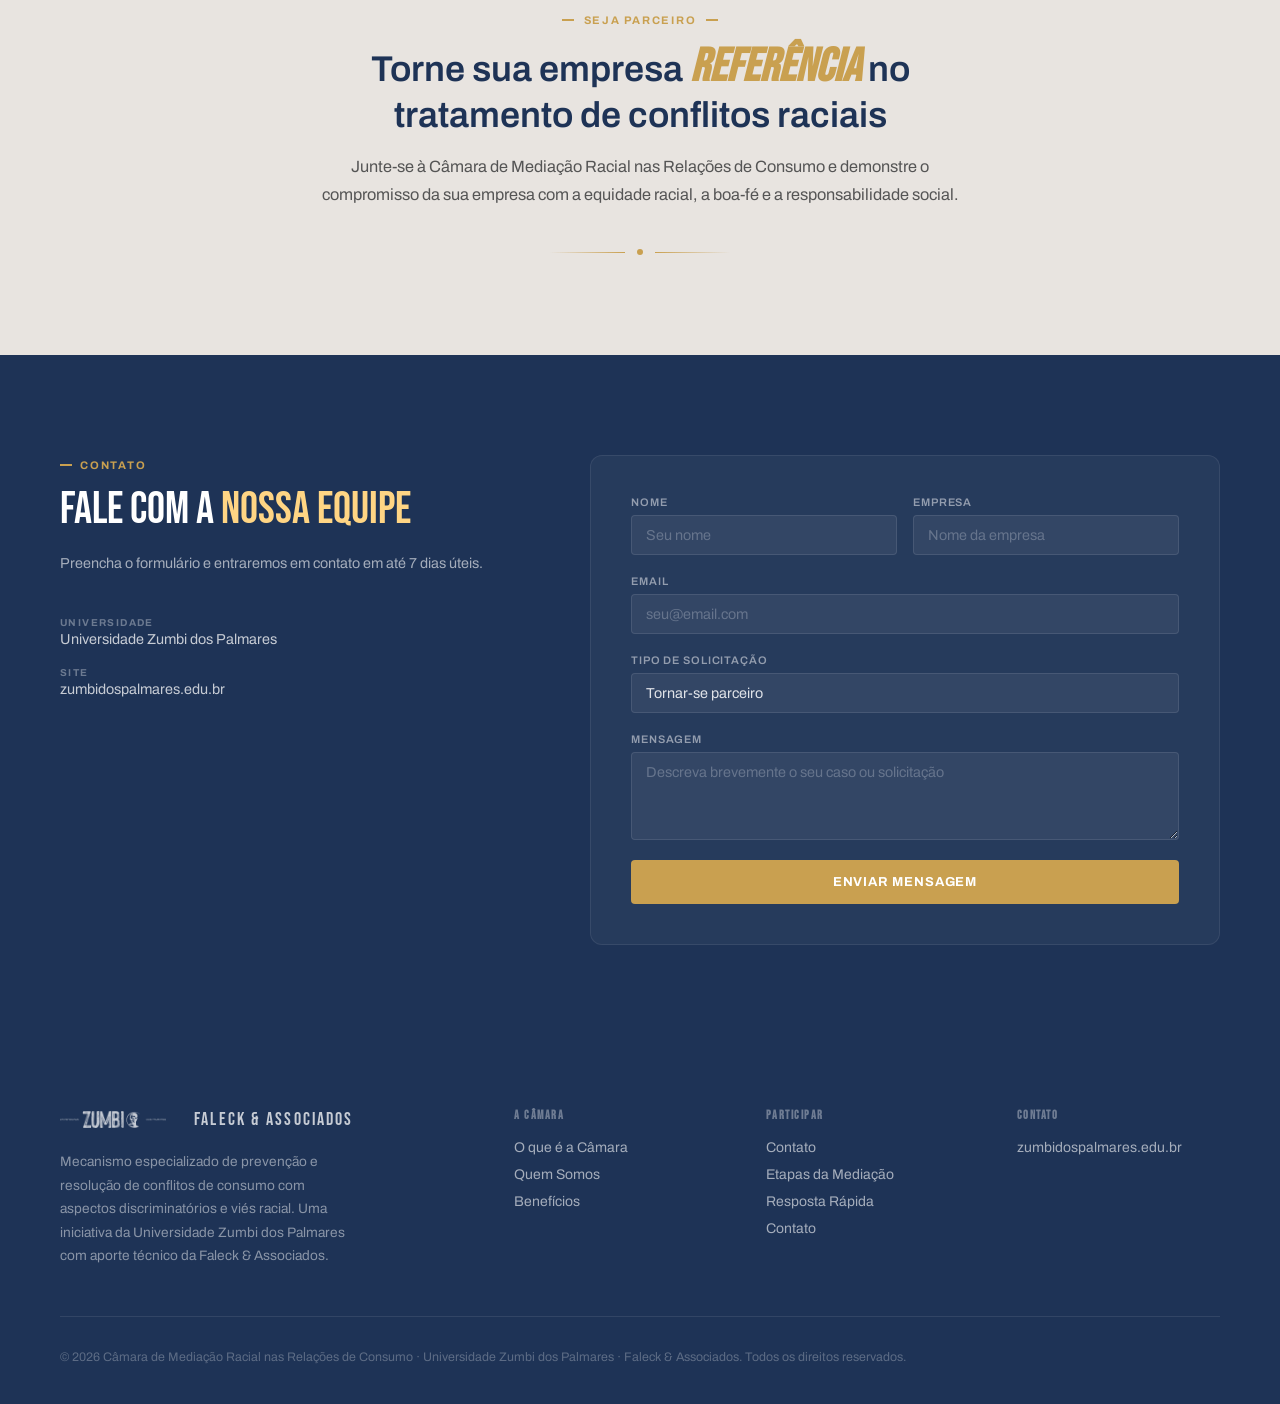
==== commit 4c3c0225: "Rename buttons to Manual Antirracista and link new PDFs" ====
--- a/index.html
+++ b/index.html
@@ -103,7 +103,7 @@
             </p>
             <div class="camara-buttons">
               <a
-                href="Livreto_Protocolo_Empresas_GRAFICA.pdf"
+                href="Manual Antirracista - Empresas.pdf"
                 target="_blank"
                 rel="noopener"
                 class="btn-regulamento"
@@ -121,11 +121,10 @@
                   />
                   <polyline points="14 2 14 8 20 8" />
                 </svg>
-                Acesse o Protocolo Antirracista no Consumo: um guia para
-                empresas
+                Acesse o Manual Antirracista no Consumo: um guia para empresas
               </a>
               <a
-                href="Livreto_Cartilha_Consumidor_GRAFICA.pdf"
+                href="Manual Antirracista - Consumidor.pdf"
                 target="_blank"
                 rel="noopener"
                 class="btn-regulamento"
@@ -143,7 +142,7 @@
                   />
                   <polyline points="14 2 14 8 20 8" />
                 </svg>
-                Acesse o Protocolo Antirracista no Consumo: um guia para o
+                Acesse o Manual Antirracista no Consumo: um guia para o
                 consumidor
               </a>
               <a
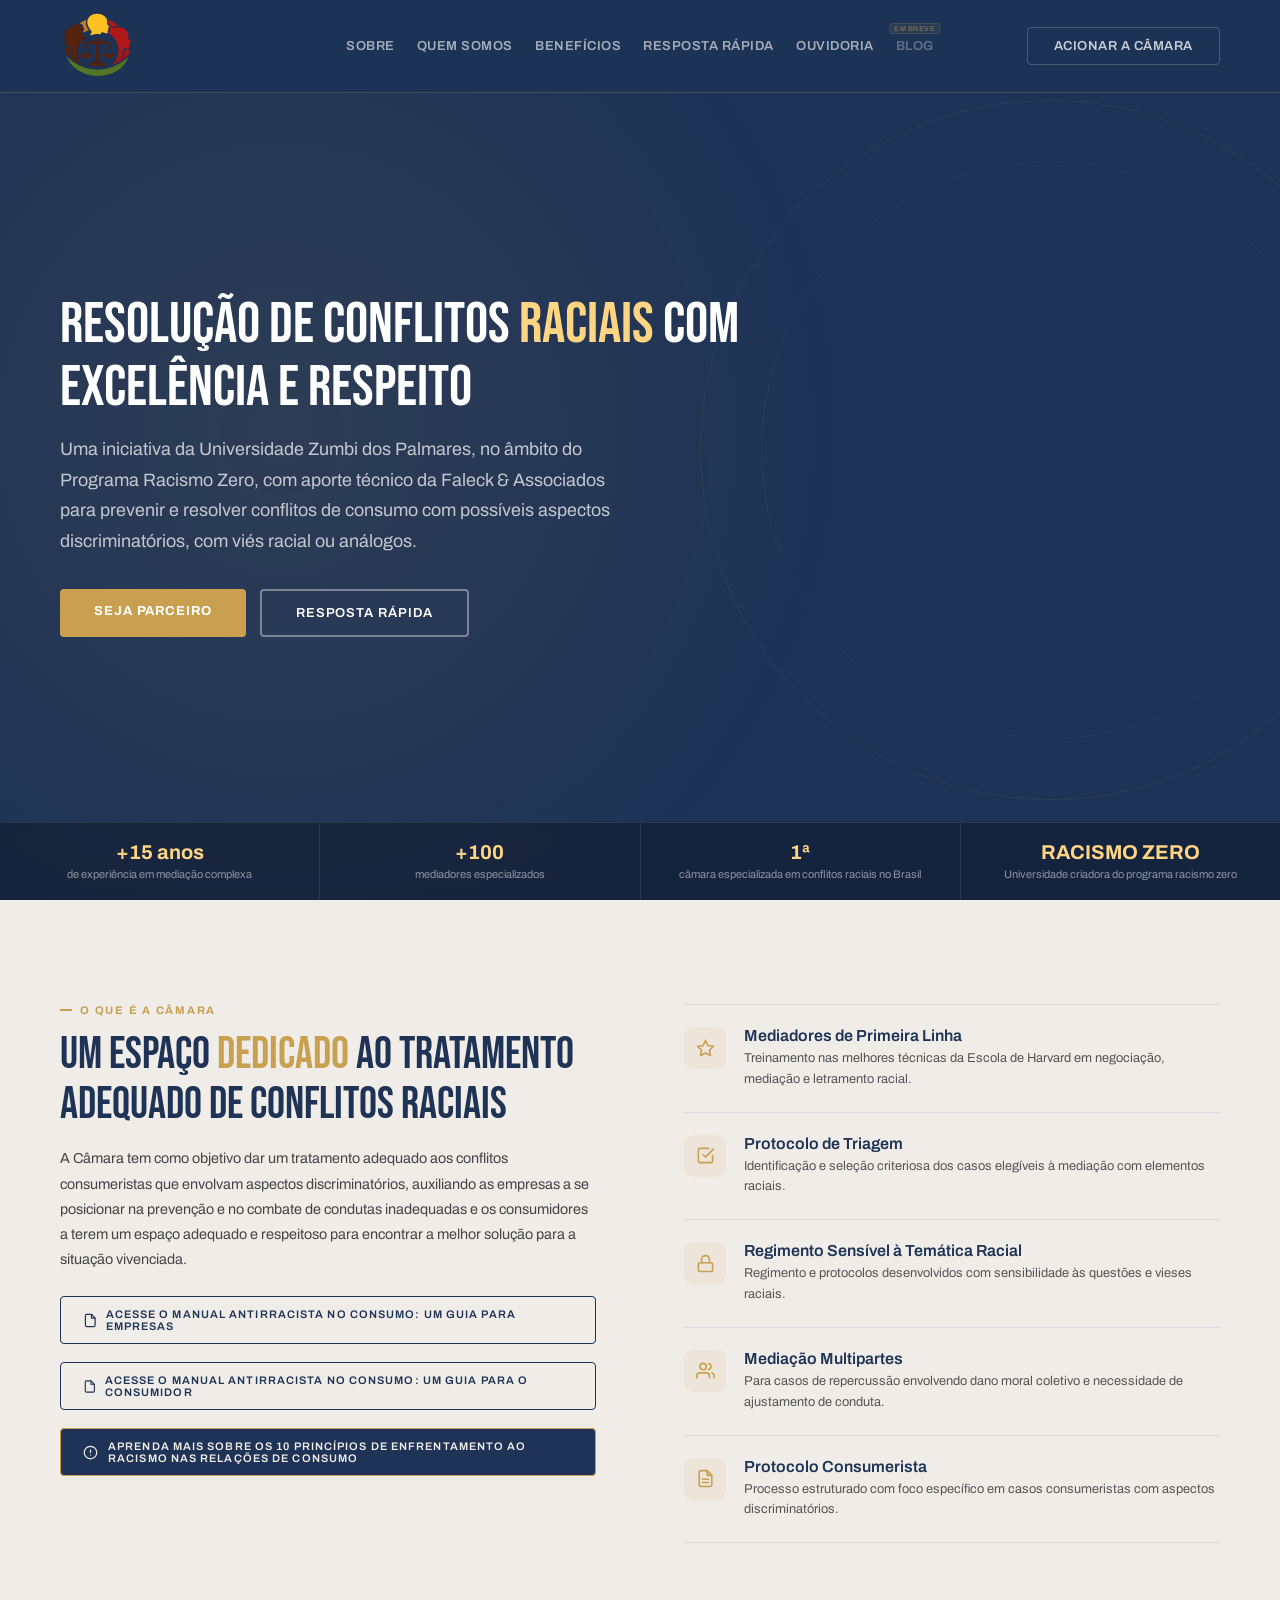
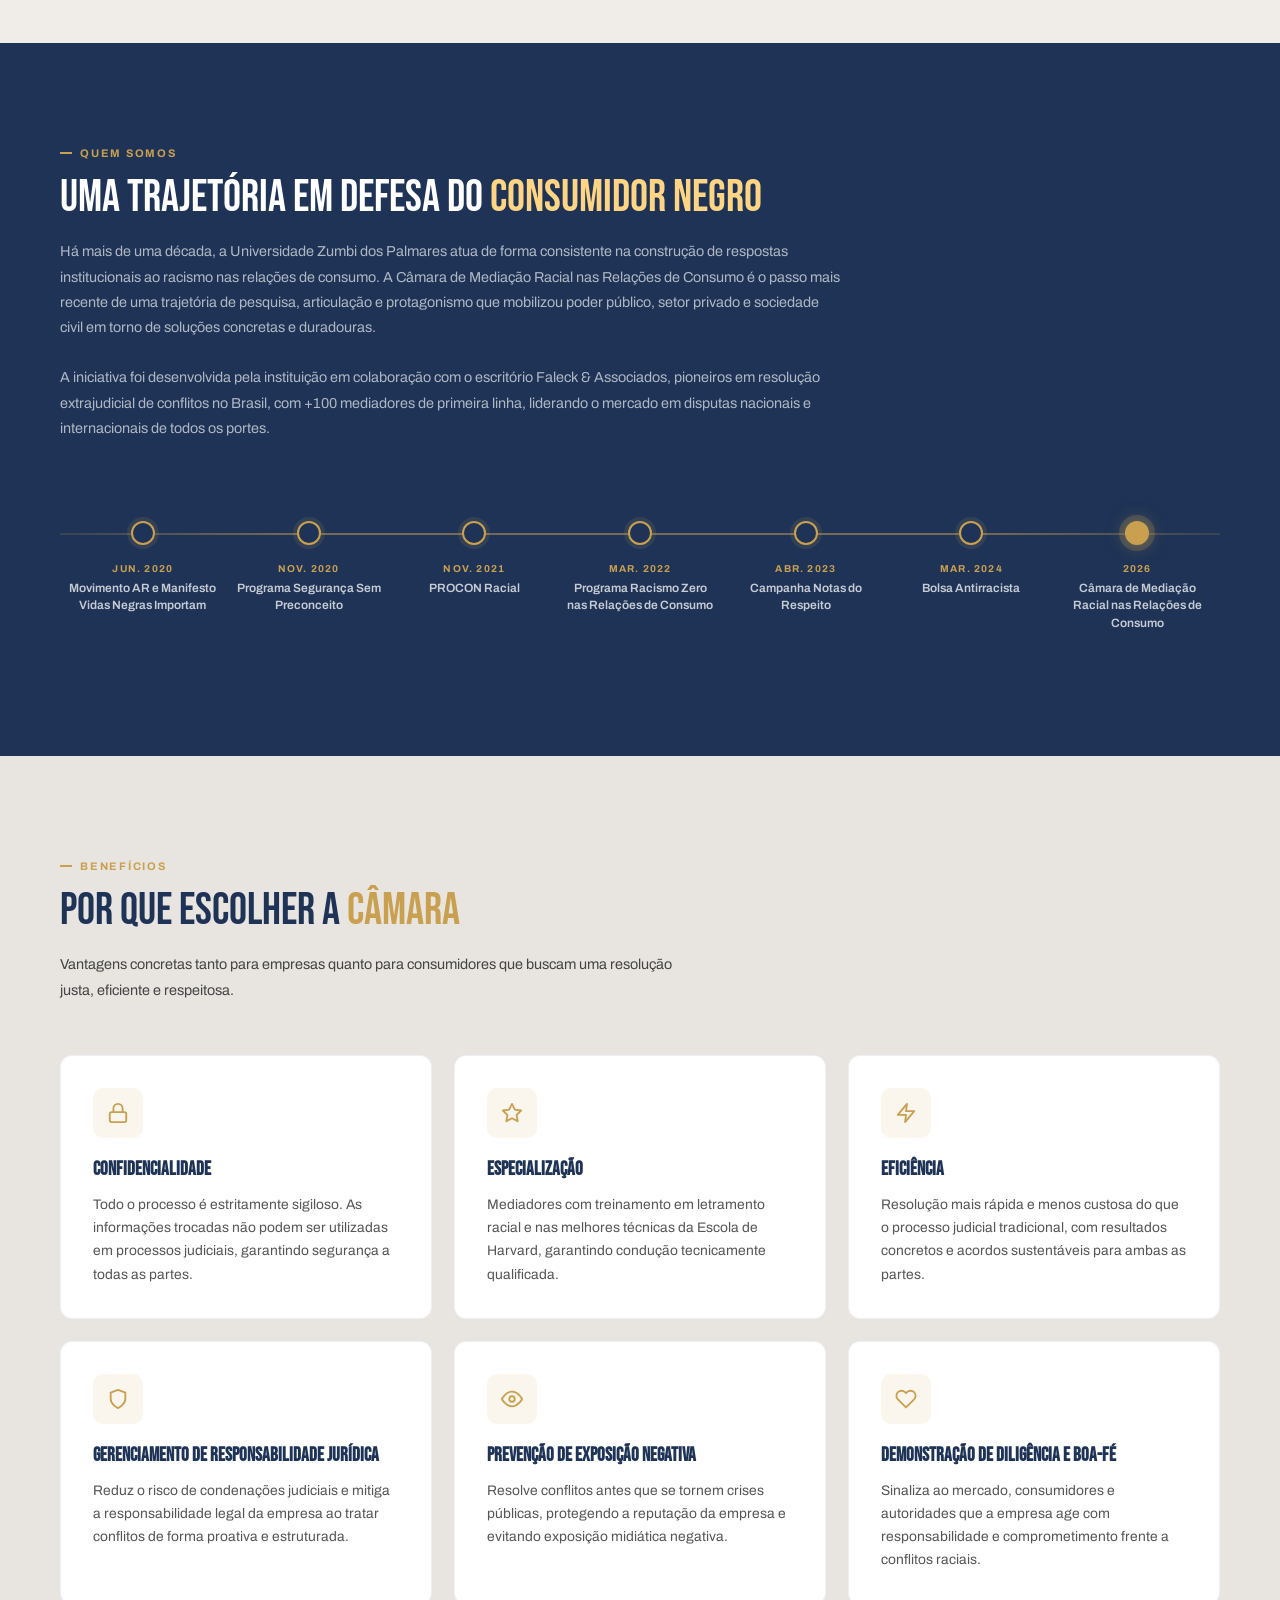
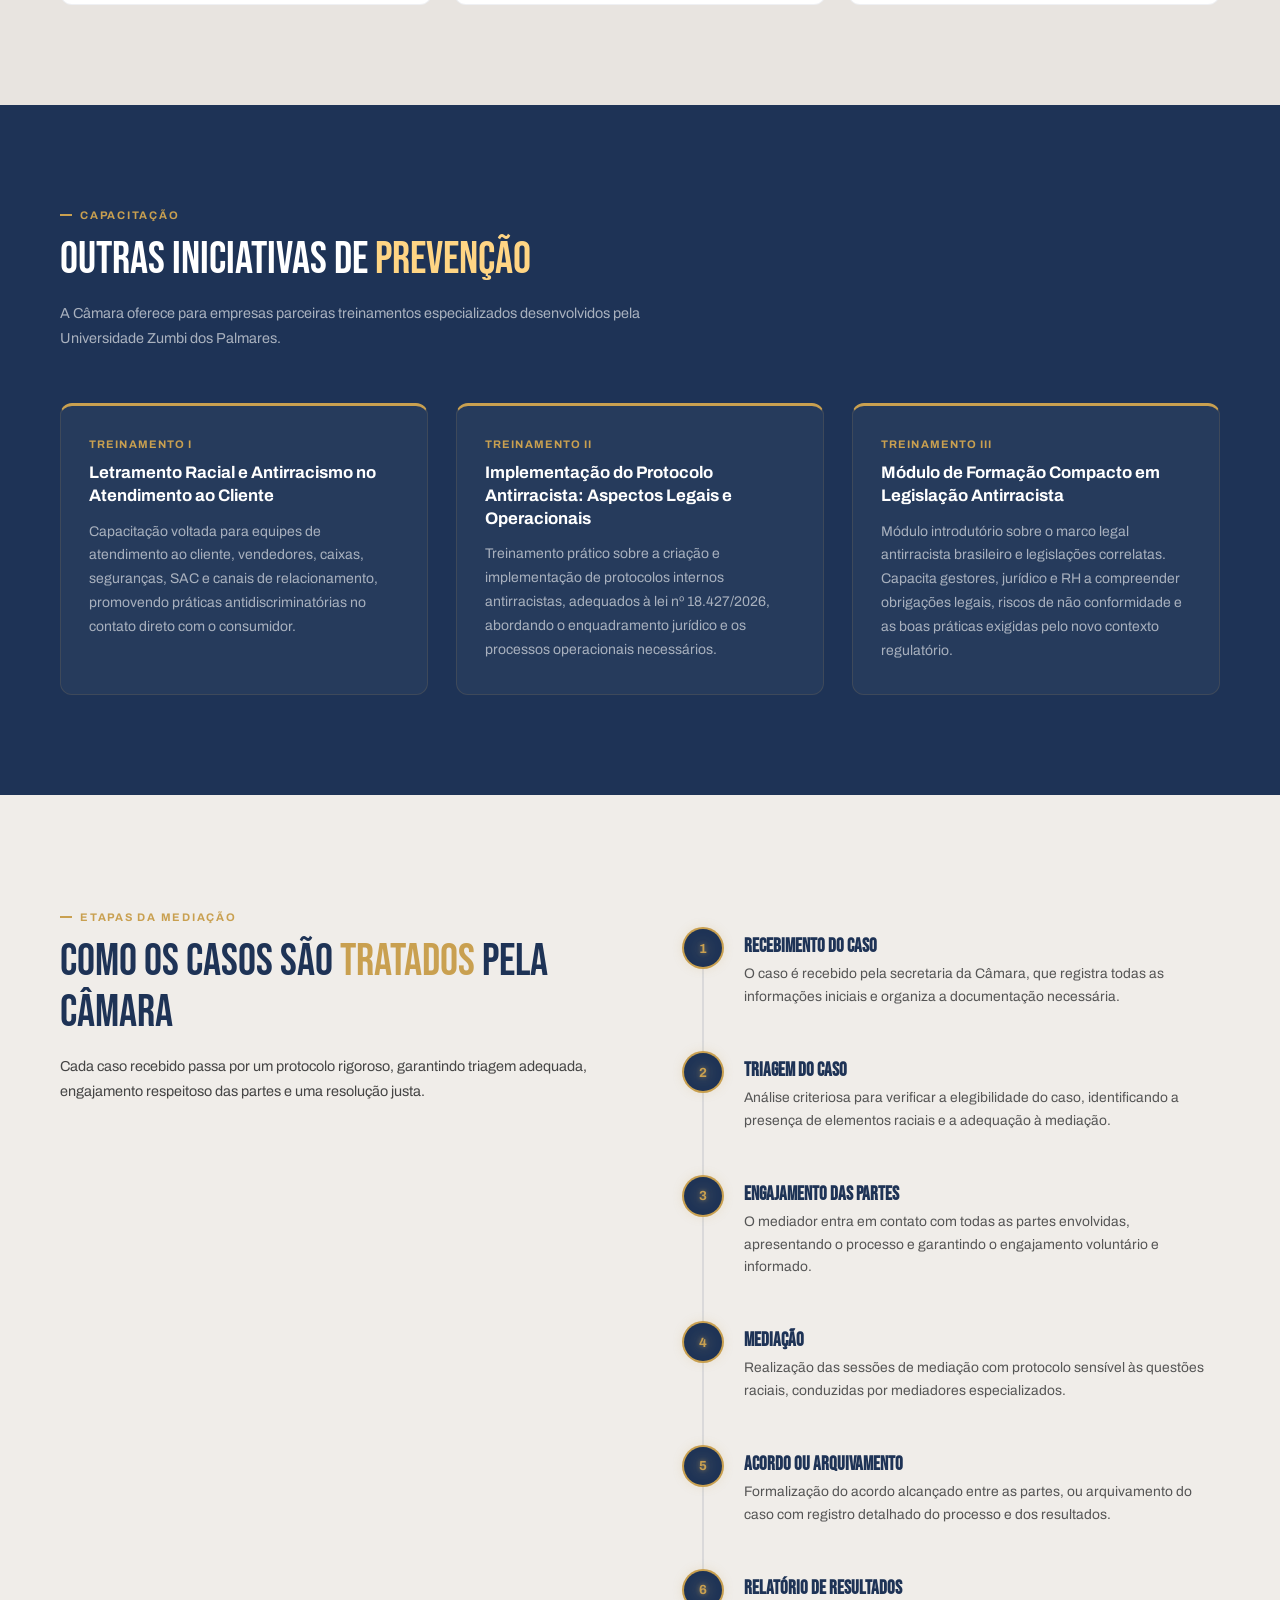
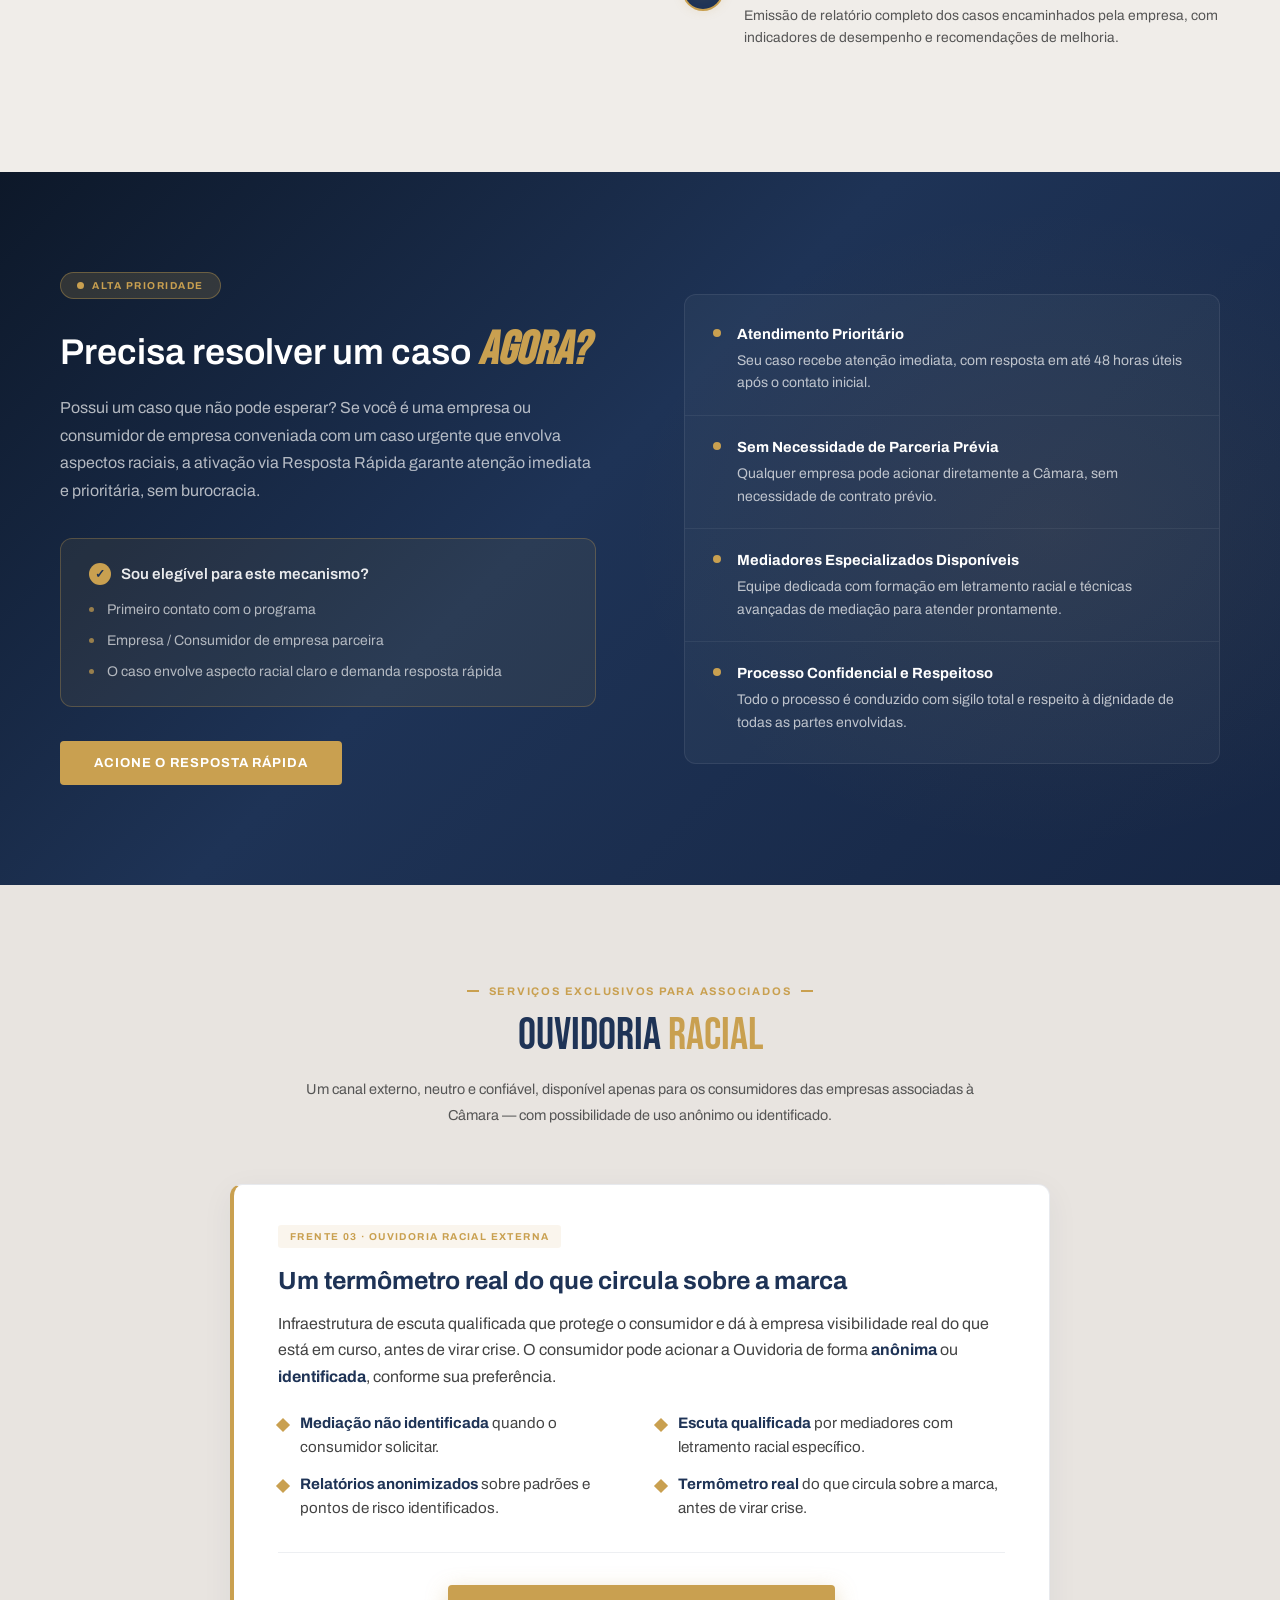
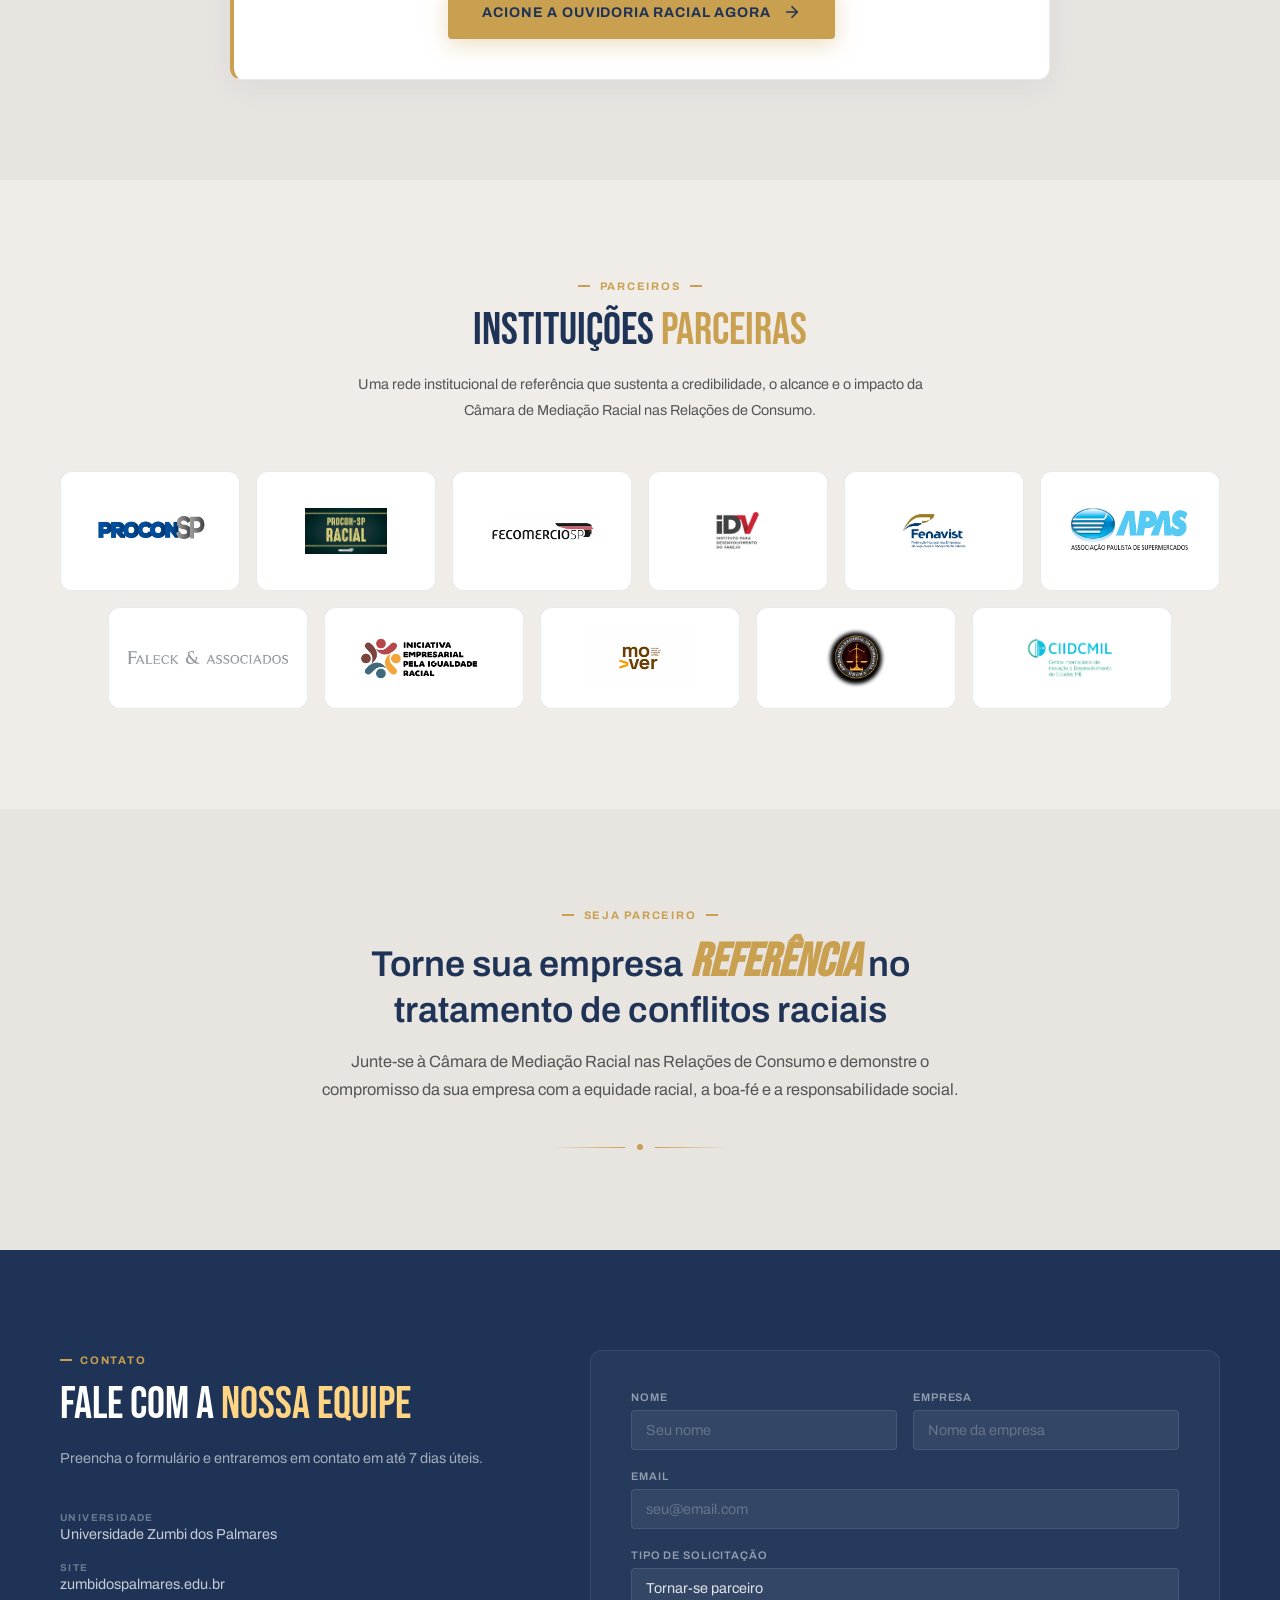
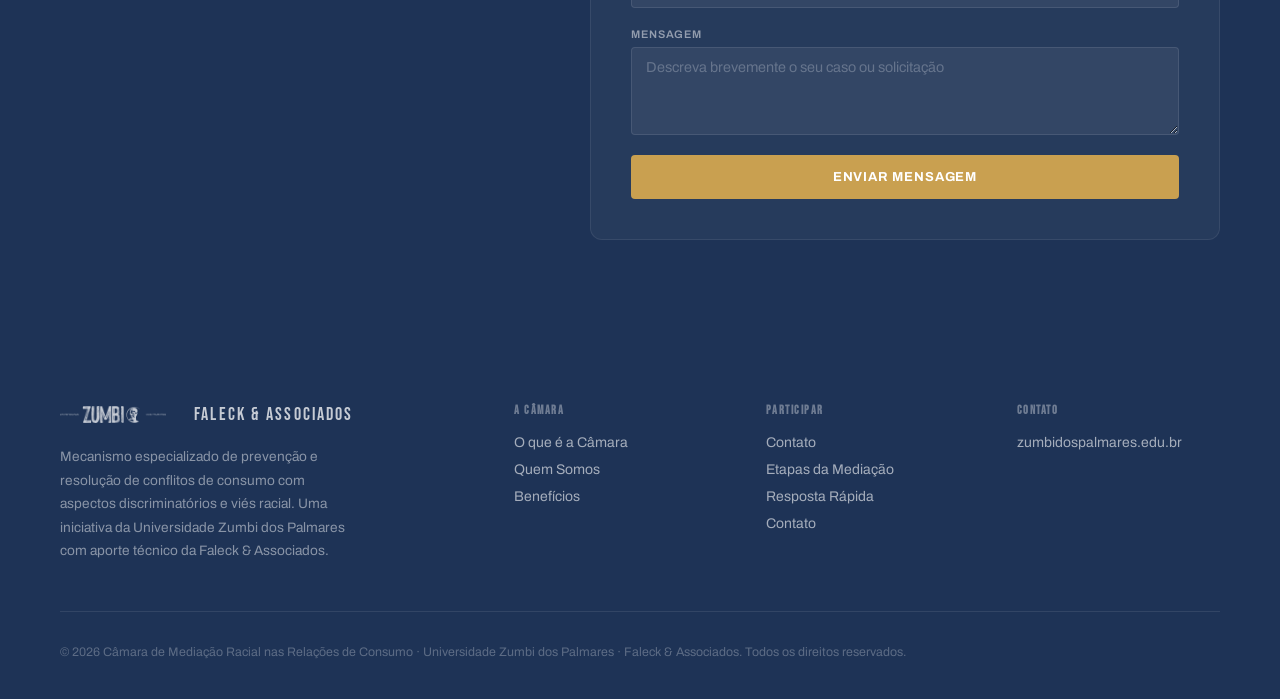
==== commit 783a2fd3: "Add Ouvidoria section and toolbar links" ====
--- a/index.html
+++ b/index.html
@@ -30,6 +30,9 @@
         <a href="#quem-somos" class="nav-link">Quem Somos</a>
         <a href="#beneficios" class="nav-link">Benefícios</a>
         <a href="#acionar" class="nav-link">Resposta Rápida</a>
+        <a href="#servicos-associados" class="nav-link">Ouvidoria</a>
+        <!-- TODO Phase 2: route to the firm's blog page once it exists -->
+        <a href="#" class="nav-link nav-link--coming-soon" aria-disabled="true">Blog</a>
       </div>
       <div style="display: flex; align-items: center; gap: 12px">
         <a href="#contato" class="nav-cta" data-servico="Parceria"
@@ -674,6 +677,79 @@
       </div>
     </section>
 
+    <!-- SERVIÇOS EXCLUSIVOS PARA ASSOCIADOS -->
+    <section class="servicos-associados" id="servicos-associados">
+      <div class="section-inner">
+        <div class="fade-up" style="text-align: center">
+          <span class="section-tag section-tag--centered"
+            ><span class="tag-dash-before"></span>Serviços exclusivos para associados</span
+          >
+          <h2 class="section-title" style="text-align: center">
+            Ouvidoria <em>Racial</em>
+          </h2>
+          <p
+            class="section-subtitle"
+            style="max-width: 720px; margin: 0 auto 0"
+          >
+            Um canal externo, neutro e confiável, disponível apenas para os
+            consumidores das empresas associadas à Câmara — com possibilidade
+            de uso anônimo ou identificado.
+          </p>
+        </div>
+
+        <div class="ouvidoria-card fade-up">
+          <span class="ouvidoria-tag">Frente 03 · Ouvidoria Racial Externa</span>
+          <h3 class="ouvidoria-title">
+            Um termômetro real do que circula sobre a marca
+          </h3>
+          <p class="ouvidoria-desc">
+            Infraestrutura de escuta qualificada que protege o consumidor e dá
+            à empresa visibilidade real do que está em curso, antes de virar
+            crise. O consumidor pode acionar a Ouvidoria de forma
+            <strong>anônima</strong> ou <strong>identificada</strong>, conforme
+            sua preferência.
+          </p>
+          <ul class="ouvidoria-features">
+            <li>
+              <strong>Mediação não identificada</strong> quando o consumidor
+              solicitar.
+            </li>
+            <li>
+              <strong>Escuta qualificada</strong> por mediadores com letramento
+              racial específico.
+            </li>
+            <li>
+              <strong>Relatórios anonimizados</strong> sobre padrões e pontos
+              de risco identificados.
+            </li>
+            <li>
+              <strong>Termômetro real</strong> do que circula sobre a marca,
+              antes de virar crise.
+            </li>
+          </ul>
+          <div class="ouvidoria-cta-wrap">
+            <!-- TODO Phase 2: replace placeholder href with route to the Ouvidoria form once it exists -->
+            <a href="#" class="btn-ouvidoria" aria-label="Acione a Ouvidoria Racial agora">
+              Acione a Ouvidoria Racial agora
+              <svg
+                viewBox="0 0 24 24"
+                width="18"
+                height="18"
+                fill="none"
+                stroke="currentColor"
+                stroke-width="2.2"
+                stroke-linecap="round"
+                stroke-linejoin="round"
+              >
+                <line x1="5" y1="12" x2="19" y2="12" />
+                <polyline points="12 5 19 12 12 19" />
+              </svg>
+            </a>
+          </div>
+        </div>
+      </div>
+    </section>
+
     <!-- INSTITUIÇÕES PARCEIRAS -->
     <section class="parceiros" id="parceiros">
       <div class="section-inner">
--- a/styles.css
+++ b/styles.css
@@ -77,7 +77,7 @@
       color: rgba(255,255,255,0.75);
       margin-top: 2px;
     }
-    @media (max-width: 760px) {
+    @media (max-width: 1280px) {
       .nav-logo-text { display: none; }
     }
 
@@ -106,7 +106,7 @@
     .nav-links {
       display: flex;
       align-items: center;
-      gap: 32px;
+      gap: 22px;
       position: absolute;
       left: 50%;
       transform: translateX(-50%);
@@ -1626,6 +1626,147 @@
       .timeline-hint { display: none; }
     }
 
+    /* ─── NAV: COMING SOON LINK ─── */
+    .nav-link--coming-soon {
+      opacity: 0.5;
+      cursor: not-allowed;
+      position: relative;
+    }
+    .nav-link--coming-soon:hover { color: rgba(255,255,255,0.6); }
+    .nav-link--coming-soon::after {
+      content: 'em breve';
+      position: absolute;
+      top: -16px;
+      left: 50%;
+      transform: translateX(-50%);
+      font-size: 7px;
+      font-weight: 700;
+      letter-spacing: 0.08em;
+      text-transform: uppercase;
+      color: var(--laranja);
+      background: rgba(201,160,80,0.15);
+      border: 1px solid rgba(201,160,80,0.4);
+      border-radius: 3px;
+      padding: 1px 4px;
+      white-space: nowrap;
+      pointer-events: none;
+    }
+
+    /* ─── SERVIÇOS ASSOCIADOS ─── */
+    .servicos-associados {
+      background: var(--cinza-claro);
+    }
+    .servicos-associados .section-title { color: var(--marrom); }
+    .servicos-associados .section-subtitle { color: #555; }
+
+    .ouvidoria-card {
+      max-width: 820px;
+      margin: 56px auto 0;
+      background: #fff;
+      border: 1px solid rgba(30,51,86,0.1);
+      border-left: 4px solid var(--laranja);
+      border-radius: var(--radius);
+      padding: 40px 44px;
+      box-shadow: 0 8px 32px rgba(30,51,86,0.06);
+    }
+    .ouvidoria-tag {
+      display: inline-block;
+      font-family: 'Archivo', 'Barlow', sans-serif;
+      font-size: 10px;
+      font-weight: 700;
+      letter-spacing: 0.14em;
+      text-transform: uppercase;
+      color: var(--laranja);
+      background: rgba(201,160,80,0.1);
+      padding: 6px 12px;
+      border-radius: 3px;
+      margin-bottom: 18px;
+    }
+    .ouvidoria-title {
+      font-family: 'Archivo', 'Barlow', sans-serif;
+      font-weight: 700;
+      font-size: clamp(1.25rem, 2vw, 1.55rem);
+      line-height: 1.25;
+      color: var(--marrom);
+      margin-bottom: 14px;
+    }
+    .ouvidoria-desc {
+      font-size: 1rem;
+      line-height: 1.65;
+      color: #444;
+      margin-bottom: 22px;
+    }
+    .ouvidoria-desc strong { color: var(--marrom); }
+    .ouvidoria-features {
+      list-style: none;
+      padding: 0;
+      margin: 0 0 32px;
+      display: grid;
+      grid-template-columns: 1fr 1fr;
+      gap: 14px 28px;
+    }
+    .ouvidoria-features li {
+      position: relative;
+      padding-left: 22px;
+      font-size: 0.95rem;
+      line-height: 1.55;
+      color: #444;
+    }
+    .ouvidoria-features li::before {
+      content: '';
+      position: absolute;
+      left: 0;
+      top: 8px;
+      width: 10px;
+      height: 10px;
+      background: var(--laranja);
+      transform: rotate(45deg);
+    }
+    .ouvidoria-features li strong { color: var(--marrom); }
+
+    .ouvidoria-cta-wrap {
+      display: flex;
+      justify-content: center;
+      padding-top: 8px;
+      border-top: 1px solid rgba(30,51,86,0.08);
+    }
+    .btn-ouvidoria {
+      display: inline-flex;
+      align-items: center;
+      gap: 12px;
+      margin-top: 24px;
+      background: var(--laranja);
+      color: var(--marrom);
+      font-family: 'Archivo', 'Barlow', sans-serif;
+      font-weight: 700;
+      font-size: 14px;
+      letter-spacing: 0.06em;
+      text-transform: uppercase;
+      padding: 18px 34px;
+      border-radius: 4px;
+      text-decoration: none;
+      box-shadow: 0 6px 22px rgba(201,160,80,0.35);
+      transition: background 0.22s, color 0.22s, transform 0.22s, box-shadow 0.22s;
+    }
+    .btn-ouvidoria:hover {
+      background: var(--marrom);
+      color: #FFD584;
+      transform: translateY(-2px);
+      box-shadow: 0 10px 28px rgba(30,51,86,0.25);
+    }
+    .btn-ouvidoria svg { transition: transform 0.22s; }
+    .btn-ouvidoria:hover svg { transform: translateX(3px); }
+
+    /* ─── RESPONSIVE: SERVIÇOS ASSOCIADOS ─── */
+    @media (max-width: 760px) {
+      .ouvidoria-card { padding: 28px 22px; margin-top: 40px; }
+      .ouvidoria-features { grid-template-columns: 1fr; gap: 12px; }
+      .btn-ouvidoria { font-size: 12px; padding: 15px 24px; width: 100%; justify-content: center; }
+    }
+    @media (max-width: 580px) {
+      .nav-link--coming-soon::after { display: none; }
+    }
+
     /* ─── RESPONSIVE: PARCEIROS ─── */
     @media (max-width: 960px) {
       .parceiros-row { gap: 12px; }
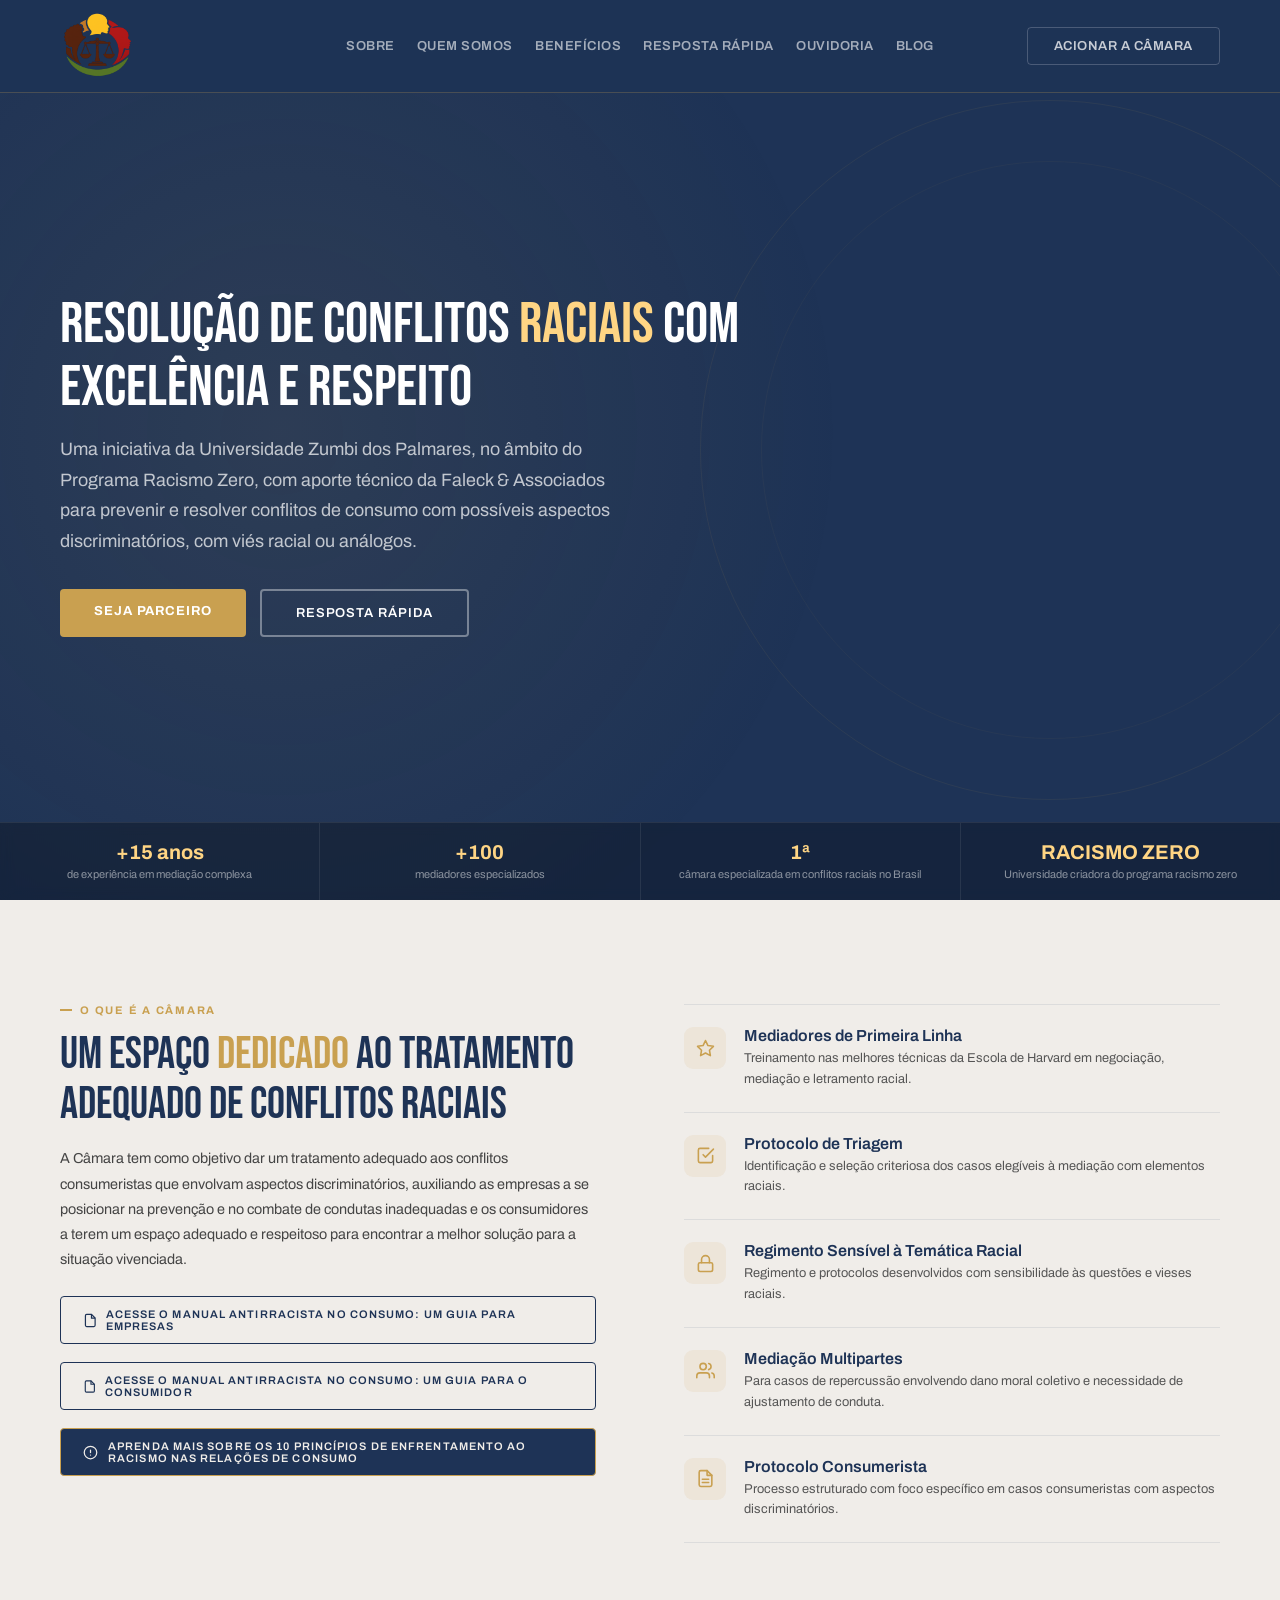
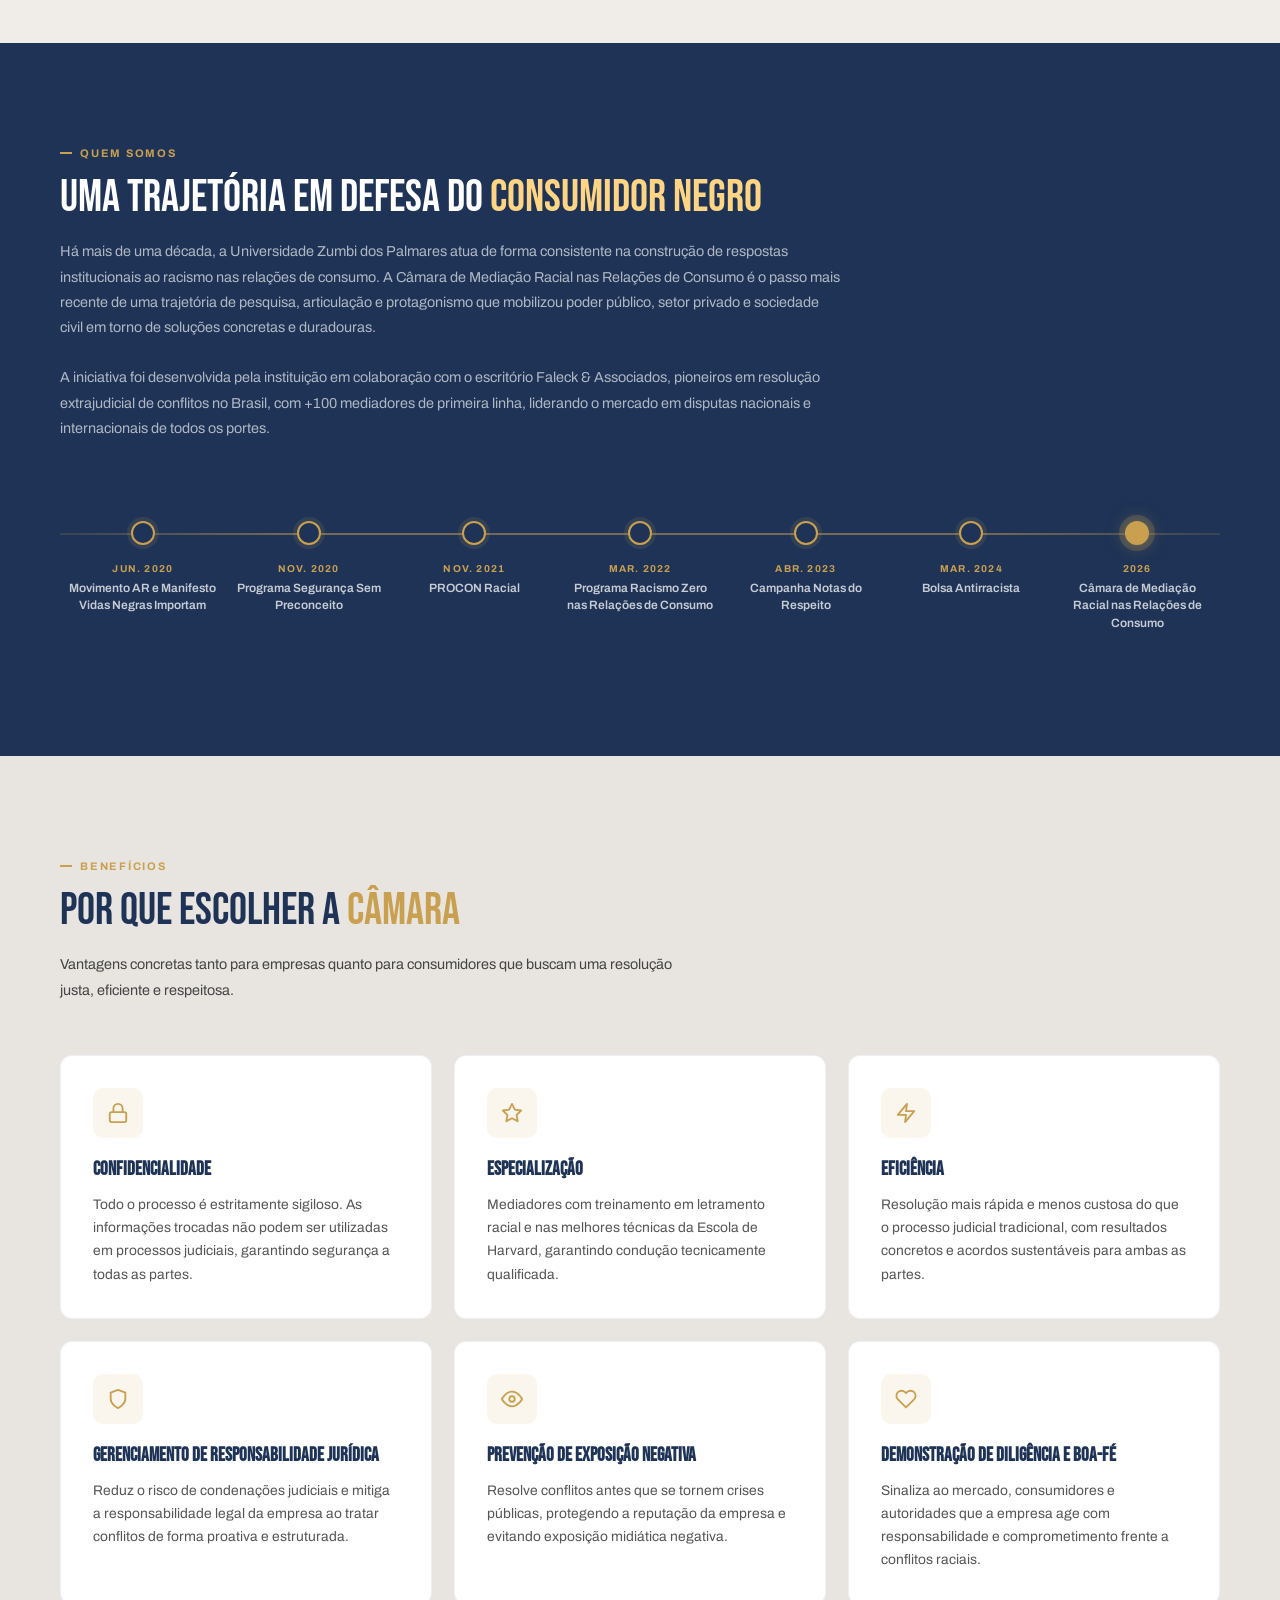
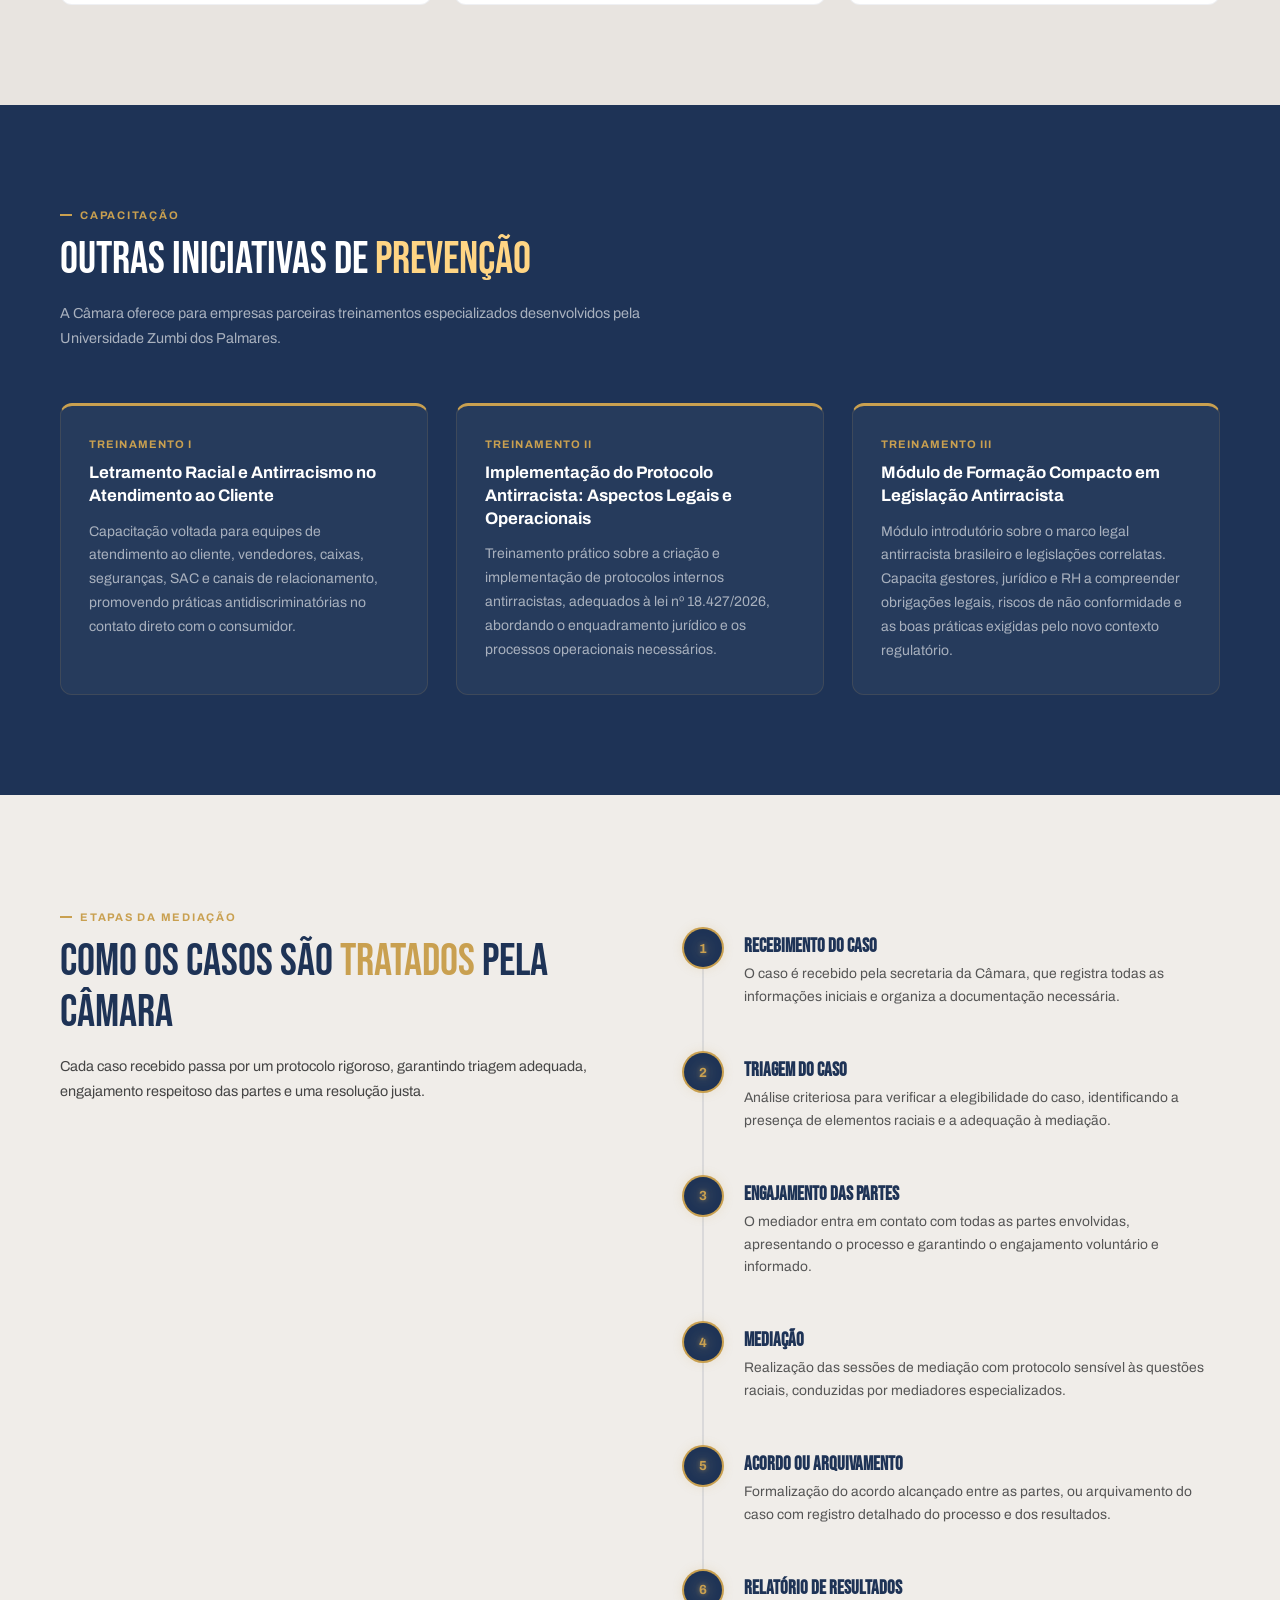
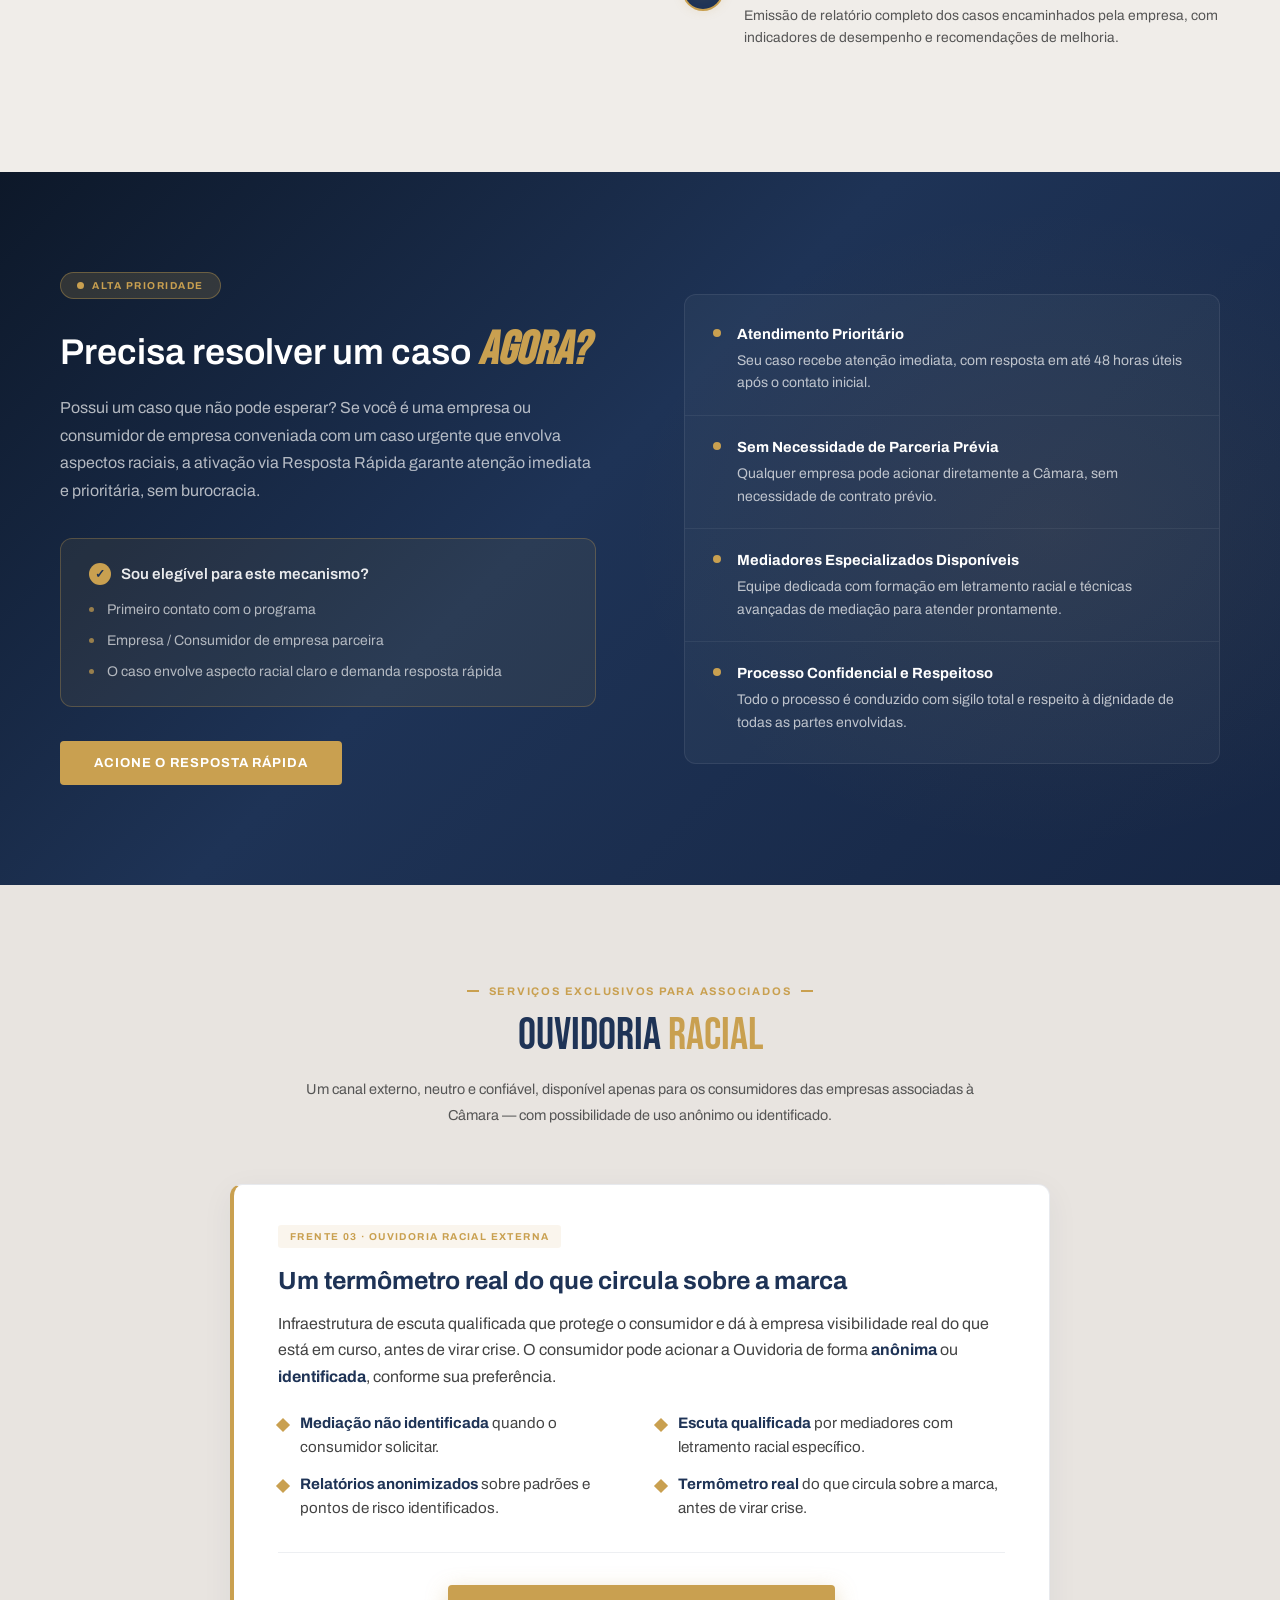
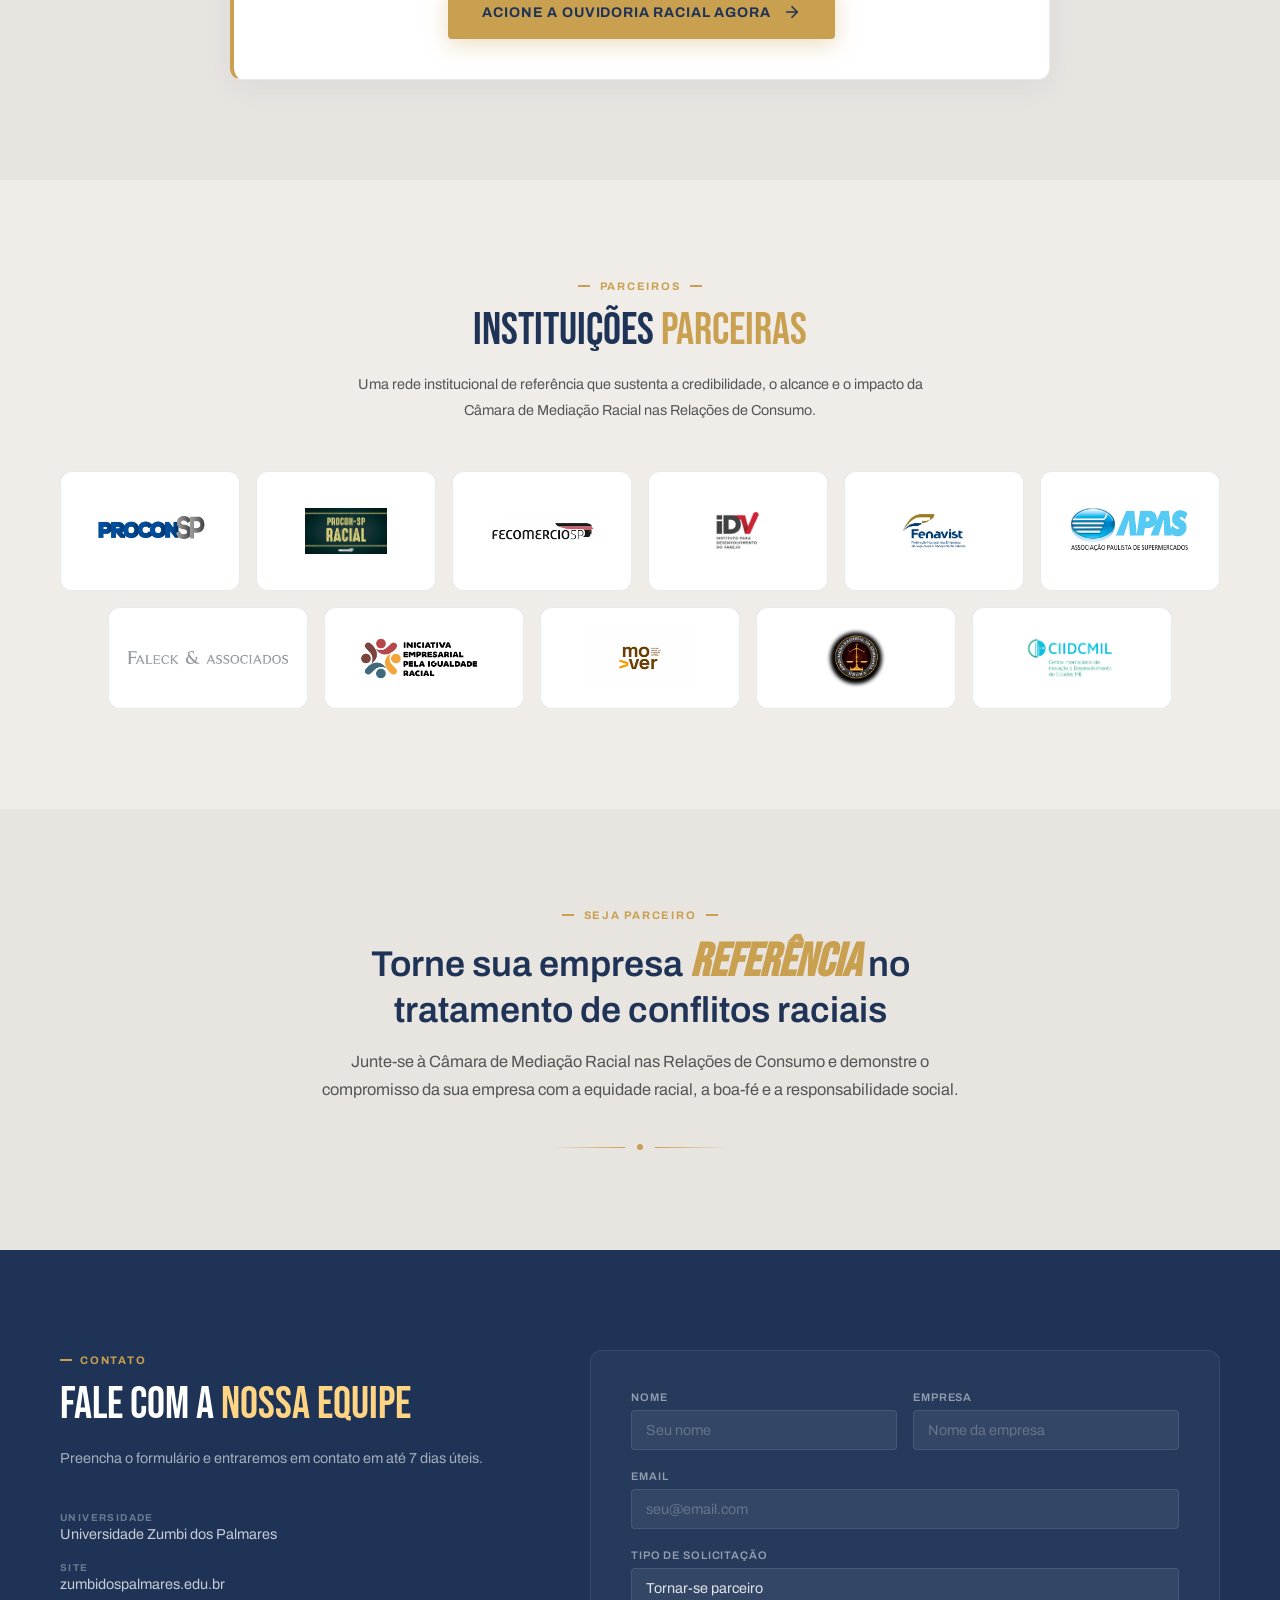
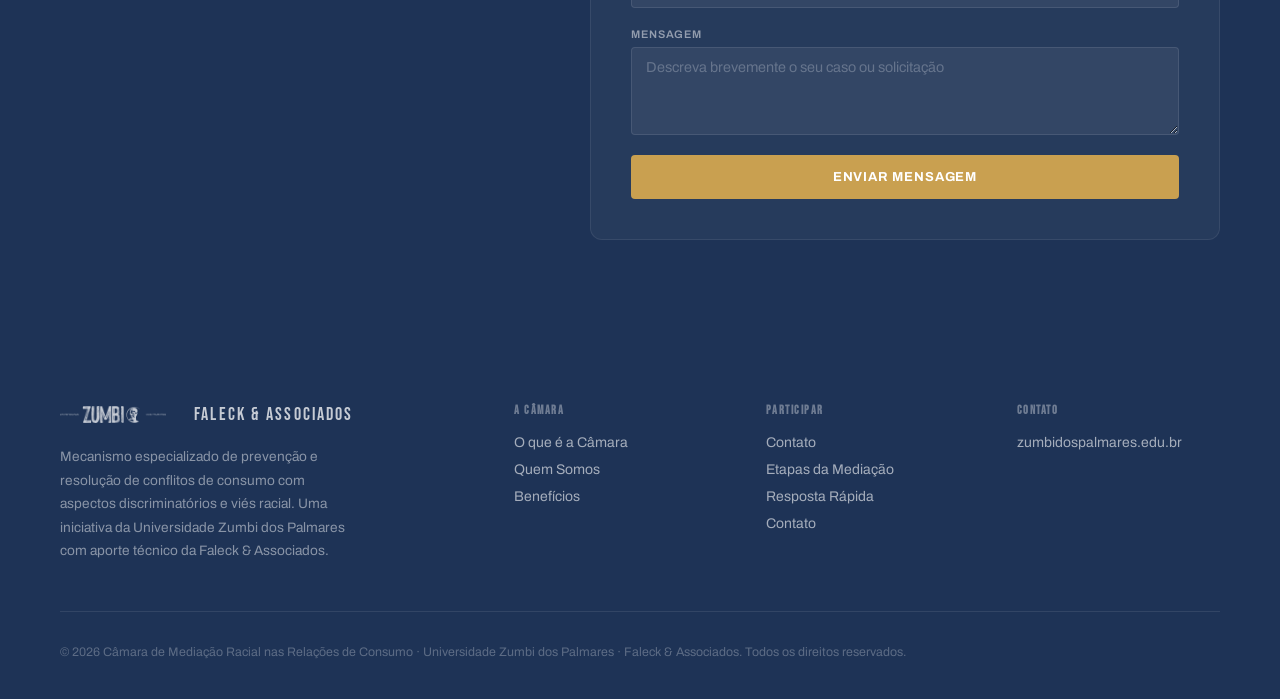
==== commit 579f32c7: "Add blog and wire up nav link Integrates the blog directly into the site at /blog/ instead of a sepa" ====
--- a/index.html
+++ b/index.html
@@ -31,8 +31,7 @@
         <a href="#beneficios" class="nav-link">Benefícios</a>
         <a href="#acionar" class="nav-link">Resposta Rápida</a>
         <a href="#servicos-associados" class="nav-link">Ouvidoria</a>
-        <!-- TODO Phase 2: route to the firm's blog page once it exists -->
-        <a href="#" class="nav-link nav-link--coming-soon" aria-disabled="true">Blog</a>
+        <a href="/blog/" class="nav-link">Blog</a>
       </div>
       <div style="display: flex; align-items: center; gap: 12px">
         <a href="#contato" class="nav-cta" data-servico="Parceria"
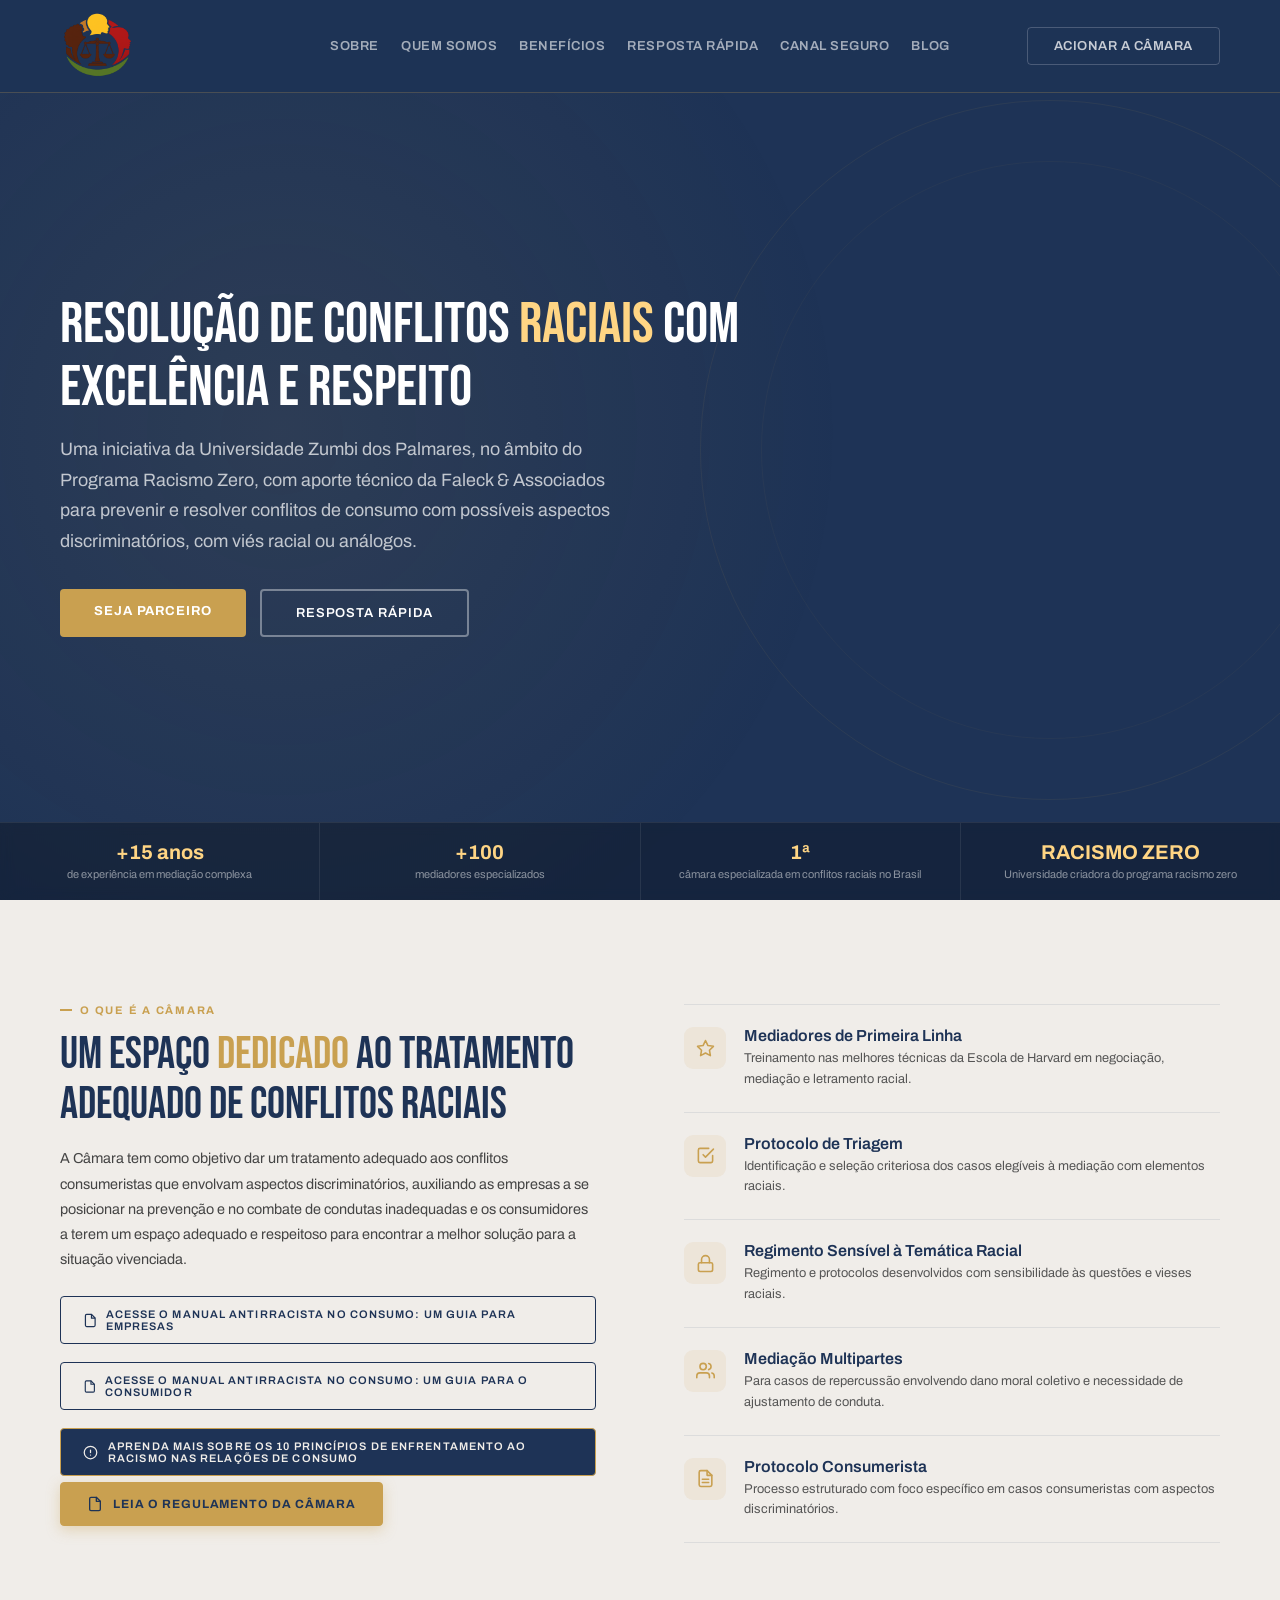
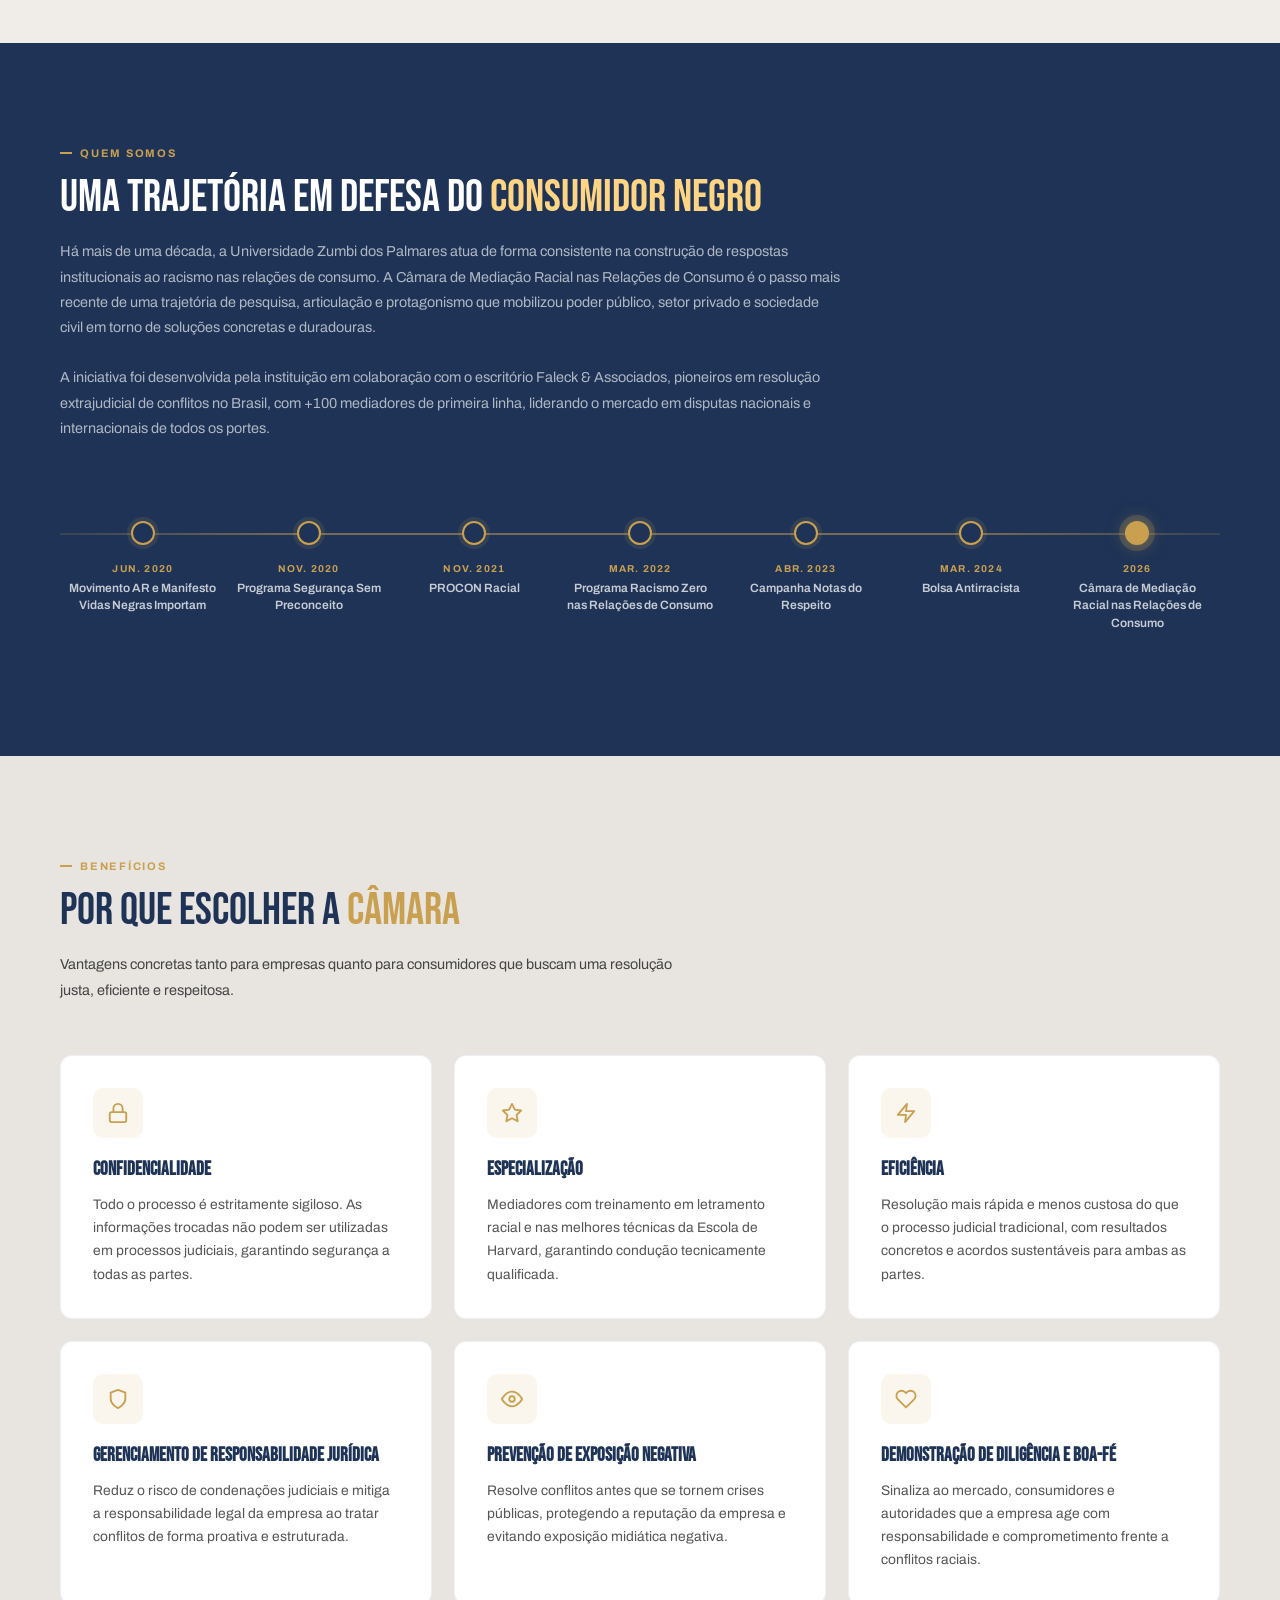
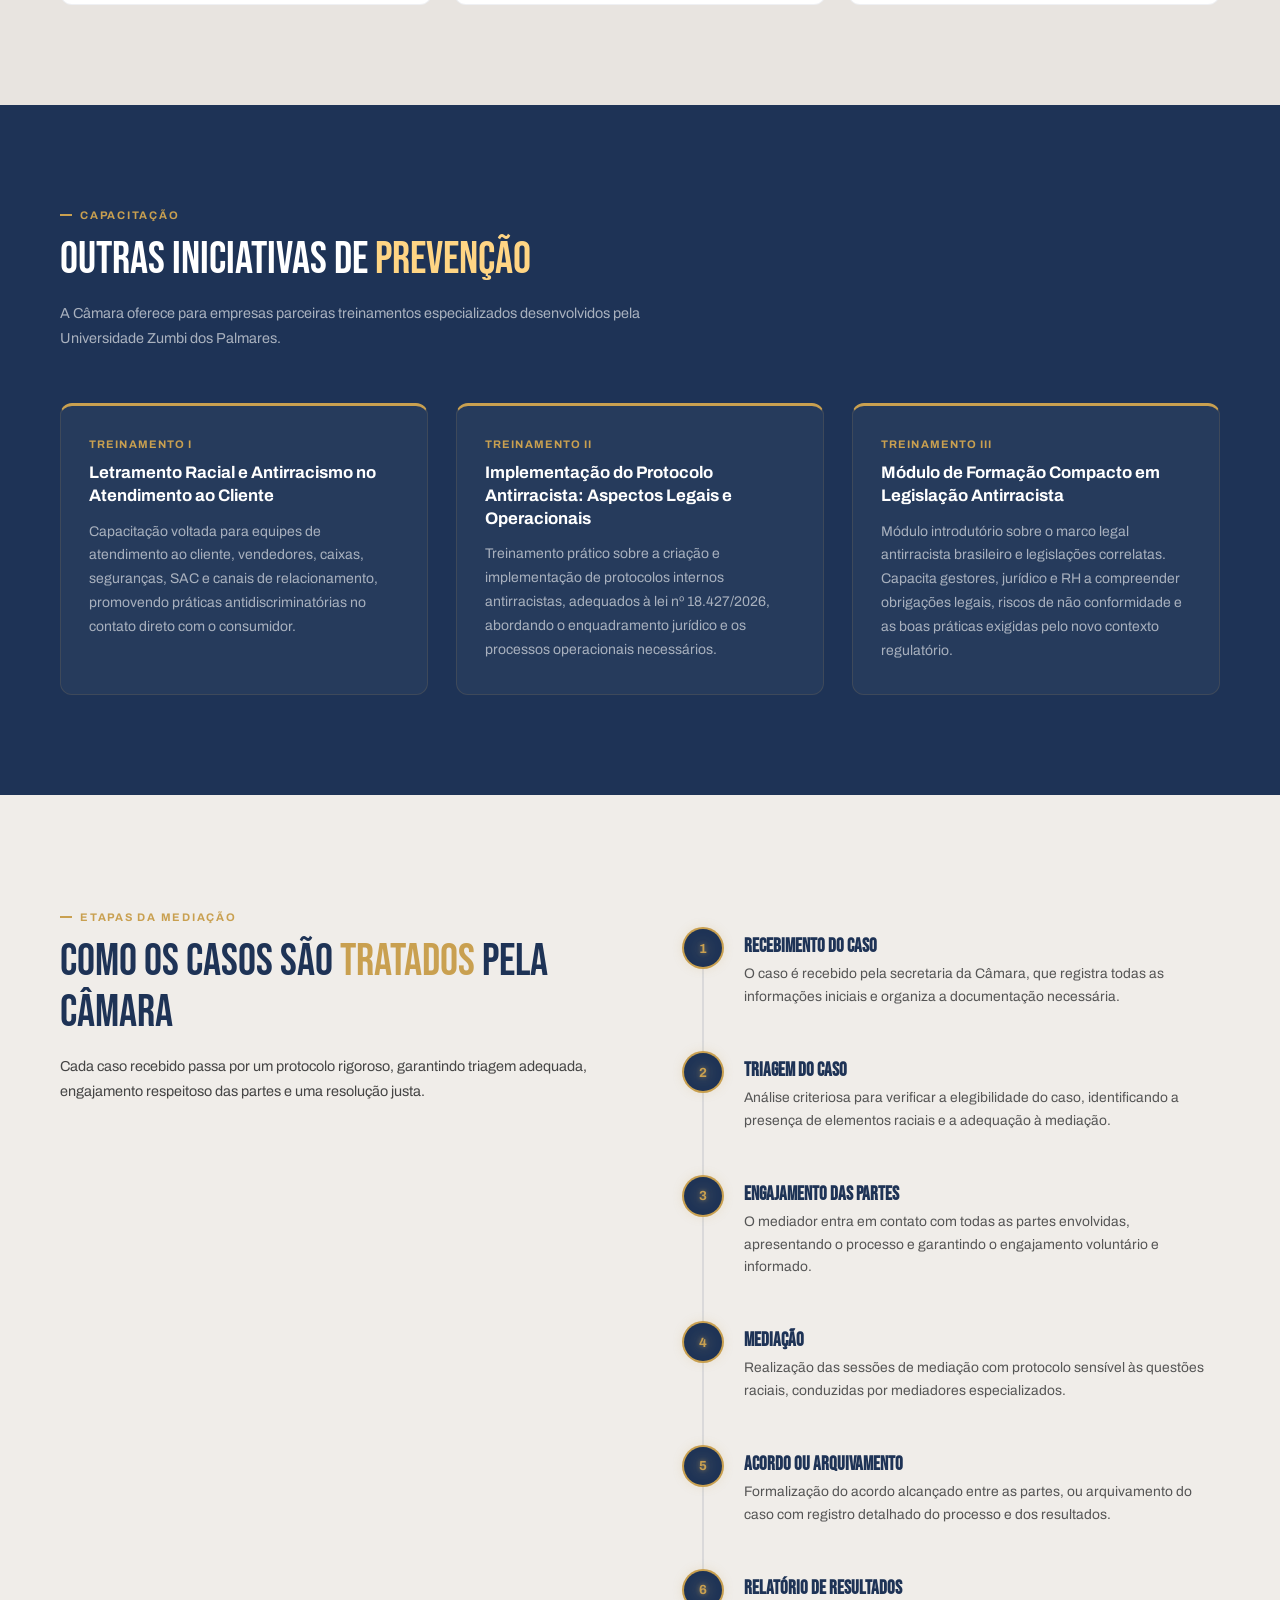
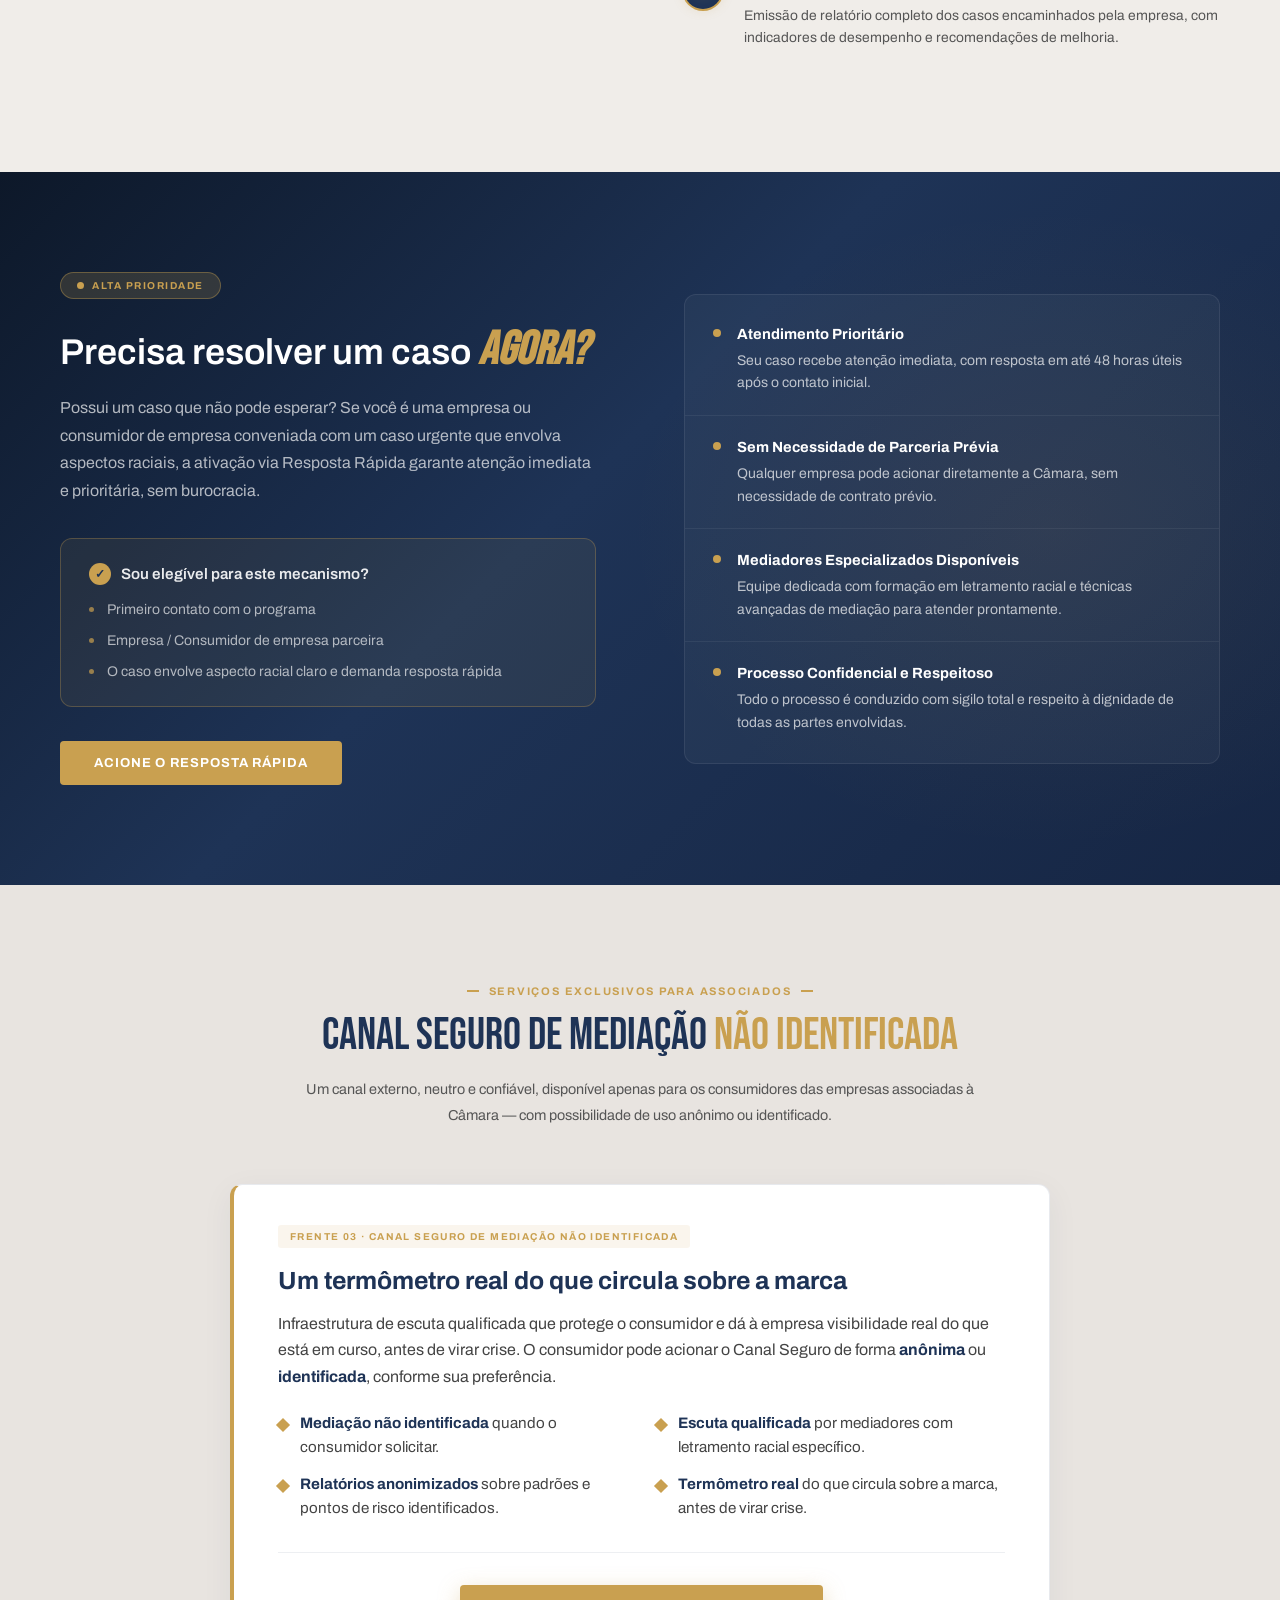
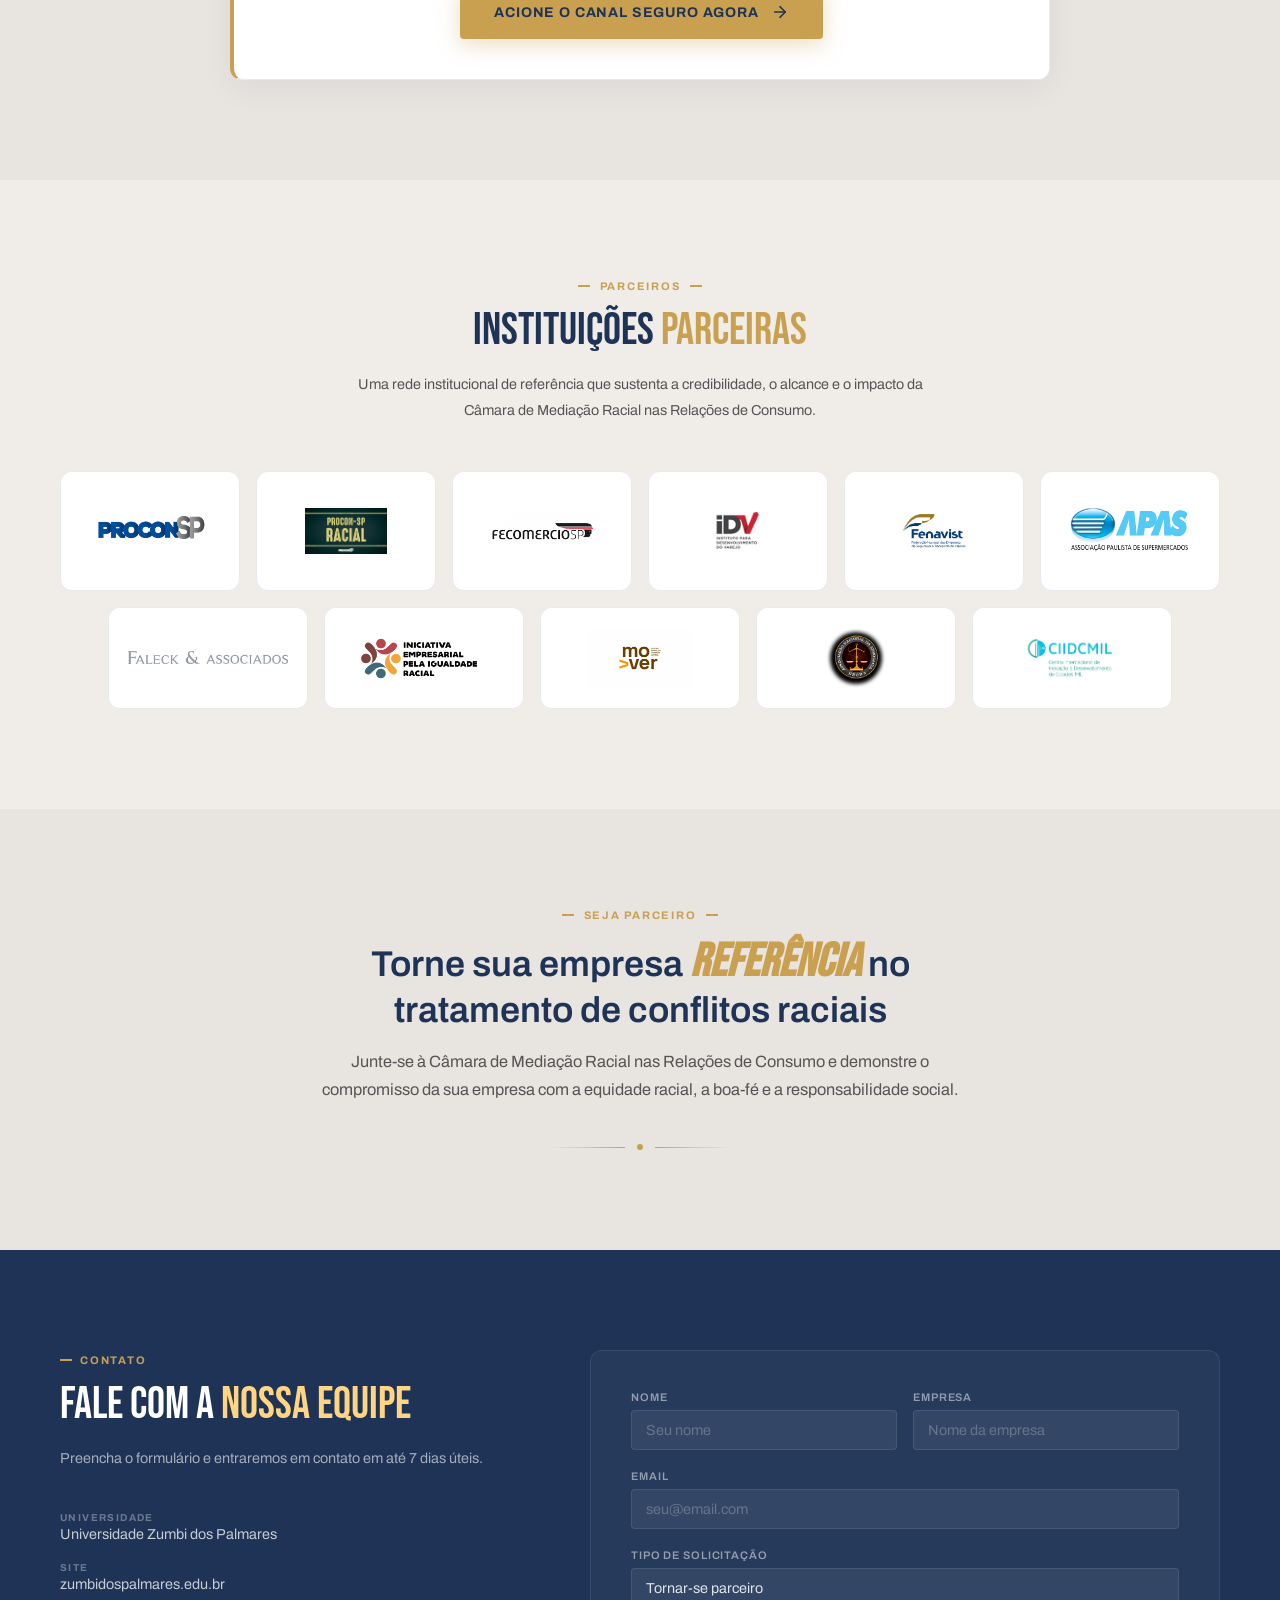
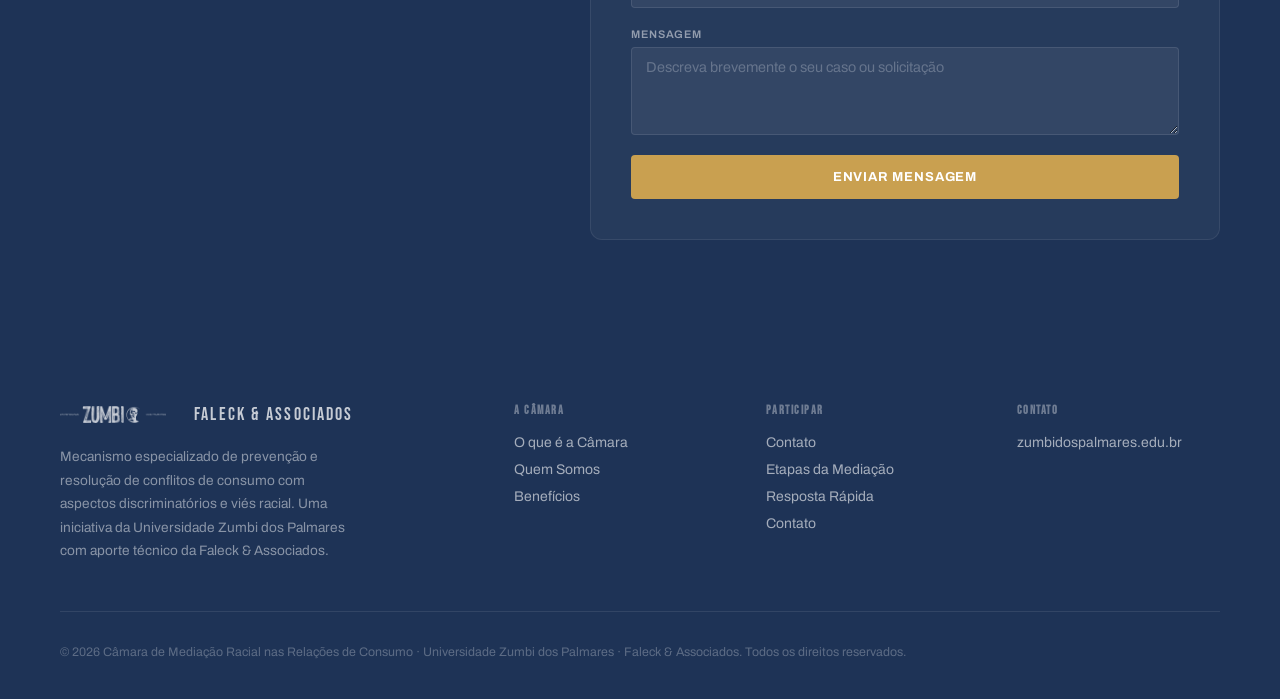
==== commit 76e2fd59: "Rename Ouvidoria to Canal Seguro, add Regulamento button and article - Rename Ouvidoria to Canal Seg" ====
--- a/index.html
+++ b/index.html
@@ -30,7 +30,7 @@
         <a href="#quem-somos" class="nav-link">Quem Somos</a>
         <a href="#beneficios" class="nav-link">Benefícios</a>
         <a href="#acionar" class="nav-link">Resposta Rápida</a>
-        <a href="#servicos-associados" class="nav-link">Ouvidoria</a>
+        <a href="#servicos-associados" class="nav-link">Canal Seguro</a>
         <a href="/blog/" class="nav-link">Blog</a>
       </div>
       <div style="display: flex; align-items: center; gap: 12px">
@@ -161,6 +161,25 @@
                 Aprenda mais sobre os 10 princípios de enfrentamento ao racismo
                 nas relações de consumo
               </a>
+              <a
+                href="Regulamento da Camara.pdf"
+                target="_blank"
+                rel="noopener"
+                class="btn-regulamento-oficial"
+              >
+                <svg
+                  viewBox="0 0 24 24"
+                  fill="none"
+                  stroke="currentColor"
+                  stroke-width="2"
+                >
+                  <path
+                    d="M14 2H6a2 2 0 00-2 2v16a2 2 0 002 2h12a2 2 0 002-2V8z"
+                  />
+                  <polyline points="14 2 14 8 20 8" />
+                </svg>
+                Leia o Regulamento da Câmara
+              </a>
             </div>
           </div>
           <div class="fade-up">
@@ -684,7 +703,7 @@
             ><span class="tag-dash-before"></span>Serviços exclusivos para associados</span
           >
           <h2 class="section-title" style="text-align: center">
-            Ouvidoria <em>Racial</em>
+            Canal Seguro de Mediação <em>Não Identificada</em>
           </h2>
           <p
             class="section-subtitle"
@@ -697,14 +716,14 @@
         </div>
 
         <div class="ouvidoria-card fade-up">
-          <span class="ouvidoria-tag">Frente 03 · Ouvidoria Racial Externa</span>
+          <span class="ouvidoria-tag">Frente 03 · Canal Seguro de Mediação Não Identificada</span>
           <h3 class="ouvidoria-title">
             Um termômetro real do que circula sobre a marca
           </h3>
           <p class="ouvidoria-desc">
             Infraestrutura de escuta qualificada que protege o consumidor e dá
             à empresa visibilidade real do que está em curso, antes de virar
-            crise. O consumidor pode acionar a Ouvidoria de forma
+            crise. O consumidor pode acionar o Canal Seguro de forma
             <strong>anônima</strong> ou <strong>identificada</strong>, conforme
             sua preferência.
           </p>
@@ -727,9 +746,9 @@
             </li>
           </ul>
           <div class="ouvidoria-cta-wrap">
-            <!-- TODO Phase 2: replace placeholder href with route to the Ouvidoria form once it exists -->
-            <a href="#" class="btn-ouvidoria" aria-label="Acione a Ouvidoria Racial agora">
-              Acione a Ouvidoria Racial agora
+            <!-- TODO Phase 2: replace placeholder href with route to the Canal Seguro form once it exists -->
+            <a href="#" class="btn-ouvidoria" aria-label="Acione o Canal Seguro de Mediação Não Identificada agora">
+              Acione o Canal Seguro agora
               <svg
                 viewBox="0 0 24 24"
                 width="18"
--- a/styles.css
+++ b/styles.css
@@ -1363,6 +1363,39 @@
     }
     .btn-principios svg {
       width: 15px; height: 15px;
+      fill: none;
+      stroke: currentColor;
+      stroke-width: 2;
+      stroke-linecap: round;
+      stroke-linejoin: round;
+      flex-shrink: 0;
+    }
+    .btn-regulamento-oficial {
+      display: inline-flex;
+      align-items: center;
+      gap: 10px;
+      font-family: 'Archivo', 'Barlow', sans-serif;
+      font-weight: 700;
+      font-size: 12px;
+      letter-spacing: 0.08em;
+      text-transform: uppercase;
+      color: var(--marrom);
+      background: var(--laranja);
+      border: 1.5px solid var(--laranja);
+      padding: 13px 26px;
+      border-radius: 4px;
+      text-decoration: none;
+      margin-top: 6px;
+      box-shadow: 0 4px 14px rgba(201, 160, 80, 0.35);
+      transition: background 0.2s, box-shadow 0.2s, transform 0.15s;
+    }
+    .btn-regulamento-oficial:hover {
+      background: #dbb666;
+      box-shadow: 0 6px 18px rgba(201, 160, 80, 0.45);
+      transform: translateY(-1px);
+    }
+    .btn-regulamento-oficial svg {
+      width: 16px; height: 16px;
       fill: none;
       stroke: currentColor;
       stroke-width: 2;
@@ -1781,5 +1814,5 @@
     /* ─── RESPONSIVE: CAMARA BUTTONS ─── */
     @media (max-width: 580px) {
       .camara-buttons { gap: 8px; }
-      .btn-regulamento, .btn-principios { font-size: 10px; padding: 10px 16px; }
-    }
+      .btn-regulamento, .btn-principios, .btn-regulamento-oficial { font-size: 10px; padding: 10px 16px; }
+    }
